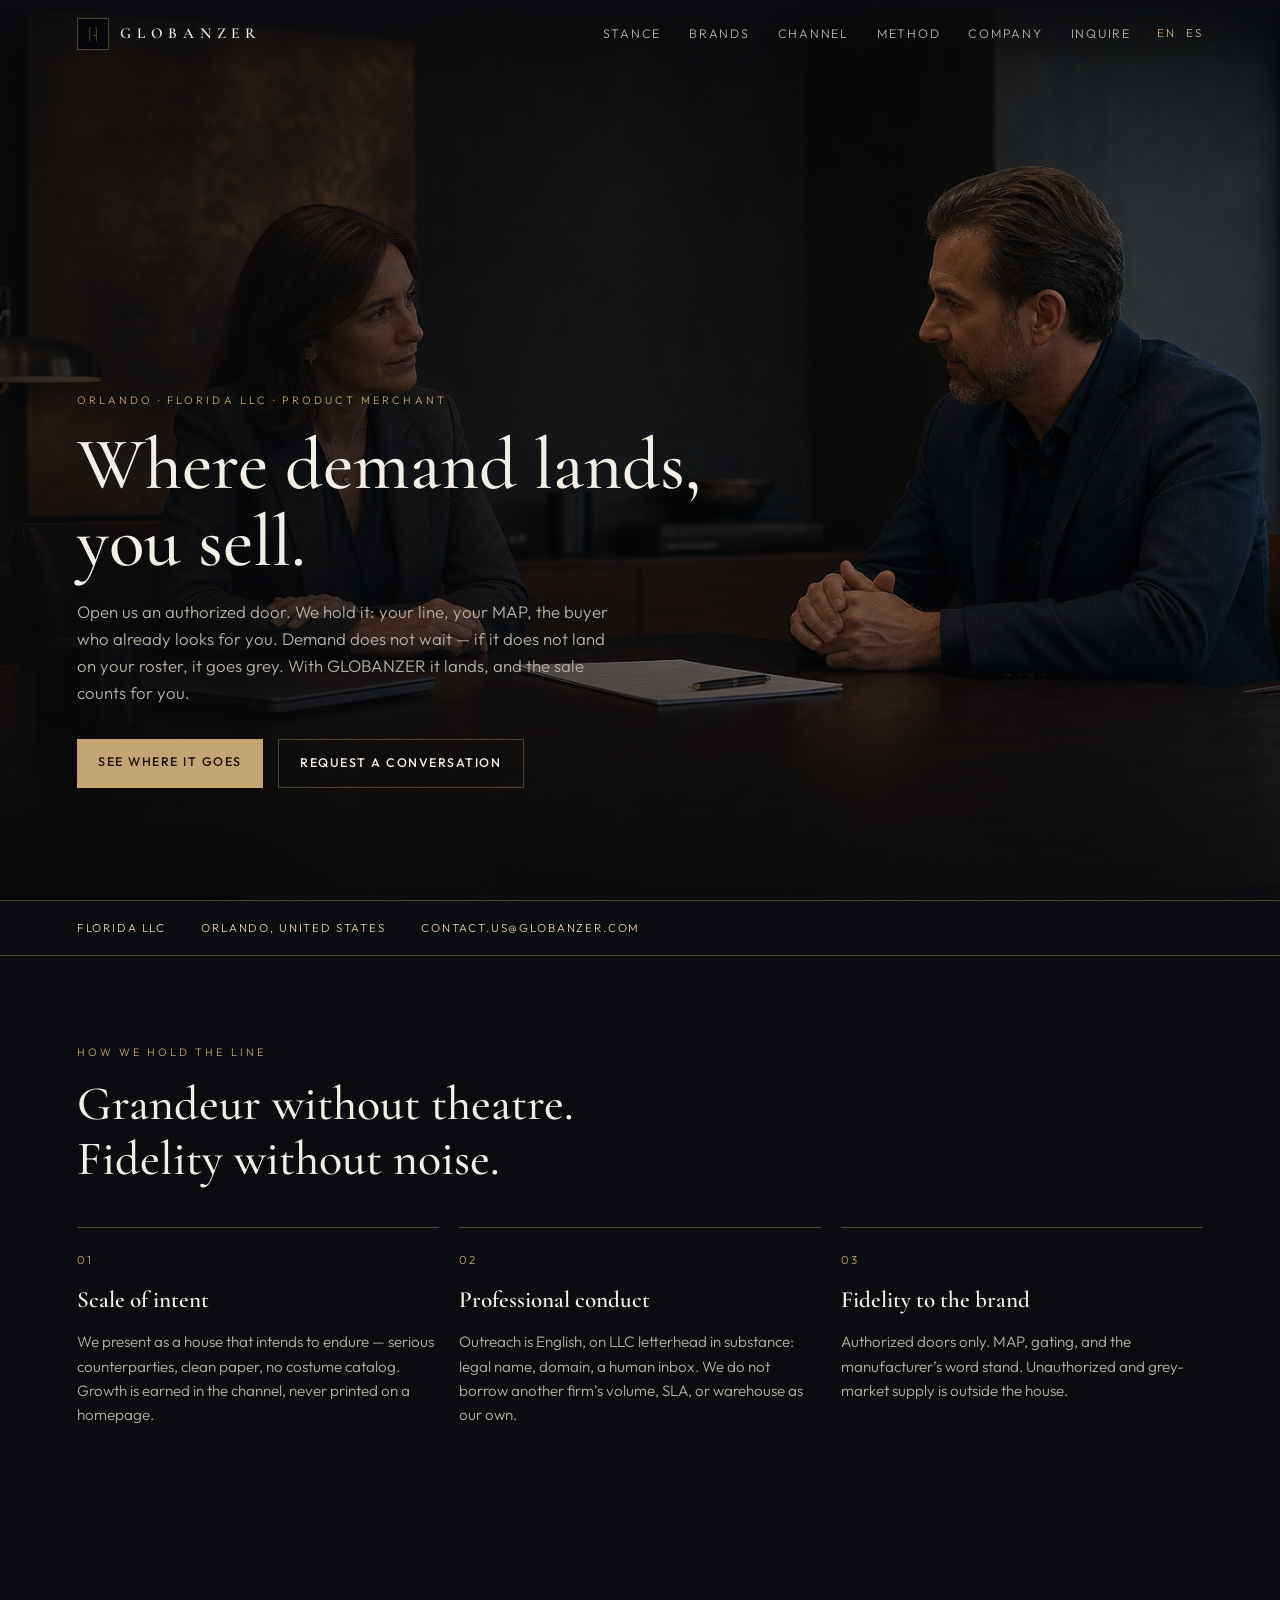
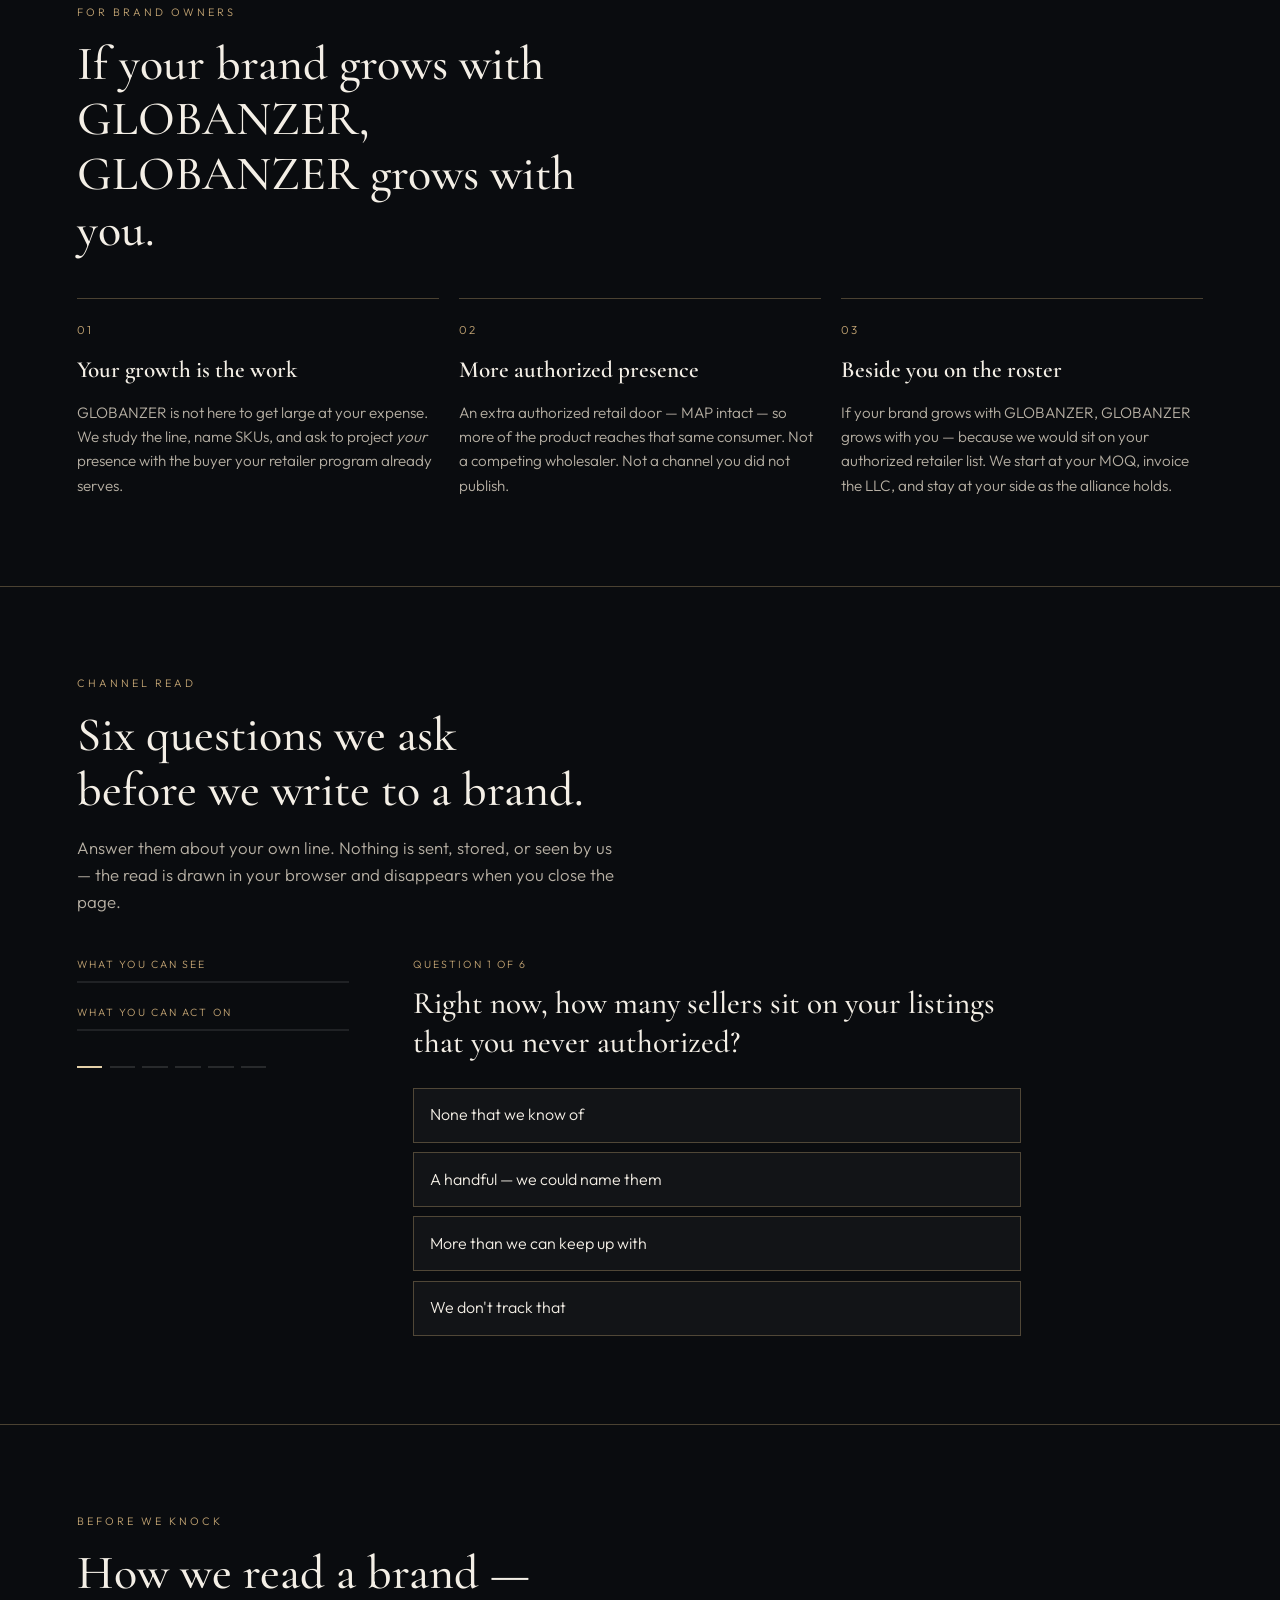
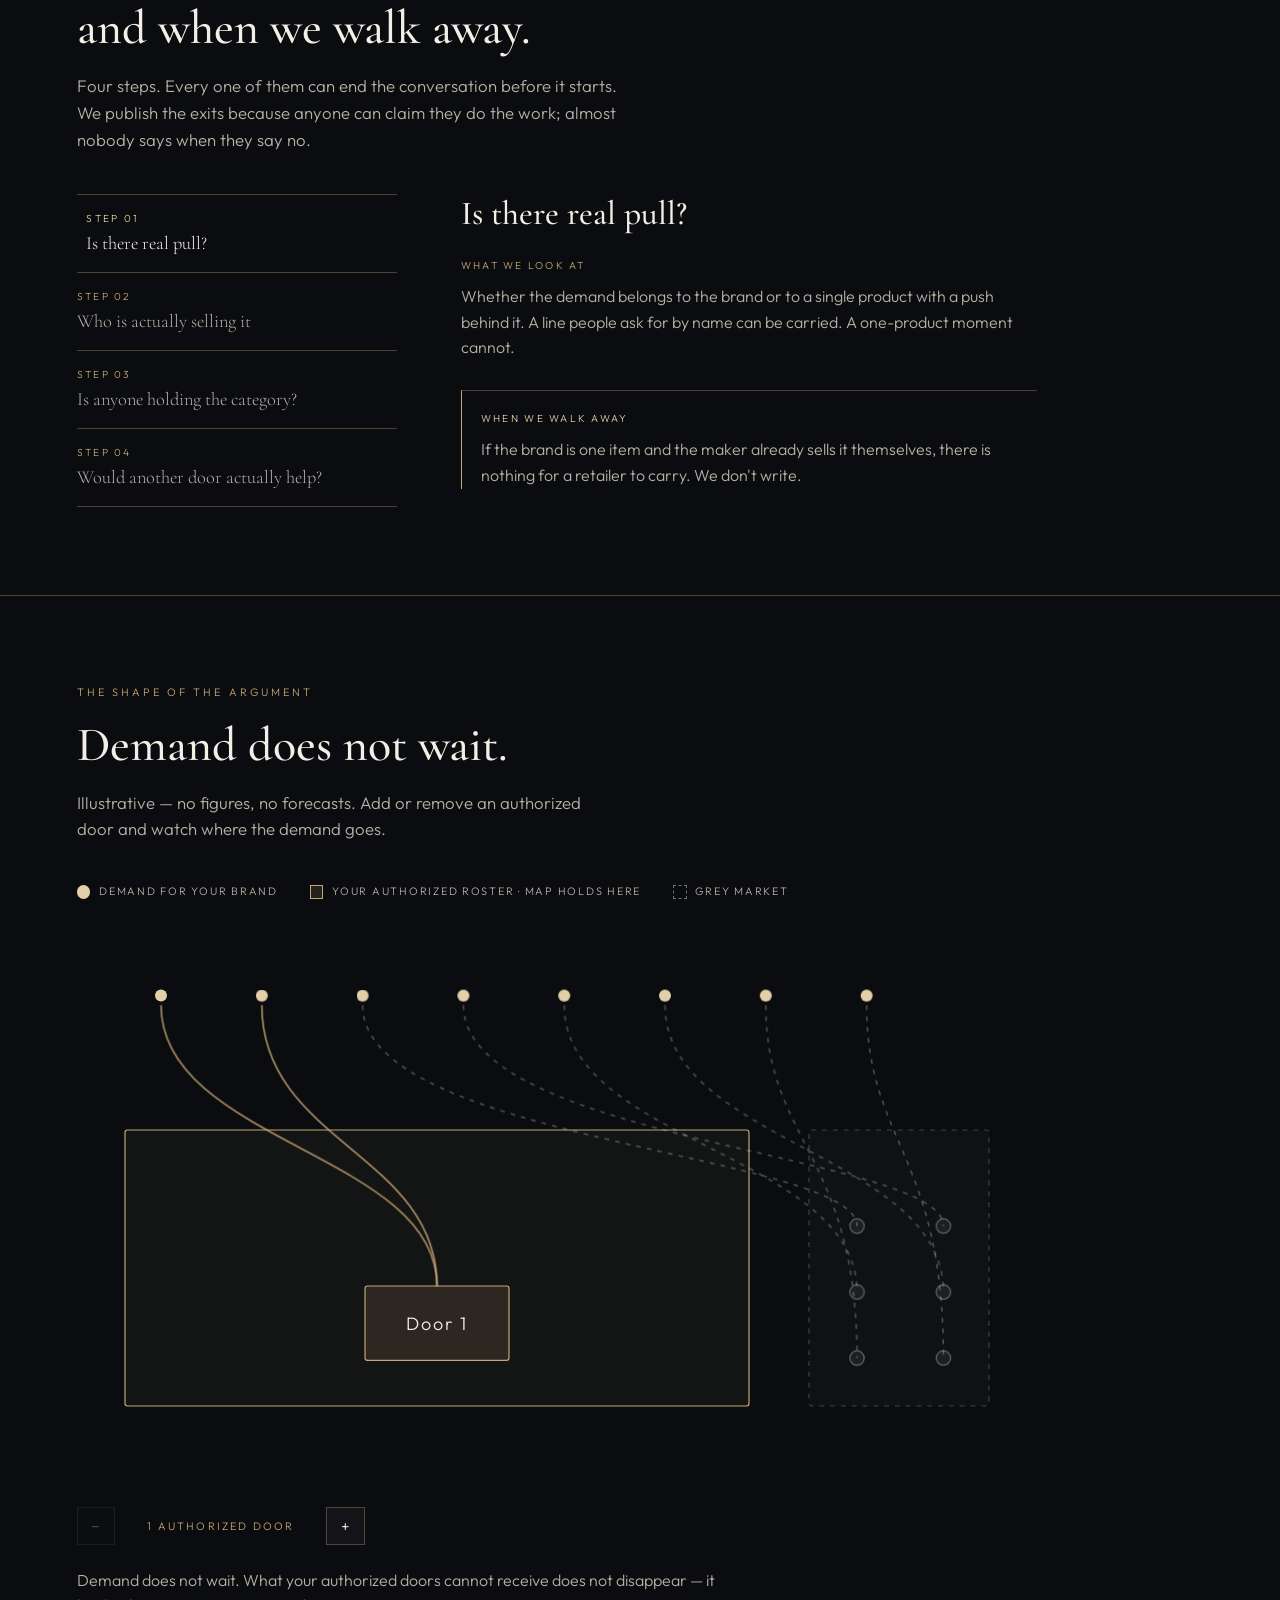
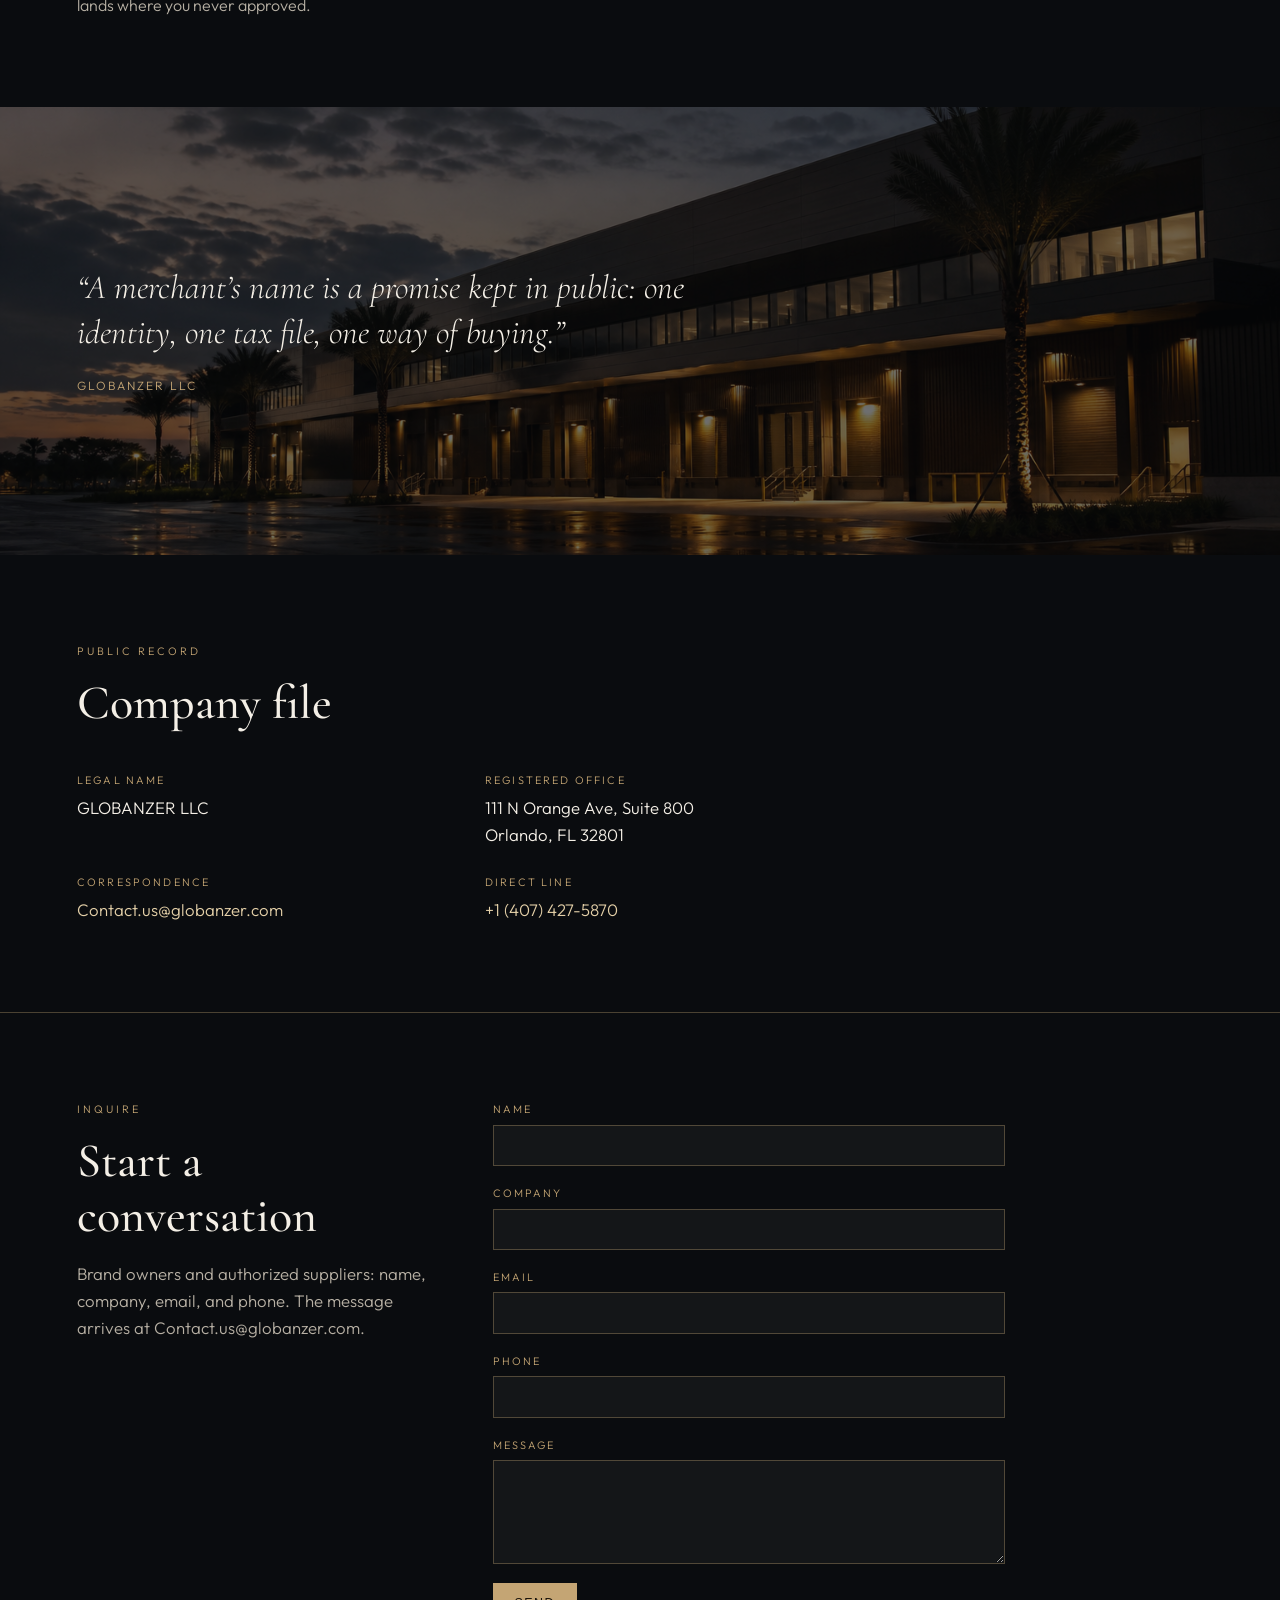
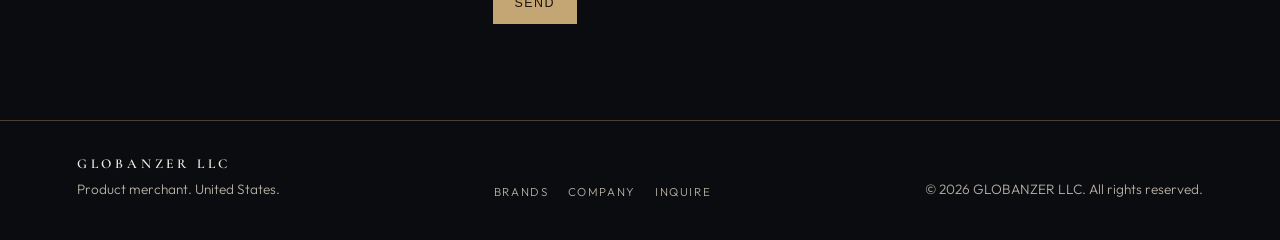
==== index.html @ 40801a16 "Replace warehouse hero with a meeting still. The first screen should read as an ally closing a deal," ====
<!DOCTYPE html>
<html lang="en">
<head>
  <meta charset="utf-8" />
  <meta name="viewport" content="width=device-width, initial-scale=1" />
  <title>GLOBANZER LLC — Where demand lands, you sell</title>
  <meta name="description" content="Where demand lands, you sell. GLOBANZER is an authorized door — MAP intact — so that demand counts for you. Orlando." />
  <link rel="canonical" href="https://globanzer.com/" />
  <meta property="og:title" content="GLOBANZER LLC — Where demand lands, you sell" />
  <meta property="og:description" content="Demand that cannot land authorized goes grey. GLOBANZER is that door. MAP intact. Orlando." />
  <meta property="og:url" content="https://globanzer.com/" />
  <meta property="og:image" content="https://globanzer.com/assets/globanzer-hero-alianza-16x9.png" />
  <meta property="og:type" content="website" />
  <meta name="theme-color" content="#0a0c0f" />
  <link rel="preconnect" href="https://fonts.googleapis.com" />
  <link rel="preconnect" href="https://fonts.gstatic.com" crossorigin />
  <link href="https://fonts.googleapis.com/css2?family=Cormorant+Garamond:ital,wght@0,500;0,600;1,500&family=Outfit:wght@300;400;500;600&display=swap" rel="stylesheet" />
  <link rel="alternate" hreflang="en" href="/" />
  <link rel="alternate" hreflang="es" href="/es/" />
  <link rel="icon" href="assets/logo-mark.png" type="image/png" />
  <link rel="stylesheet" href="styles.css" />
  <script type="application/ld+json">
  {"@context":"https://schema.org","@type":"Organization","name":"GLOBANZER LLC","url":"https://globanzer.com","email":"Contact.us@globanzer.com","telephone":"+1-407-427-5870","address":{"@type":"PostalAddress","streetAddress":"111 N Orange Ave, Suite 800","addressLocality":"Orlando","addressRegion":"FL","postalCode":"32801","addressCountry":"US"}}
  </script>
</head>
<body>
  <a class="skip" href="#partners">Skip to brands</a>
  <header class="nav">
    <a class="brand" href="#top">
      <img src="assets/logo-mark.png" alt="GLOBANZER portal mark" width="36" height="36" />
      <span>GLOBANZER</span>
    </a>
    <div class="nav-right">
      <nav class="nav-links">
        <a href="#stance">Stance</a>
        <a href="#partners">Brands</a>
        <a href="#channel">Channel</a>
        <a href="#method">Method</a>
        <a href="#file">Company</a>
        <a href="#inquire">Inquire</a>
      </nav>
      <nav class="langs" aria-label="Language">
        <a href="/" aria-current="page">EN</a>
        <a href="/es/">ES</a>
      </nav>
    </div>
  </header>

  <section class="hero" id="top">
    <div class="hero-veil"></div>
    <div class="hero-inner">
      <p class="eyebrow">Orlando · Florida LLC · Product merchant</p>
      <h1>Where demand lands,<br />you sell.</h1>
      <p class="lede">
        Open us an authorized door. We hold it: your line, your MAP, the buyer who already looks for you.
        Demand does not wait — if it does not land on your roster, it goes grey. With GLOBANZER it lands, and the sale counts for you.
      </p>
      <div class="hero-actions">
        <a class="btn" href="#doors">See where it goes</a>
        <a class="btn-ghost" href="#inquire">Request a conversation</a>
      </div>
    </div>
  </section>

  <section class="ribbon">
    <span>Florida LLC</span>
    <span>Orlando, United States</span>
    <span>Contact.us@globanzer.com</span>
  </section>

  <section class="stance" id="stance">
    <header class="section-head">
      <p class="eyebrow">How we hold the line</p>
      <h2>Grandeur without theatre.<br />Fidelity without noise.</h2>
    </header>
    <div class="pillars">
      <article>
        <p class="num">01</p>
        <h3>Scale of intent</h3>
        <p>We present as a house that intends to endure — serious counterparties, clean paper, no costume catalog. Growth is earned in the channel, never printed on a homepage.</p>
      </article>
      <article>
        <p class="num">02</p>
        <h3>Professional conduct</h3>
        <p>Outreach is English, on LLC letterhead in substance: legal name, domain, a human inbox. We do not borrow another firm’s volume, SLA, or warehouse as our own.</p>
      </article>
      <article>
        <p class="num">03</p>
        <h3>Fidelity to the brand</h3>
        <p>Authorized doors only. MAP, gating, and the manufacturer’s word stand. Unauthorized and grey-market supply is outside the house.</p>
      </article>
    </div>
  </section>

  <section class="stance" id="partners">
    <header class="section-head">
      <p class="eyebrow">For brand owners</p>
      <h2>If your brand grows with GLOBANZER,<br />GLOBANZER grows with you.</h2>
    </header>
    <div class="pillars">
      <article>
        <p class="num">01</p>
        <h3>Your growth is the work</h3>
        <p>GLOBANZER is not here to get large at your expense. We study the line, name SKUs, and ask to project <em>your</em> presence with the buyer your retailer program already serves.</p>
      </article>
      <article>
        <p class="num">02</p>
        <h3>More authorized presence</h3>
        <p>An extra authorized retail door — MAP intact — so more of the product reaches that same consumer. Not a competing wholesaler. Not a channel you did not publish.</p>
      </article>
      <article>
        <p class="num">03</p>
        <h3>Beside you on the roster</h3>
        <p>If your brand grows with GLOBANZER, GLOBANZER grows with you — because we would sit on your authorized retailer list. We start at your MOQ, invoice the LLC, and stay at your side as the alliance holds.</p>
      </article>
    </div>
  </section>

  <section class="diag" id="channel">
    <header class="section-head">
      <p class="eyebrow">Channel read</p>
      <h2>Six questions we ask<br />before we write to a brand.</h2>
      <p class="lede">Answer them about your own line. Nothing is sent, stored, or seen by us — the read is drawn in your browser and disappears when you close the page.</p>
    </header>
    <div class="diag-shell" data-diag aria-live="polite"></div>
  </section>

  <section class="steps" id="method">
    <header class="section-head">
      <p class="eyebrow">Before we knock</p>
      <h2>How we read a brand —<br />and when we walk away.</h2>
      <p class="lede">Four steps. Every one of them can end the conversation before it starts. We publish the exits because anyone can claim they do the work; almost nobody says when they say no.</p>
    </header>
    <div class="steps-shell" data-steps></div>
  </section>

  <section class="doors" id="doors">
    <header class="section-head">
      <p class="eyebrow">The shape of the argument</p>
      <h2>Demand does not wait.</h2>
      <p class="lede">Illustrative — no figures, no forecasts. Add or remove an authorized door and watch where the demand goes.</p>
    </header>
    <div class="doors-shell" data-doors></div>
  </section>

  <section class="campus">
    <div class="campus-veil"></div>
    <blockquote>
      <p>“A merchant’s name is a promise kept in public: one identity, one tax file, one way of buying.”</p>
      <cite>GLOBANZER LLC</cite>
    </blockquote>
  </section>

  <section class="file" id="file">
    <header class="section-head">
      <p class="eyebrow">Public record</p>
      <h2>Company file</h2>
    </header>
    <dl>
      <div><dt>Legal name</dt><dd>GLOBANZER LLC</dd></div>
      <div><dt>Registered office</dt><dd>111 N Orange Ave, Suite 800<br />Orlando, FL 32801</dd></div>
      <div><dt>Correspondence</dt><dd><a href="mailto:Contact.us@globanzer.com">Contact.us@globanzer.com</a></dd></div>
      <div><dt>Direct line</dt><dd><a href="tel:+14074275870">+1 (407) 427-5870</a></dd></div>
    </dl>
  </section>

  <section class="inquire" id="inquire">
    <div class="inquire-grid">
      <header class="section-head">
        <p class="eyebrow">Inquire</p>
        <h2>Start a conversation</h2>
        <p class="lede">Brand owners and authorized suppliers: name, company, email, and phone. The message arrives at Contact.us@globanzer.com.</p>
      </header>
      <form id="inquire-form" data-sending="Sending…" data-ok="Received. We will reply from Contact.us@globanzer.com." data-err="Could not send. Email Contact.us@globanzer.com directly.">
        <label>Name <input type="text" name="name" required autocomplete="name" /></label>
        <label>Company <input type="text" name="company" autocomplete="organization" /></label>
        <label>Email <input type="email" name="email" required autocomplete="email" /></label>
        <label>Phone <input type="tel" name="phone" autocomplete="tel" /></label>
        <label>Message <textarea name="message" rows="4"></textarea></label>
        <input class="hp" type="text" name="_gotcha" tabindex="-1" autocomplete="off" />
        <button class="btn" type="submit">Send</button>
        <p id="inquire-status" hidden></p>
      </form>
    </div>
  </section>

  <footer>
    <div>
      <strong>GLOBANZER LLC</strong>
      <p>Product merchant. United States.</p>
    </div>
    <nav class="foot-links" aria-label="Footer">
      <a href="#partners">Brands</a>
      <a href="#file">Company</a>
      <a href="#inquire">Inquire</a>
    </nav>
    <p class="copy">© 2026 GLOBANZER LLC. All rights reserved.</p>
  </footer>
  <script src="assets/inquire.js"></script>
  <script src="assets/channel.js"></script>
  <script src="assets/method.js"></script>
</body>
</html>
---- styles.css ----
:root {
  --ink: #0a0c0f;
  --panel: rgba(12, 14, 18, 0.72);
  --text: #f4efe6;
  --muted: #b7b0a4;
  --gold: #c4a574;
  --gold-2: #e4d0a8;
  --hair: rgba(196, 165, 116, 0.35);
}
* { box-sizing: border-box; }
html { scroll-behavior: smooth; }
html, body { margin: 0; padding: 0; }
body {
  font-family: Outfit, system-ui, sans-serif;
  font-weight: 300;
  background: var(--ink);
  color: var(--text);
  line-height: 1.6;
}
a { color: var(--gold-2); text-decoration: none; }
.nav {
  position: fixed;
  inset: 0 0 auto;
  z-index: 20;
  display: flex;
  justify-content: space-between;
  align-items: center;
  padding: 1.1rem 6vw;
  background: linear-gradient(to bottom, rgba(10, 12, 15, 0.88), transparent);
}
.brand {
  display: flex;
  align-items: center;
  gap: 0.7rem;
  font-family: "Cormorant Garamond", serif;
  letter-spacing: 0.38em;
  font-size: 0.95rem;
  font-weight: 600;
  color: var(--text);
}
.brand img {
  width: 2rem;
  height: 2rem;
  object-fit: cover;
  border: 1px solid var(--hair);
}
.nav-links { display: flex; gap: 1.75rem; font-size: 0.78rem; letter-spacing: 0.14em; text-transform: uppercase; }
.nav-right { display: flex; align-items: center; gap: 1.6rem; }
.langs { display: flex; gap: 0.65rem; font-size: 0.72rem; letter-spacing: 0.18em; }
.langs a { color: var(--muted); }
.langs a[aria-current="page"] { color: var(--gold); }
.nav-links a { color: var(--muted); }
.nav-links a:hover { color: var(--text); }

.skip {
  position: absolute;
  left: -999px;
  top: 0.8rem;
  z-index: 40;
  padding: 0.5rem 0.8rem;
  background: var(--gold);
  color: #1a140c;
  font-size: 0.75rem;
  letter-spacing: 0.08em;
  text-transform: uppercase;
}
.skip:focus { left: 1rem; }
.btn:focus-visible, .btn-ghost:focus-visible, .nav-links a:focus-visible, .langs a:focus-visible {
  outline: 2px solid var(--gold);
  outline-offset: 3px;
}

.hero {
  min-height: 100vh;
  display: flex;
  align-items: flex-end;
  padding: 0 6vw 7rem;
  background:
    url("assets/globanzer-hero-alianza-16x9.png") center 28% / cover no-repeat;
  position: relative;
  overflow: hidden;
}
.hero-video {
  position: absolute;
  inset: 0;
  width: 100%;
  height: 100%;
  object-fit: cover;
  object-position: center 42%;
  z-index: 0;
}
.hero-veil {
  position: absolute;
  inset: 0;
  z-index: 1;
  background:
    linear-gradient(90deg, rgba(8, 9, 11, 0.88) 0%, rgba(8, 9, 11, 0.45) 48%, rgba(8, 9, 11, 0.2) 100%),
    linear-gradient(to top, rgba(8, 9, 11, 0.75) 0%, transparent 42%);
}
.hero-inner { position: relative; z-index: 1; max-width: 40rem; }
.eyebrow {
  font-size: 0.68rem;
  letter-spacing: 0.28em;
  text-transform: uppercase;
  color: var(--gold);
  margin: 0 0 1rem;
}
h1 {
  font-family: "Cormorant Garamond", serif;
  font-weight: 500;
  font-size: clamp(2.6rem, 6vw, 4.6rem);
  line-height: 1.05;
  margin: 0 0 1.2rem;
}
.lede { color: var(--muted); font-size: 1.05rem; max-width: 34rem; }
.hero-actions { display: flex; flex-wrap: wrap; gap: 0.9rem; margin-top: 2rem; }
.btn, .btn-ghost {
  display: inline-block;
  padding: 0.85rem 1.35rem;
  font-size: 0.78rem;
  letter-spacing: 0.12em;
  text-transform: uppercase;
  font-weight: 500;
}
.btn { background: var(--gold); color: #1a140c; }
.btn-ghost { border: 1px solid var(--hair); color: var(--text); }

.ribbon {
  display: flex;
  flex-wrap: wrap;
  gap: 0.6rem 2.2rem;
  padding: 1.1rem 6vw;
  border-top: 1px solid var(--hair);
  border-bottom: 1px solid var(--hair);
  font-size: 0.72rem;
  letter-spacing: 0.16em;
  text-transform: uppercase;
  color: var(--gold-2);
}

.stance, .file { padding: 5.5rem 6vw; }
.section-head { max-width: 36rem; margin-bottom: 2.5rem; }
.section-head h2 {
  font-family: "Cormorant Garamond", serif;
  font-weight: 500;
  font-size: clamp(2rem, 4vw, 3rem);
  line-height: 1.15;
  margin: 0.3rem 0 0;
}
.pillars {
  display: grid;
  grid-template-columns: repeat(3, 1fr);
  gap: 1.2rem;
}
.pillars article {
  border-top: 1px solid var(--hair);
  padding: 1.4rem 0 0;
}
.num { color: var(--gold); letter-spacing: 0.2em; font-size: 0.72rem; margin: 0 0 0.8rem; }
h3 {
  font-family: "Cormorant Garamond", serif;
  font-weight: 600;
  font-size: 1.45rem;
  margin: 0 0 0.7rem;
}
.pillars p:last-child { color: var(--muted); margin: 0; font-size: 0.95rem; }

.diag {
  padding: 5.5rem 6vw;
  border-top: 1px solid var(--hair);
}
.diag-shell {
  display: grid;
  grid-template-columns: minmax(13rem, 17rem) minmax(20rem, 38rem);
  gap: 2.5rem 4rem;
  align-items: start;
  max-width: 64rem;
}
.diag-meter + .diag-meter { margin-top: 1.3rem; }
.diag-meter-label {
  margin: 0 0 0.5rem;
  font-size: 0.66rem;
  letter-spacing: 0.2em;
  text-transform: uppercase;
  color: var(--gold);
}
.diag-meter-rail {
  height: 2px;
  background: rgba(255, 255, 255, 0.09);
  overflow: hidden;
}
.diag-meter-fill {
  display: block;
  height: 100%;
  width: 0;
  background: linear-gradient(90deg, var(--gold), var(--gold-2));
  transition: width 420ms ease;
}
.diag-rail { display: flex; gap: 0.45rem; margin-top: 2.2rem; }
.diag-tick {
  width: 1.6rem;
  height: 2px;
  background: rgba(255, 255, 255, 0.12);
  transition: background 260ms ease;
}
.diag-tick.is-done { background: var(--gold); }
.diag-tick.is-here { background: var(--gold-2); }
.diag-step {
  margin: 0 0 0.7rem;
  font-size: 0.66rem;
  letter-spacing: 0.2em;
  text-transform: uppercase;
  color: var(--gold);
}
.diag-step-2 { margin-top: 1.8rem; }
.diag-q {
  font-family: "Cormorant Garamond", serif;
  font-weight: 500;
  font-size: clamp(1.4rem, 2.6vw, 1.95rem);
  line-height: 1.25;
  margin: 0 0 1.6rem;
  outline: none;
}
.diag-q:focus-visible { outline: 2px solid var(--gold); outline-offset: 6px; }
.diag-options { display: flex; flex-direction: column; gap: 0.6rem; }
.diag-option {
  font: inherit;
  text-align: left;
  color: var(--text);
  background: rgba(255, 255, 255, 0.03);
  border: 1px solid var(--hair);
  padding: 0.85rem 1rem;
  cursor: pointer;
  transition: background 180ms ease, border-color 180ms ease, transform 180ms ease;
}
.diag-option:hover {
  background: rgba(196, 165, 116, 0.1);
  border-color: var(--gold);
  transform: translateX(3px);
}
.diag-option:focus-visible { outline: 2px solid var(--gold); outline-offset: 3px; }
.diag-option.is-picked { border-color: var(--gold); background: rgba(196, 165, 116, 0.14); }
.diag-back {
  font: inherit;
  margin-top: 1.5rem;
  padding: 0;
  background: none;
  border: 0;
  cursor: pointer;
  color: var(--muted);
  font-size: 0.72rem;
  letter-spacing: 0.16em;
  text-transform: uppercase;
}
.diag-back:hover { color: var(--gold-2); }
.diag-back:focus-visible { outline: 2px solid var(--gold); outline-offset: 4px; }
.diag-body { color: var(--muted); margin: 0; font-size: 1rem; }
.diag-closing {
  margin: 2rem 0 0;
  padding-top: 1.3rem;
  border-top: 1px solid var(--hair);
  color: var(--muted);
  font-size: 0.9rem;
}
.diag-mail { margin: 0.5rem 0 0; font-size: 0.9rem; }
.diag-read { animation: diag-in 420ms ease both; }
@keyframes diag-in {
  from { opacity: 0; transform: translateY(10px); }
  to { opacity: 1; transform: none; }
}

.steps, .doors {
  padding: 5.5rem 6vw;
  border-top: 1px solid var(--hair);
}
.steps-shell {
  display: grid;
  grid-template-columns: minmax(14rem, 20rem) minmax(20rem, 36rem);
  gap: 2.5rem 4rem;
  align-items: start;
  max-width: 64rem;
}
.steps-rail { display: flex; flex-direction: column; }
.step-pick {
  font: inherit;
  display: block;
  width: 100%;
  text-align: left;
  cursor: pointer;
  background: none;
  border: 0;
  border-top: 1px solid var(--hair);
  padding: 1rem 0.6rem 1rem 0;
  color: var(--muted);
  transition: color 180ms ease, padding-left 180ms ease;
}
.step-pick:last-child { border-bottom: 1px solid var(--hair); }
.step-pick:hover { color: var(--text); padding-left: 0.4rem; }
.step-pick:focus-visible { outline: 2px solid var(--gold); outline-offset: 2px; }
.step-pick.is-open { color: var(--text); padding-left: 0.6rem; }
.step-pick.is-open .step-n { color: var(--gold-2); }
.step-n {
  display: block;
  font-size: 0.64rem;
  letter-spacing: 0.22em;
  text-transform: uppercase;
  color: var(--gold);
  margin-bottom: 0.3rem;
}
.step-name {
  display: block;
  font-family: "Cormorant Garamond", serif;
  font-size: 1.15rem;
  line-height: 1.3;
}
.step-title {
  font-family: "Cormorant Garamond", serif;
  font-weight: 500;
  font-size: clamp(1.5rem, 2.8vw, 2.1rem);
  line-height: 1.2;
  margin: 0 0 1.5rem;
  outline: none;
}
.step-title:focus-visible { outline: 2px solid var(--gold); outline-offset: 6px; }
.step-label {
  margin: 0 0 0.6rem;
  font-size: 0.64rem;
  letter-spacing: 0.22em;
  text-transform: uppercase;
  color: var(--gold);
}
.step-body { margin: 0; color: var(--muted); font-size: 1rem; }
.step-exit {
  margin-top: 1.8rem;
  padding: 1.3rem 0 0 1.2rem;
  border-top: 1px solid var(--hair);
  border-left: 1px solid var(--gold);
}
.step-label-exit { color: var(--gold-2); }
.steps-panel { animation: diag-in 340ms ease both; }

.doors-shell { max-width: 60rem; }
.doors-stage { width: 100%; }
.doors-svg { width: 100%; height: auto; display: block; }
.doors-wall { fill: rgba(196, 165, 116, 0.05); stroke: var(--gold); stroke-width: 1; }
.doors-grey {
  fill: rgba(255, 255, 255, 0.02);
  stroke: rgba(255, 255, 255, 0.22);
  stroke-width: 1;
  stroke-dasharray: 4 5;
}
.doors-legend {
  display: flex;
  flex-wrap: wrap;
  gap: 0.5rem 2rem;
  margin-bottom: 1.6rem;
}
.doors-key {
  display: flex;
  align-items: center;
  gap: 0.55rem;
  margin: 0;
  font-size: 0.68rem;
  letter-spacing: 0.16em;
  text-transform: uppercase;
  color: var(--muted);
}
.doors-swatch { width: 0.85rem; height: 0.85rem; flex: none; }
.key-demand { border-radius: 50%; background: var(--gold-2); }
.key-wall { background: rgba(196, 165, 116, 0.14); border: 1px solid var(--gold); }
.key-grey { background: none; border: 1px dashed rgba(255, 255, 255, 0.4); }
.doors-door { fill: rgba(196, 165, 116, 0.14); stroke: var(--gold); stroke-width: 1; }
.doors-dt {
  fill: var(--text);
  font-family: Outfit, system-ui, sans-serif;
  font-size: 15px;
  letter-spacing: 1.6px;
}
.doors-mark { fill: var(--gold-2); }
.doors-landed {
  fill: rgba(255, 255, 255, 0.06);
  stroke: rgba(255, 255, 255, 0.34);
  stroke-width: 1;
}
.doors-flow {
  fill: none;
  stroke: var(--gold);
  stroke-width: 1.4;
  opacity: 0.85;
  animation: doors-in 420ms ease both;
}
.doors-flow-grey {
  stroke: rgba(255, 255, 255, 0.3);
  stroke-dasharray: 4 5;
  opacity: 1;
}
@keyframes doors-in {
  from { opacity: 0; }
  to { opacity: 0.85; }
}
.doors-controls { display: flex; align-items: center; gap: 1.1rem; margin-top: 1.8rem; }
.doors-btn {
  font: inherit;
  width: 2.4rem;
  height: 2.4rem;
  cursor: pointer;
  color: var(--text);
  background: rgba(255, 255, 255, 0.03);
  border: 1px solid var(--hair);
  line-height: 1;
}
.doors-btn:hover:not(:disabled) { background: rgba(196, 165, 116, 0.14); border-color: var(--gold); }
.doors-btn:focus-visible { outline: 2px solid var(--gold); outline-offset: 3px; }
.doors-btn:disabled { opacity: 0.3; cursor: default; }
.doors-readout {
  font-size: 0.68rem;
  letter-spacing: 0.2em;
  text-transform: uppercase;
  color: var(--gold);
  min-width: 11rem;
  text-align: center;
}
.doors-caption {
  margin: 1.4rem 0 0;
  max-width: 42rem;
  color: var(--muted);
  font-size: 1rem;
}

.campus {
  min-height: 28rem;
  display: flex;
  align-items: center;
  padding: 5rem 6vw;
  background: url("assets/campus-dusk.png") center / cover no-repeat;
  position: relative;
}
.campus-veil {
  position: absolute;
  inset: 0;
  background: rgba(8, 9, 11, 0.58);
}
.campus blockquote {
  position: relative;
  max-width: 38rem;
  margin: 0;
}
.campus p {
  font-family: "Cormorant Garamond", serif;
  font-style: italic;
  font-size: clamp(1.5rem, 3vw, 2.1rem);
  line-height: 1.35;
  margin: 0 0 1rem;
}
cite { color: var(--gold); font-style: normal; font-size: 0.75rem; letter-spacing: 0.16em; text-transform: uppercase; }

.file dl {
  display: grid;
  grid-template-columns: 1fr 1fr;
  gap: 1.6rem 3rem;
  margin: 0;
  max-width: 48rem;
}
.file dt {
  color: var(--gold);
  font-size: 0.68rem;
  letter-spacing: 0.2em;
  text-transform: uppercase;
  margin-bottom: 0.35rem;
}
.file dd { margin: 0; font-size: 1.05rem; }

.inquire {
  padding: 5.5rem 6vw 6rem;
  border-top: 1px solid var(--hair);
}
.inquire-grid {
  display: grid;
  grid-template-columns: minmax(16rem, 22rem) minmax(22rem, 32rem);
  gap: 2.5rem 4rem;
  align-items: start;
  max-width: 64rem;
}
.inquire form {
  display: flex;
  flex-direction: column;
  gap: 1.15rem;
  width: 100%;
  max-width: 32rem;
}
.inquire label {
  display: flex;
  flex-direction: column;
  align-items: stretch;
  gap: 0.4rem;
  width: 100%;
  font-size: 0.68rem;
  letter-spacing: 0.18em;
  text-transform: uppercase;
  color: var(--gold);
}
.inquire input, .inquire textarea {
  display: block;
  width: 100%;
  max-width: 100%;
  font: inherit;
  color: var(--text);
  background: rgba(255, 255, 255, 0.04);
  border: 1px solid var(--hair);
  padding: 0.7rem 0.8rem;
  letter-spacing: 0.02em;
  text-transform: none;
}
.inquire textarea { min-height: 6.5rem; resize: vertical; }
.inquire button { align-self: flex-start; cursor: pointer; border: 0; }
.inquire .hp { position: absolute; left: -9999px; width: 1px; height: 1px; overflow: hidden; }
#inquire-status { color: var(--gold-2); font-size: 0.9rem; margin: 0.4rem 0 0; }

footer {
  display: flex;
  justify-content: space-between;
  align-items: end;
  gap: 1rem;
  flex-wrap: wrap;
  padding: 2rem 6vw 2.4rem;
  border-top: 1px solid var(--hair);
  color: var(--muted);
  font-size: 0.85rem;
}
.foot-links { display: flex; gap: 1.2rem; font-size: 0.72rem; letter-spacing: 0.14em; text-transform: uppercase; }
.foot-links a { color: var(--muted); }
.foot-links a:hover { color: var(--text); }
footer strong {
  display: block;
  font-family: "Cormorant Garamond", serif;
  letter-spacing: 0.28em;
  color: var(--text);
  font-weight: 600;
  margin-bottom: 0.3rem;
}
footer p { margin: 0; }

@media (max-width: 860px) {
  .pillars, .file dl, .inquire-grid, .diag-shell, .steps-shell { grid-template-columns: 1fr; }
  .diag-tick { flex: 1; }
  .doors-readout { min-width: 0; flex: 1; }
  .doors-legend { flex-direction: column; gap: 0.55rem; }
  .doors-dt { font-size: 40px; letter-spacing: 0; }
  .nav { flex-wrap: wrap; gap: 0.55rem 1rem; }
  .nav-links {
    display: flex;
    flex-wrap: wrap;
    gap: 0.75rem 1.1rem;
    width: 100%;
    order: 3;
    font-size: 0.68rem;
  }
  .hero { min-height: 92vh; padding-bottom: 4.5rem; }
}
@media (prefers-reduced-motion: reduce) {
  html { scroll-behavior: auto; }
  .hero-video { display: none; }
  .diag-meter-fill, .diag-option, .diag-tick, .step-pick { transition: none; }
  .diag-read, .steps-panel, .doors-flow { animation: none; }
}
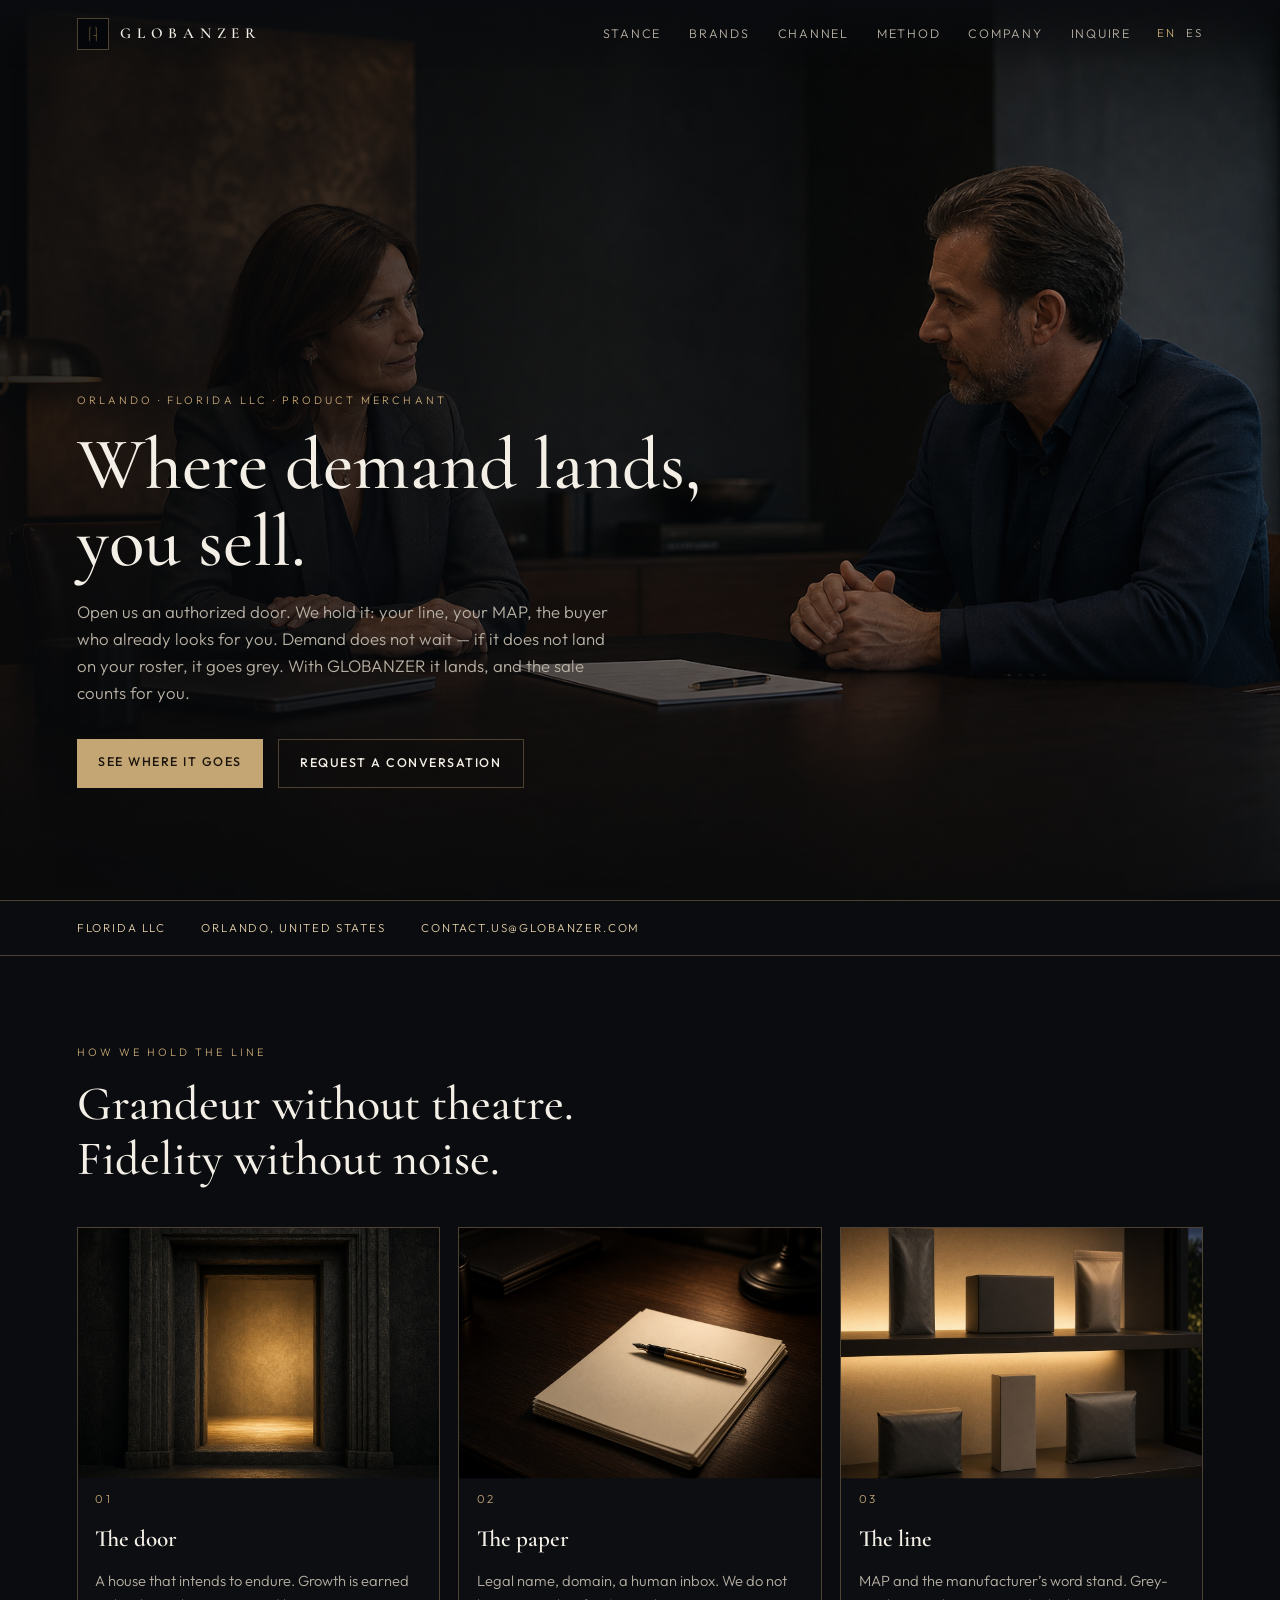
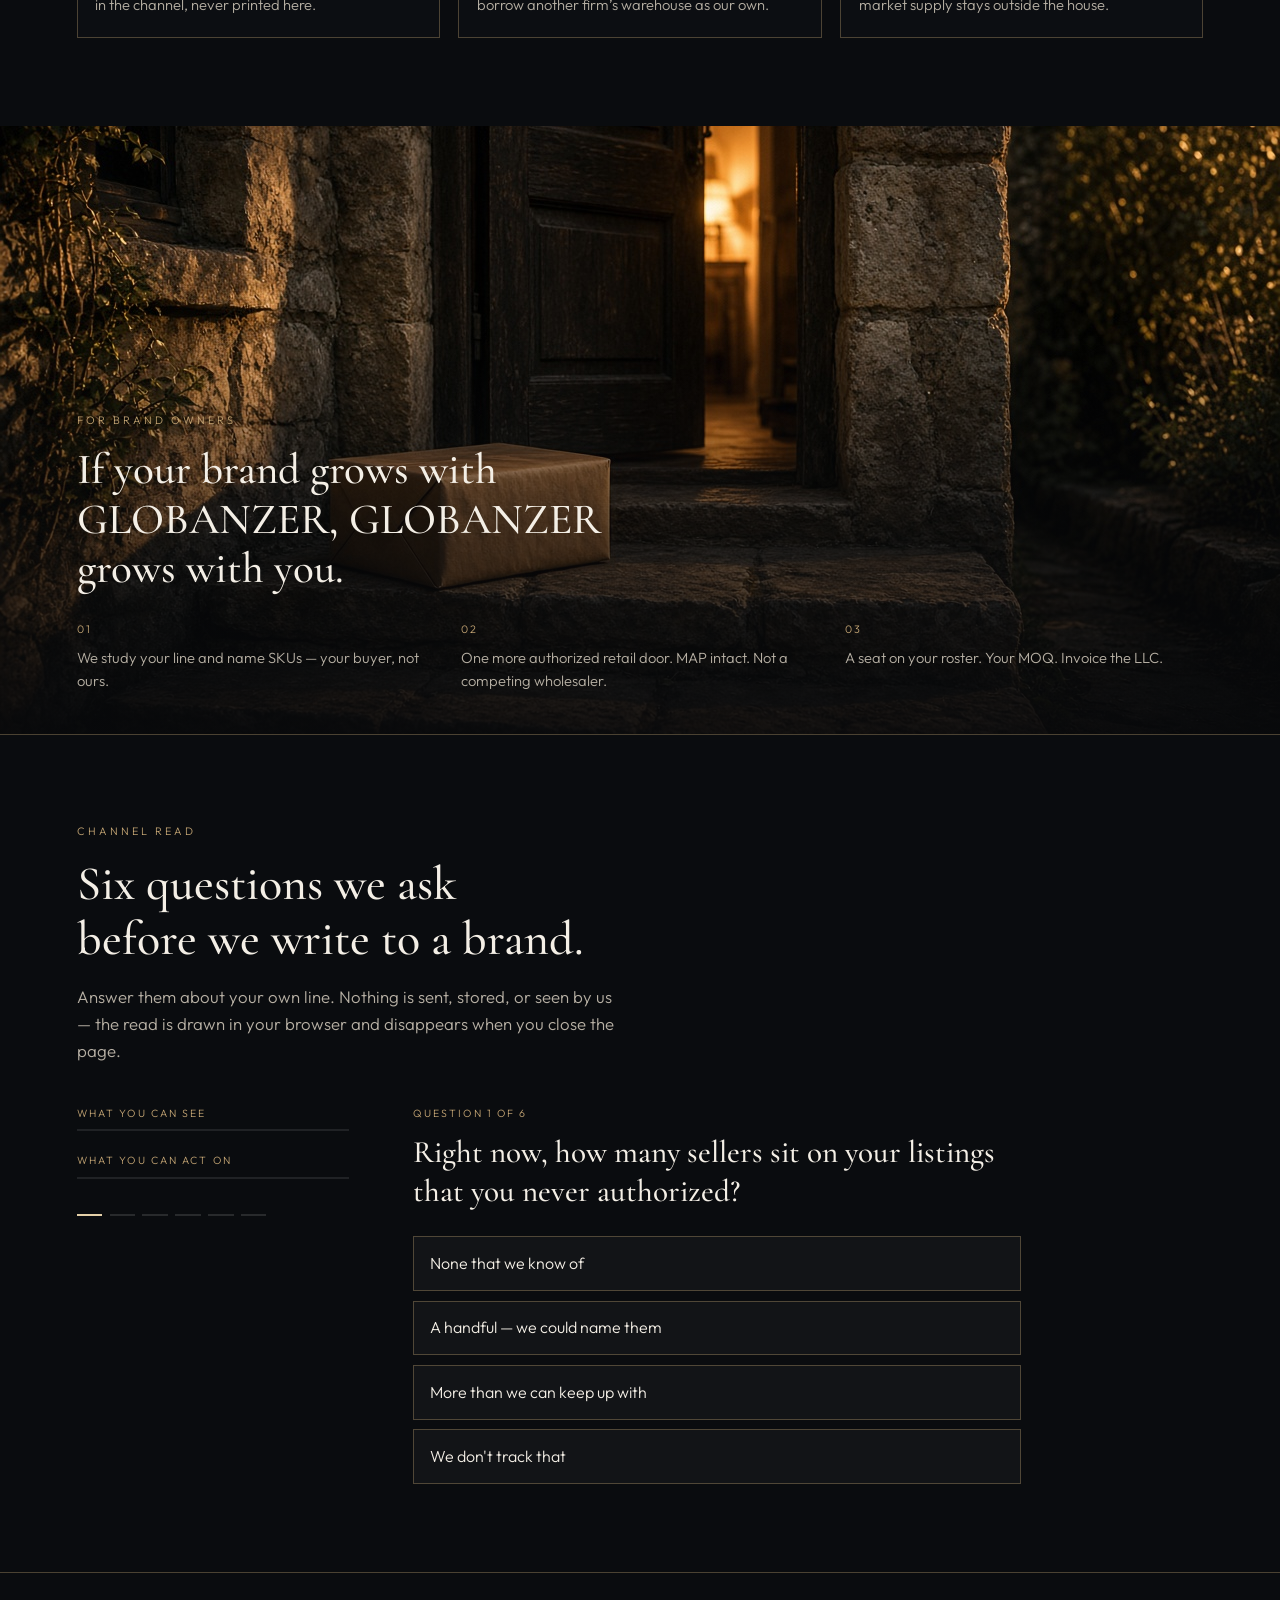
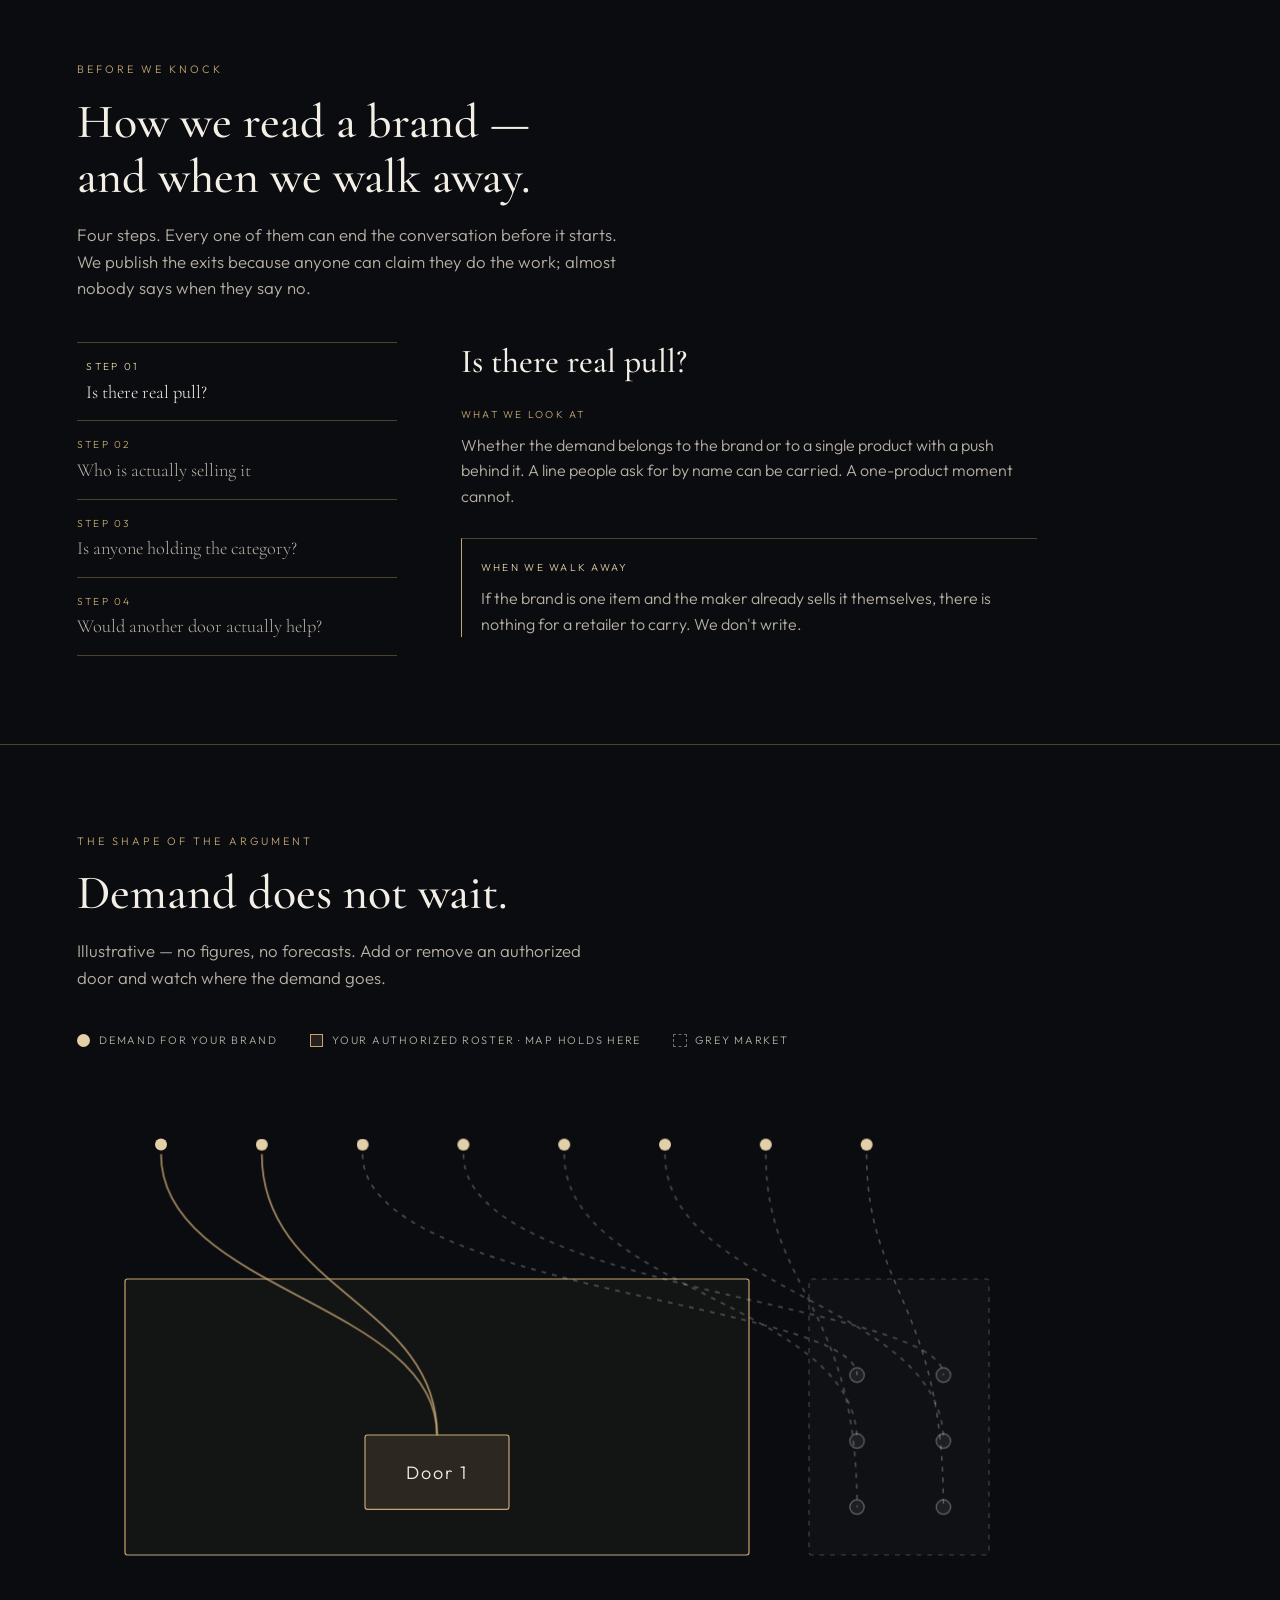
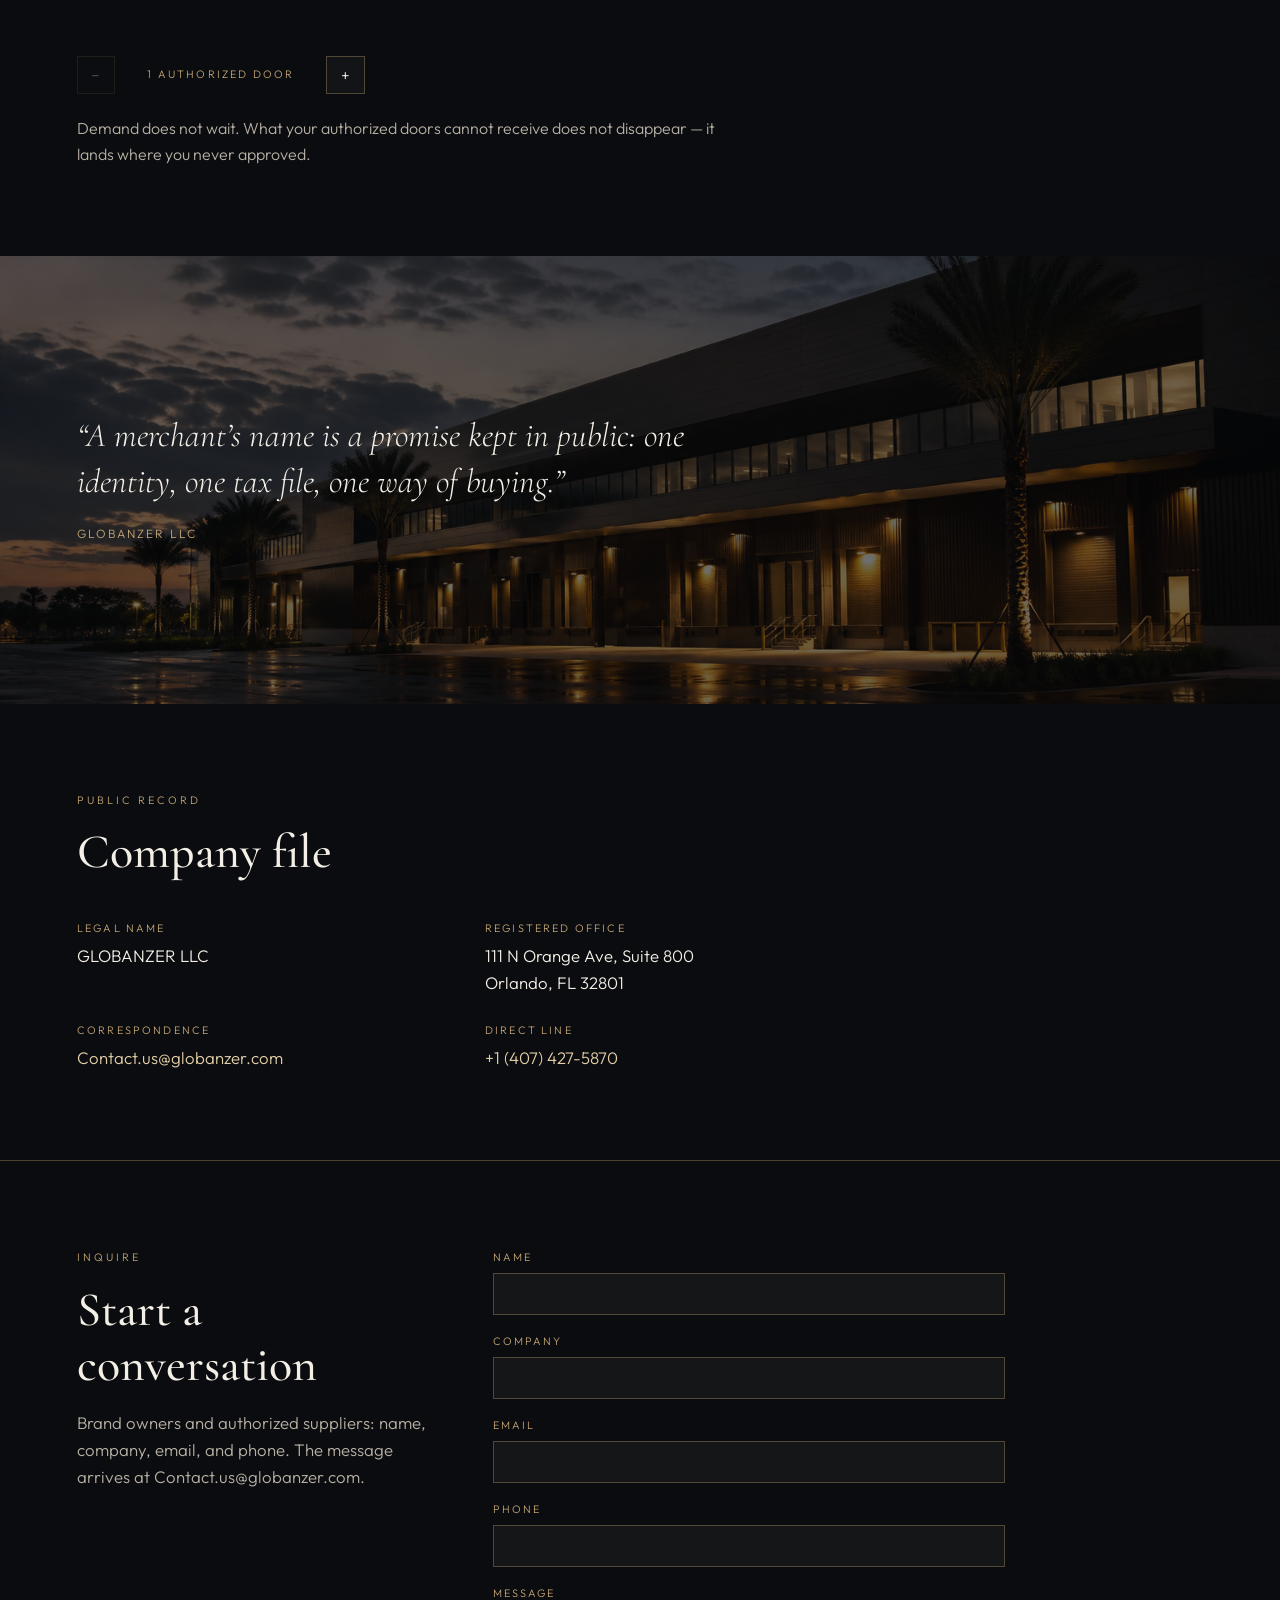
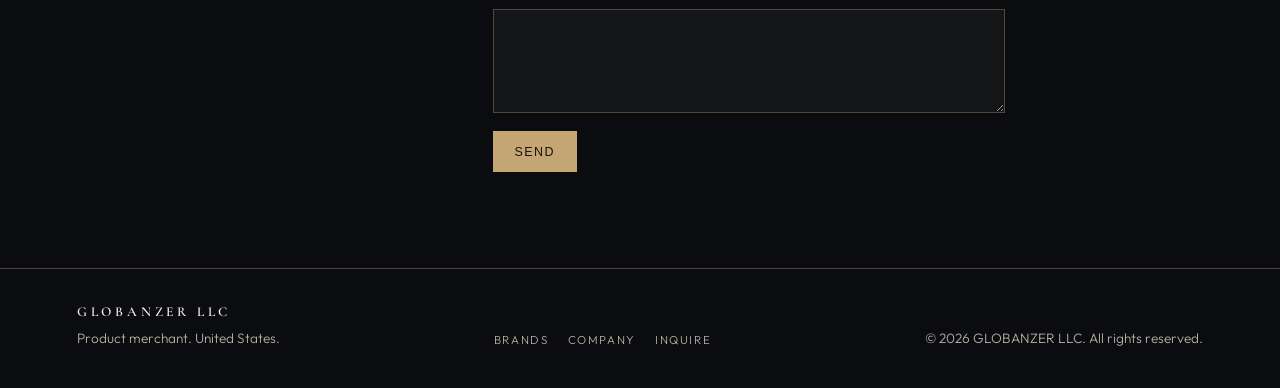
==== commit e8900bbe: "Replace manifesto columns with image frames and a demand bleed. Co-authored-by: Cursor <cursoragent@" ====
--- a/index.html
+++ b/index.html
@@ -73,47 +73,47 @@
       <p class="eyebrow">How we hold the line</p>
       <h2>Grandeur without theatre.<br />Fidelity without noise.</h2>
     </header>
-    <div class="pillars">
-      <article>
-        <p class="num">01</p>
-        <h3>Scale of intent</h3>
-        <p>We present as a house that intends to endure — serious counterparties, clean paper, no costume catalog. Growth is earned in the channel, never printed on a homepage.</p>
+    <div class="frames">
+      <article class="frame">
+        <img class="frame-shot" src="assets/globanzer-frame-door.png" alt="An authorized threshold — light through a dark portal" width="1200" height="900" />
+        <div class="frame-cap">
+          <p class="num">01</p>
+          <h3>The door</h3>
+          <p>A house that intends to endure. Growth is earned in the channel, never printed here.</p>
+        </div>
       </article>
-      <article>
-        <p class="num">02</p>
-        <h3>Professional conduct</h3>
-        <p>Outreach is English, on LLC letterhead in substance: legal name, domain, a human inbox. We do not borrow another firm’s volume, SLA, or warehouse as our own.</p>
+      <article class="frame">
+        <img class="frame-shot" src="assets/globanzer-frame-paper.png" alt="Clean paper on a quiet desk" width="1200" height="900" />
+        <div class="frame-cap">
+          <p class="num">02</p>
+          <h3>The paper</h3>
+          <p>Legal name, domain, a human inbox. We do not borrow another firm’s warehouse as our own.</p>
+        </div>
       </article>
-      <article>
-        <p class="num">03</p>
-        <h3>Fidelity to the brand</h3>
-        <p>Authorized doors only. MAP, gating, and the manufacturer’s word stand. Unauthorized and grey-market supply is outside the house.</p>
+      <article class="frame">
+        <img class="frame-shot" src="assets/globanzer-frame-line.png" alt="A priced line held in order" width="1200" height="900" />
+        <div class="frame-cap">
+          <p class="num">03</p>
+          <h3>The line</h3>
+          <p>MAP and the manufacturer’s word stand. Grey-market supply stays outside the house.</p>
+        </div>
       </article>
     </div>
   </section>
 
-  <section class="stance" id="partners">
-    <header class="section-head">
-      <p class="eyebrow">For brand owners</p>
-      <h2>If your brand grows with GLOBANZER,<br />GLOBANZER grows with you.</h2>
-    </header>
-    <div class="pillars">
-      <article>
-        <p class="num">01</p>
-        <h3>Your growth is the work</h3>
-        <p>GLOBANZER is not here to get large at your expense. We study the line, name SKUs, and ask to project <em>your</em> presence with the buyer your retailer program already serves.</p>
-      </article>
-      <article>
-        <p class="num">02</p>
-        <h3>More authorized presence</h3>
-        <p>An extra authorized retail door — MAP intact — so more of the product reaches that same consumer. Not a competing wholesaler. Not a channel you did not publish.</p>
-      </article>
-      <article>
-        <p class="num">03</p>
-        <h3>Beside you on the roster</h3>
-        <p>If your brand grows with GLOBANZER, GLOBANZER grows with you — because we would sit on your authorized retailer list. We start at your MOQ, invoice the LLC, and stay at your side as the alliance holds.</p>
-      </article>
-    </div>
+  <section class="chapter" id="partners">
+    <figure class="chapter-bleed">
+      <img src="assets/globanzer-chapter-demand.png" alt="Demand arriving at the buyer’s door" width="1920" height="1080" />
+      <figcaption>
+        <p class="eyebrow">For brand owners</p>
+        <h2>If your brand grows with GLOBANZER, GLOBANZER grows with you.</h2>
+        <ul class="chapter-lines">
+          <li><span>01</span> We study your line and name SKUs — your buyer, not ours.</li>
+          <li><span>02</span> One more authorized retail door. MAP intact. Not a competing wholesaler.</li>
+          <li><span>03</span> A seat on your roster. Your MOQ. Invoice the LLC.</li>
+        </ul>
+      </figcaption>
+    </figure>
   </section>
 
   <section class="diag" id="channel">
--- a/styles.css
+++ b/styles.css
@@ -164,6 +164,83 @@
   margin: 0 0 0.7rem;
 }
 .pillars p:last-child { color: var(--muted); margin: 0; font-size: 0.95rem; }
+
+.frames {
+  display: grid;
+  grid-template-columns: repeat(3, 1fr);
+  gap: 1.15rem;
+  align-items: stretch;
+}
+.frame {
+  border: 1px solid var(--hair);
+  background: #0c0e12;
+  overflow: hidden;
+  transition: transform 380ms cubic-bezier(0.22, 1, 0.36, 1), border-color 280ms ease;
+}
+.frame:hover {
+  transform: translateY(-10px) scale(1.035);
+  border-color: var(--gold);
+}
+.frame-shot {
+  display: block;
+  width: 100%;
+  height: 15.2rem;
+  object-fit: cover;
+  transform: scale(1.06);
+  transform-origin: center;
+  transition: transform 560ms cubic-bezier(0.22, 1, 0.36, 1);
+}
+.frame:hover .frame-shot { transform: scale(1.14); }
+.frame-cap { padding: 1.15rem 1.1rem 1.3rem; }
+.frame-cap p:last-child { color: var(--muted); margin: 0; font-size: 0.92rem; }
+
+.chapter { padding: 0; }
+.chapter-bleed {
+  position: relative;
+  margin: 0;
+}
+.chapter-bleed img {
+  display: block;
+  width: 100%;
+  height: min(78vh, 38rem);
+  object-fit: cover;
+  object-position: center 62%;
+}
+.chapter-bleed figcaption {
+  position: absolute;
+  inset: auto 0 0;
+  padding: 5.5rem 6vw 2.6rem;
+  background: linear-gradient(to top, rgba(8, 9, 11, 0.94) 0%, rgba(8, 9, 11, 0.55) 55%, transparent 100%);
+}
+.chapter-bleed h2 {
+  font-family: "Cormorant Garamond", serif;
+  font-weight: 500;
+  font-size: clamp(1.85rem, 3.6vw, 2.7rem);
+  line-height: 1.15;
+  margin: 0.35rem 0 0;
+  max-width: 36rem;
+}
+.chapter-lines {
+  display: grid;
+  grid-template-columns: repeat(3, 1fr);
+  gap: 1.1rem 1.6rem;
+  list-style: none;
+  margin: 1.7rem 0 0;
+  padding: 0;
+  max-width: 72rem;
+}
+.chapter-lines li {
+  color: var(--muted);
+  font-size: 0.92rem;
+  margin: 0;
+}
+.chapter-lines span {
+  display: block;
+  color: var(--gold);
+  letter-spacing: 0.2em;
+  font-size: 0.68rem;
+  margin-bottom: 0.45rem;
+}
 
 .diag {
   padding: 5.5rem 6vw;
@@ -541,7 +618,10 @@
 footer p { margin: 0; }
 
 @media (max-width: 860px) {
-  .pillars, .file dl, .inquire-grid, .diag-shell, .steps-shell { grid-template-columns: 1fr; }
+  .pillars, .frames, .chapter-lines, .file dl, .inquire-grid, .diag-shell, .steps-shell { grid-template-columns: 1fr; }
+  .frame-shot { height: 12.5rem; }
+  .chapter-bleed img { height: 22rem; }
+  .chapter-bleed figcaption { position: relative; inset: auto; padding: 1.6rem 6vw 2.2rem; background: var(--ink); }
   .diag-tick { flex: 1; }
   .doors-readout { min-width: 0; flex: 1; }
   .doors-legend { flex-direction: column; gap: 0.55rem; }
@@ -560,6 +640,8 @@
 @media (prefers-reduced-motion: reduce) {
   html { scroll-behavior: auto; }
   .hero-video { display: none; }
-  .diag-meter-fill, .diag-option, .diag-tick, .step-pick { transition: none; }
+  .diag-meter-fill, .diag-option, .diag-tick, .step-pick, .frame, .frame-shot { transition: none; }
+  .frame:hover { transform: none; }
+  .frame-shot, .frame:hover .frame-shot { transform: none; }
   .diag-read, .steps-panel, .doors-flow { animation: none; }
 }
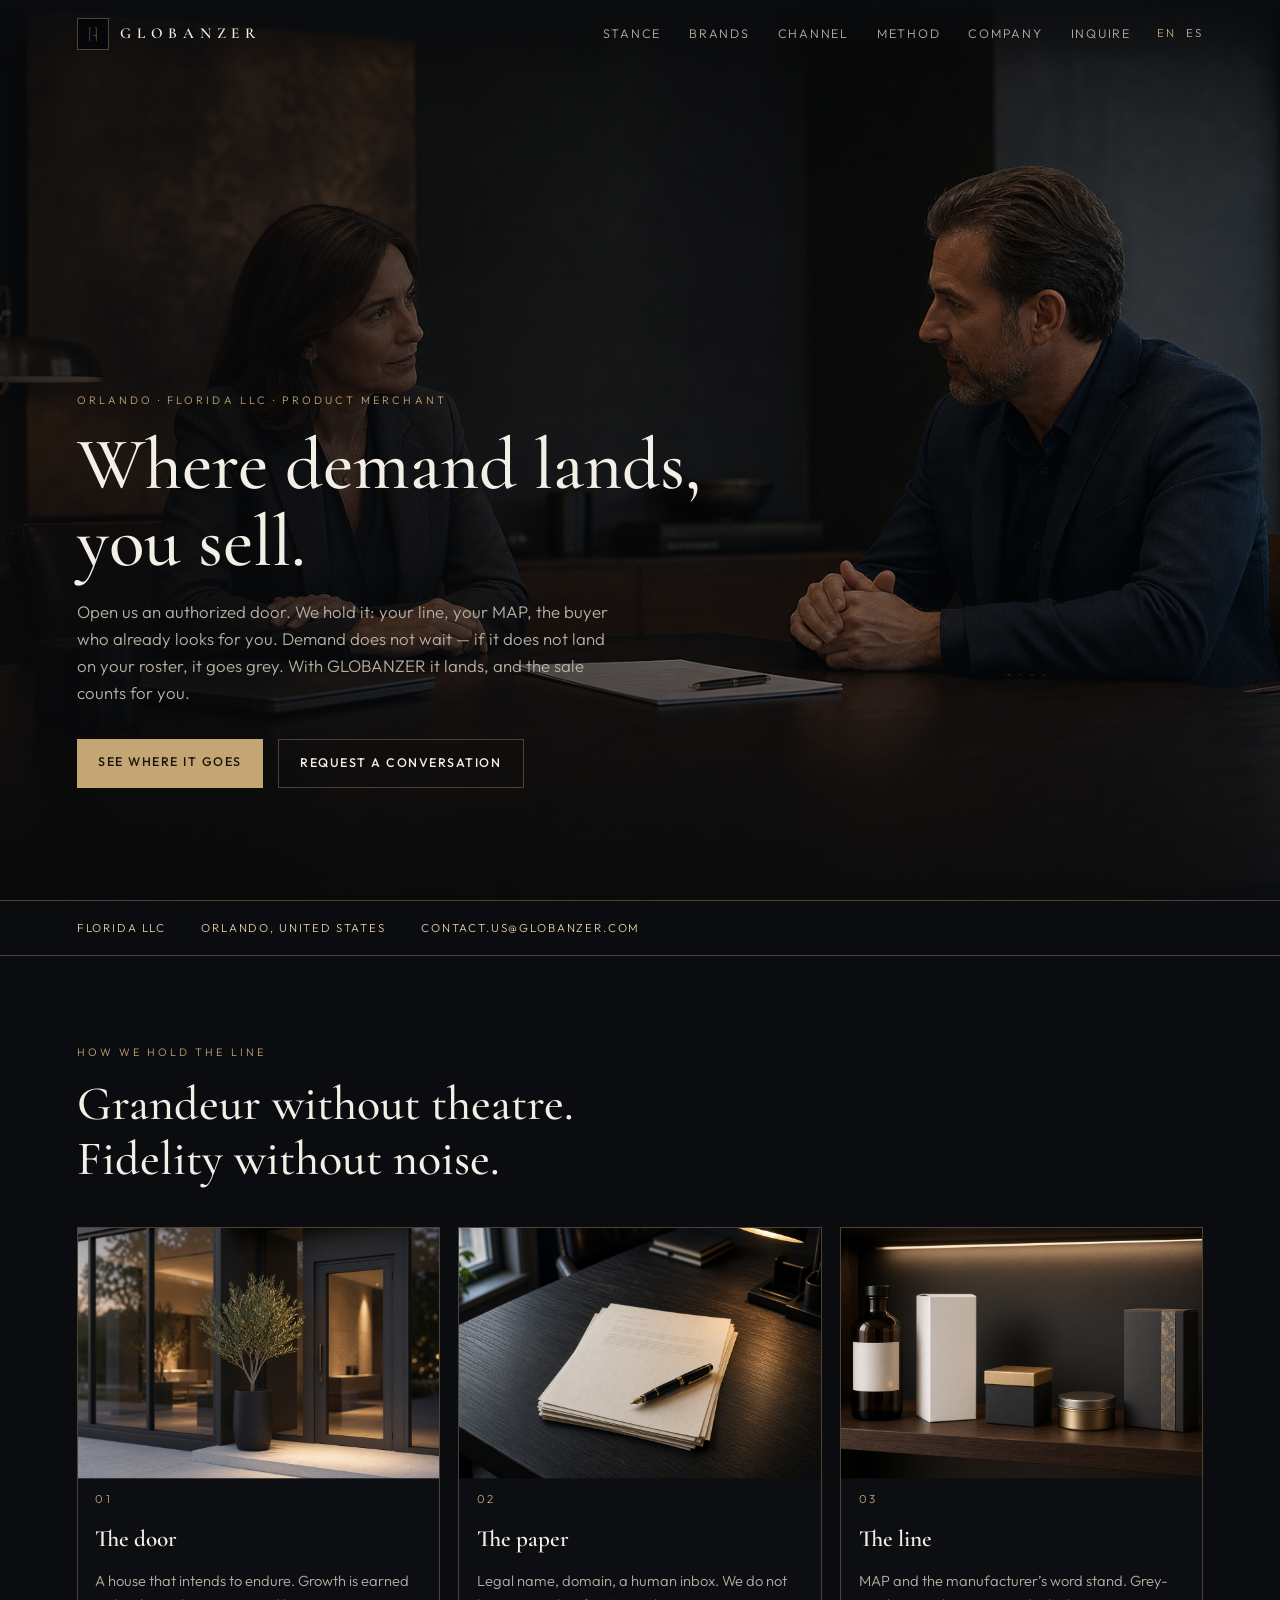
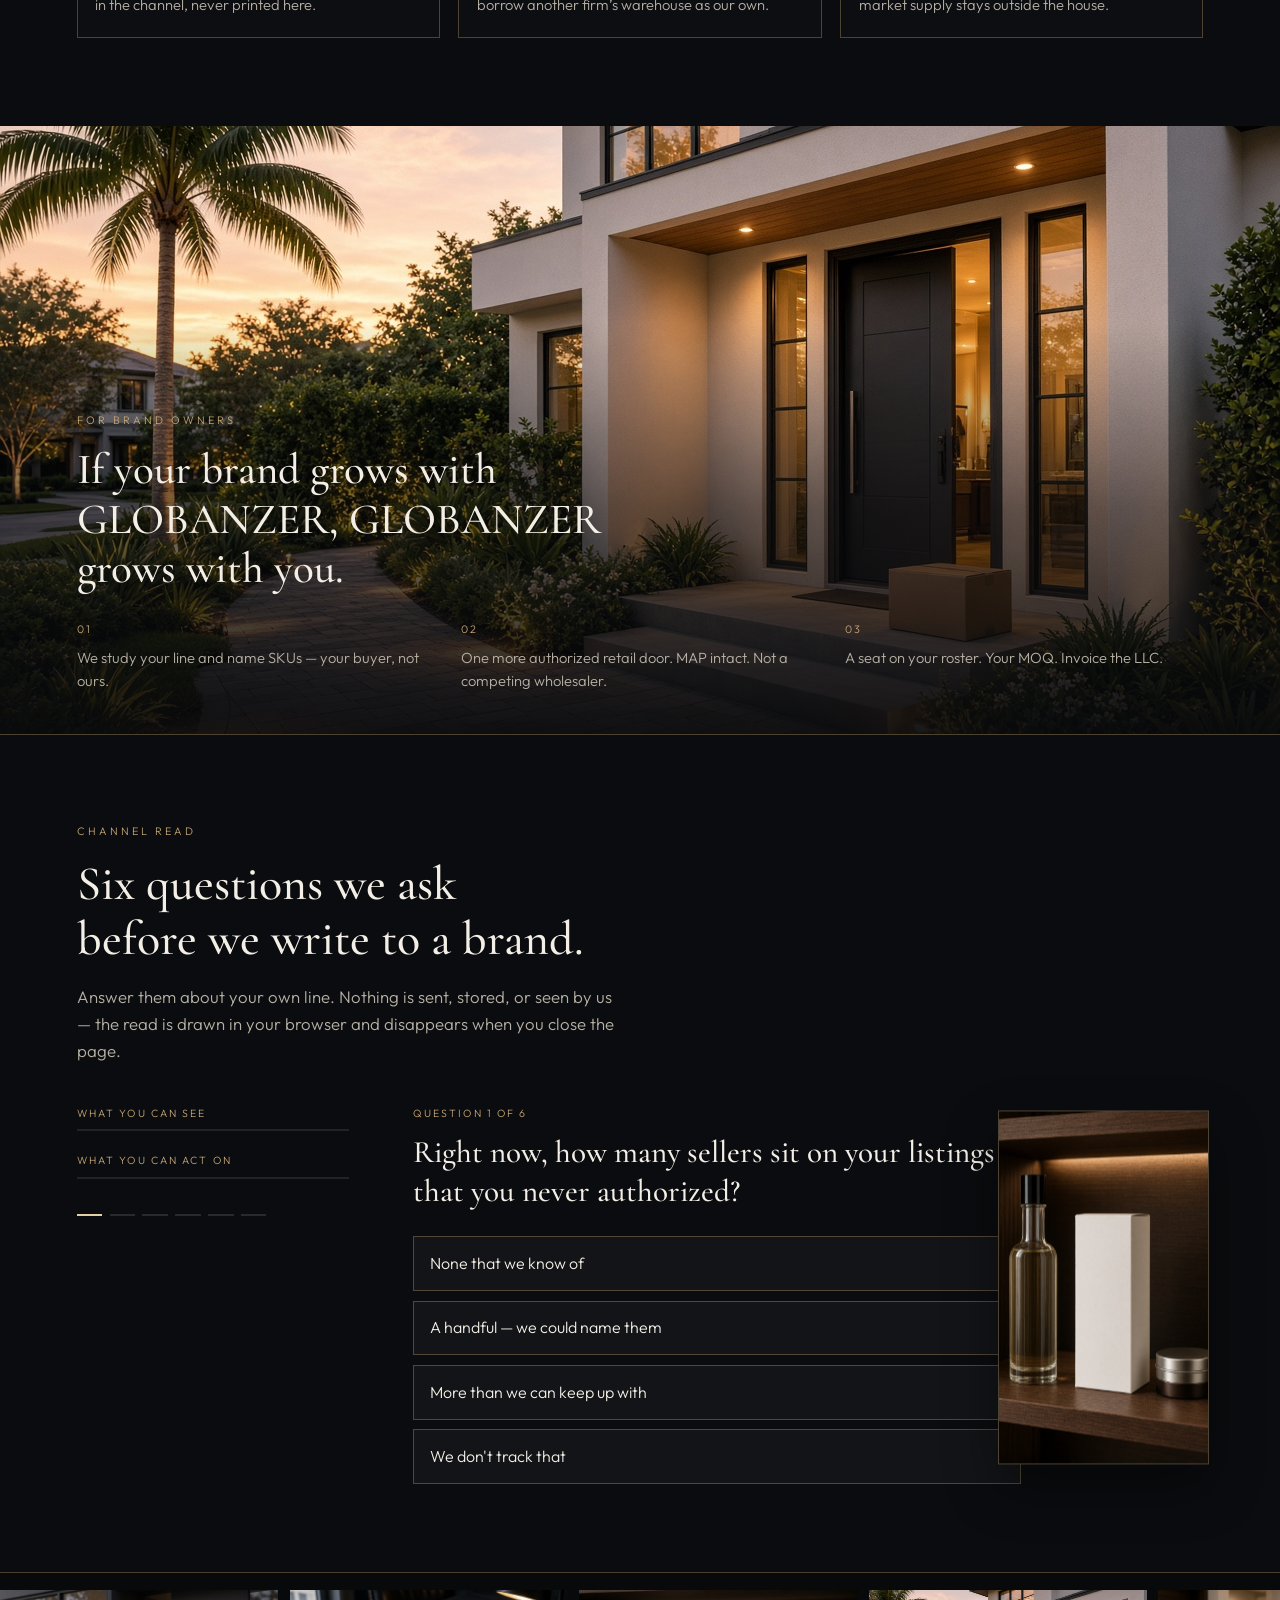
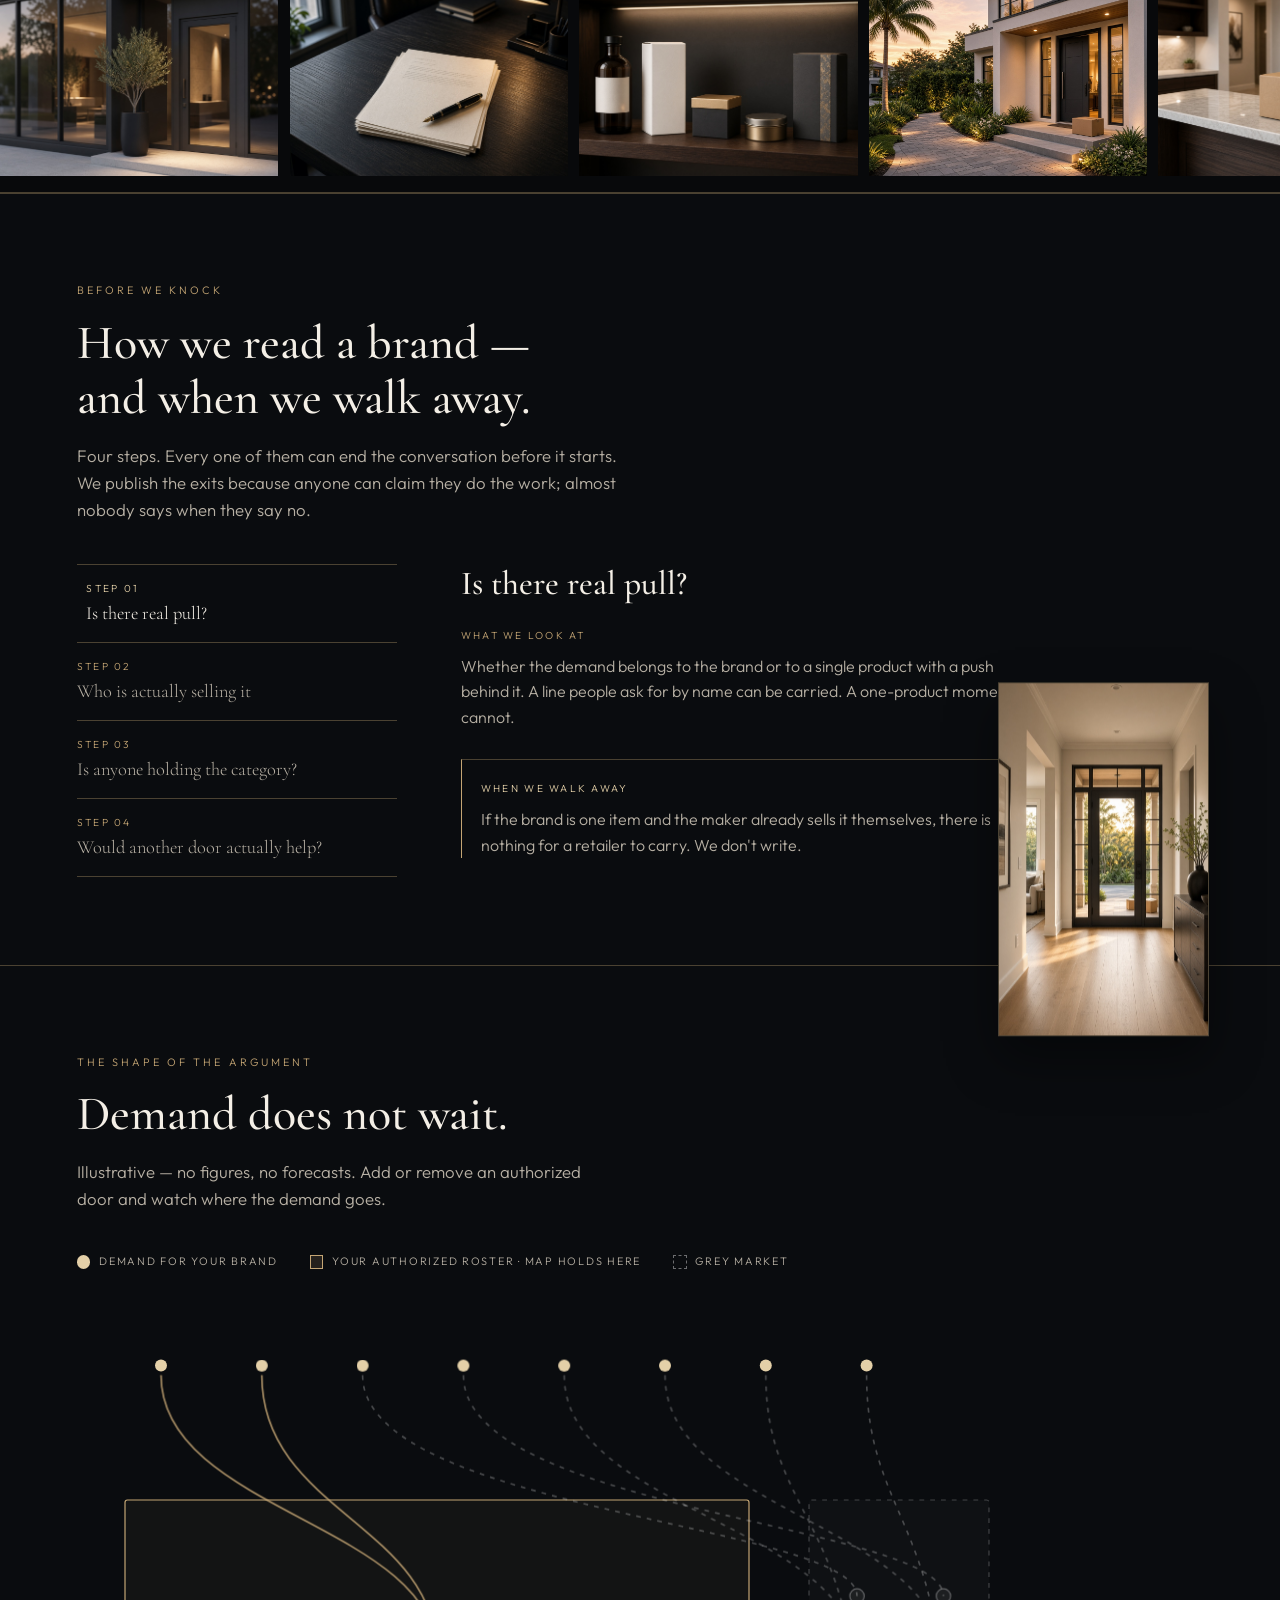
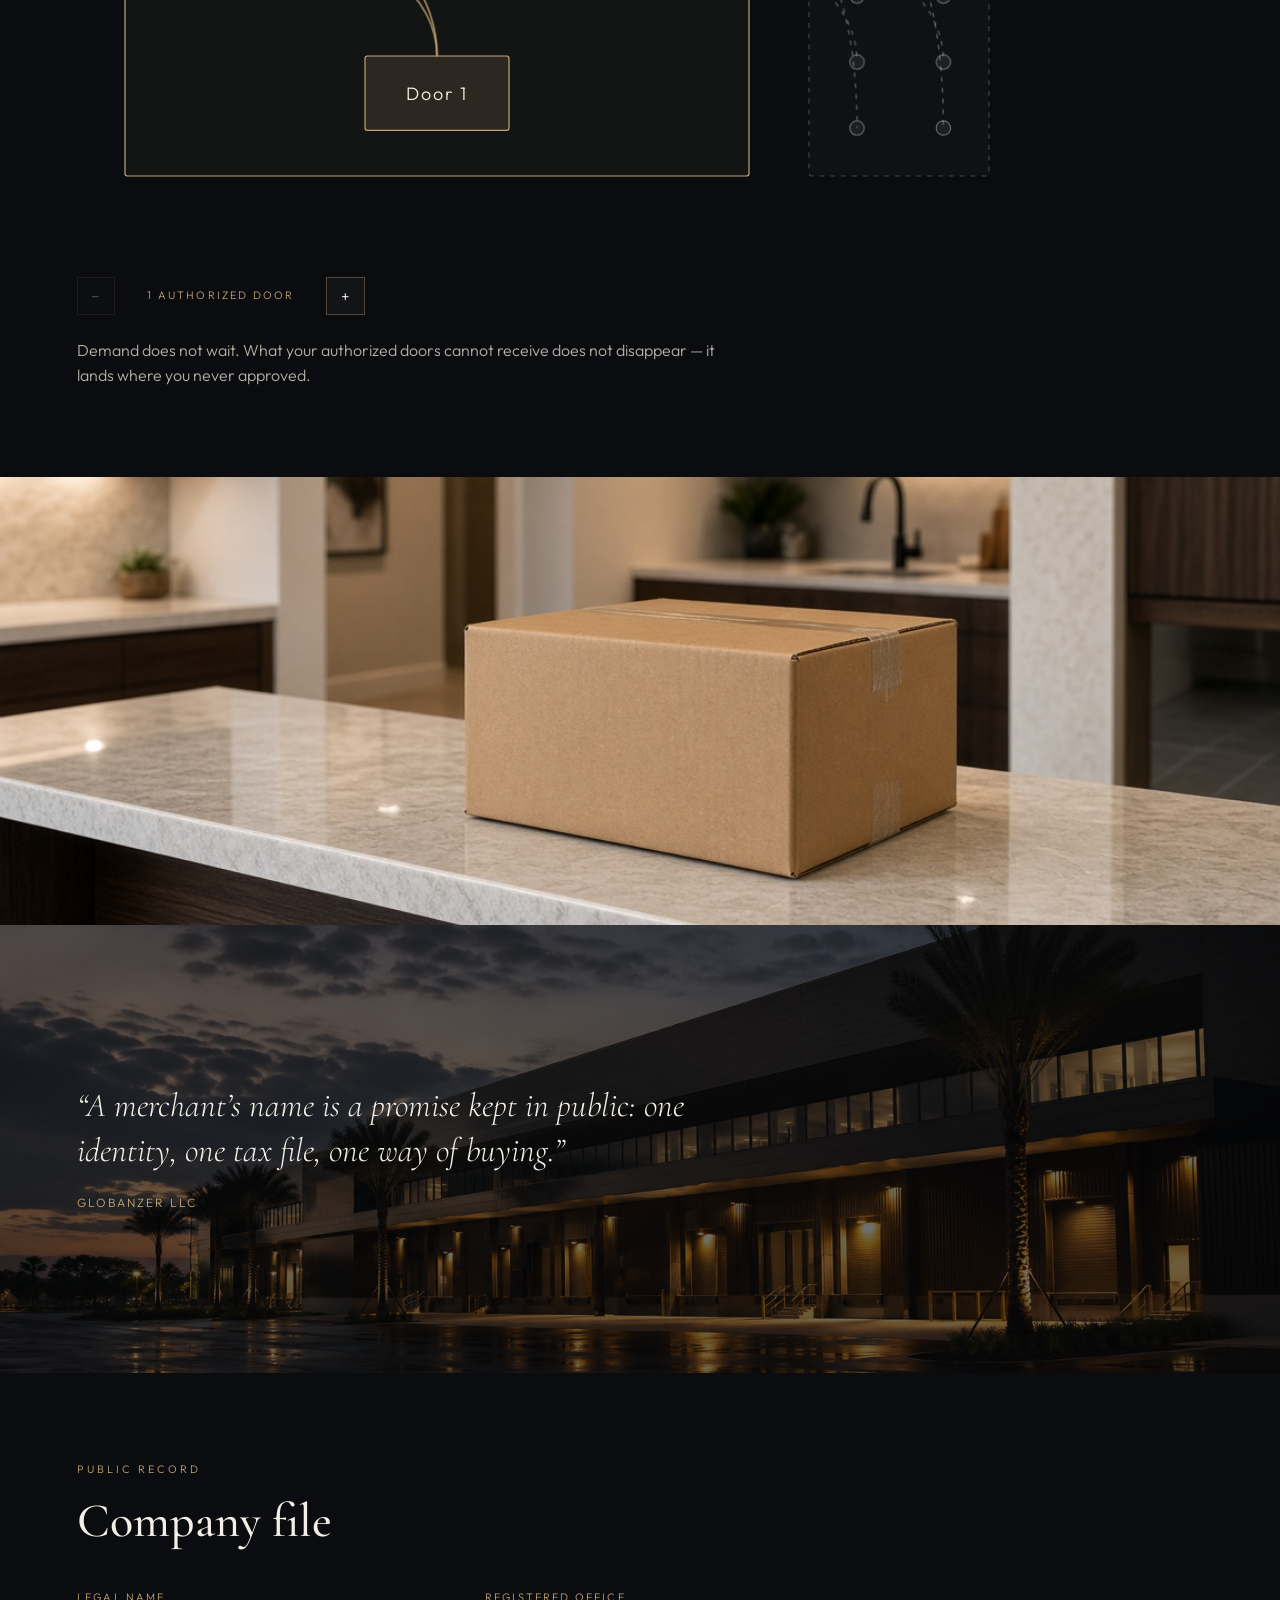
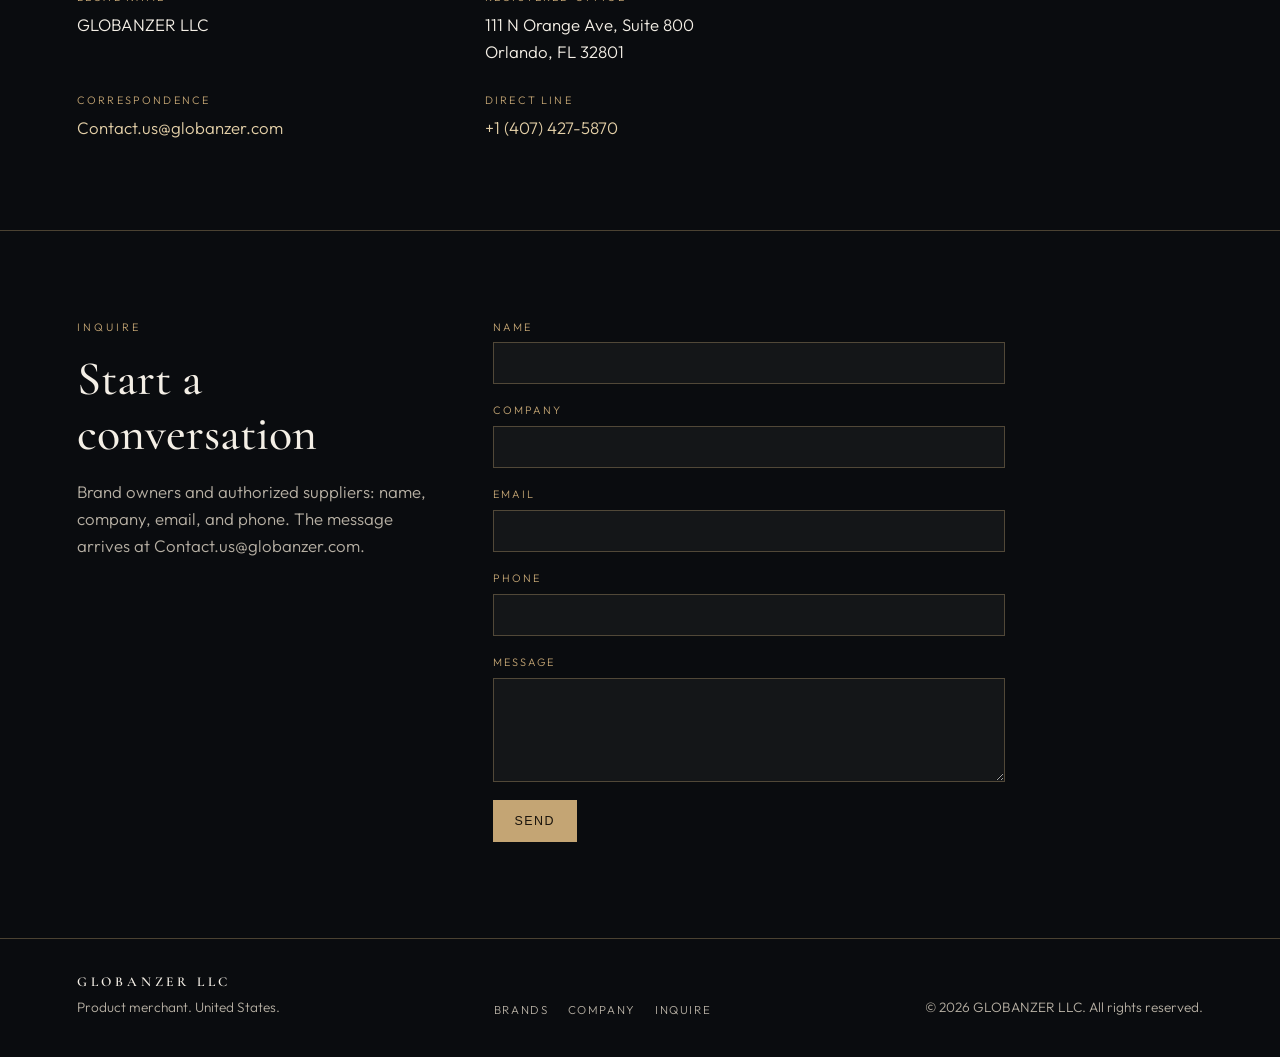
==== commit 0eed1309: "Replace gloomy stills with modern photos and a filmstrip through the black stretch. Co-authored-by: " ====
--- a/index.html
+++ b/index.html
@@ -75,7 +75,7 @@
     </header>
     <div class="frames">
       <article class="frame">
-        <img class="frame-shot" src="assets/globanzer-frame-door.png" alt="An authorized threshold — light through a dark portal" width="1200" height="900" />
+        <img class="frame-shot" src="assets/globanzer-frame-door.png" alt="A contemporary glass door, warm light at the threshold" width="1200" height="900" />
         <div class="frame-cap">
           <p class="num">01</p>
           <h3>The door</h3>
@@ -83,7 +83,7 @@
         </div>
       </article>
       <article class="frame">
-        <img class="frame-shot" src="assets/globanzer-frame-paper.png" alt="Clean paper on a quiet desk" width="1200" height="900" />
+        <img class="frame-shot" src="assets/globanzer-frame-paper.png" alt="A real desk, paper and a pen in lamp light" width="1200" height="900" />
         <div class="frame-cap">
           <p class="num">02</p>
           <h3>The paper</h3>
@@ -91,7 +91,7 @@
         </div>
       </article>
       <article class="frame">
-        <img class="frame-shot" src="assets/globanzer-frame-line.png" alt="A priced line held in order" width="1200" height="900" />
+        <img class="frame-shot" src="assets/globanzer-frame-line.png" alt="A mixed retail line on a quiet shelf" width="1200" height="900" />
         <div class="frame-cap">
           <p class="num">03</p>
           <h3>The line</h3>
@@ -103,7 +103,7 @@
 
   <section class="chapter" id="partners">
     <figure class="chapter-bleed">
-      <img src="assets/globanzer-chapter-demand.png" alt="Demand arriving at the buyer’s door" width="1920" height="1080" />
+      <img src="assets/globanzer-chapter-demand.png" alt="A parcel at a modern American front door" width="1920" height="1080" />
       <figcaption>
         <p class="eyebrow">For brand owners</p>
         <h2>If your brand grows with GLOBANZER, GLOBANZER grows with you.</h2>
@@ -117,6 +117,9 @@
   </section>
 
   <section class="diag" id="channel">
+    <figure class="float-card float-a" data-parallax>
+      <img src="assets/globanzer-float-line.png" alt="" width="900" height="1200" />
+    </figure>
     <header class="section-head">
       <p class="eyebrow">Channel read</p>
       <h2>Six questions we ask<br />before we write to a brand.</h2>
@@ -125,7 +128,31 @@
     <div class="diag-shell" data-diag aria-live="polite"></div>
   </section>
 
+  <section class="film" aria-label="The work">
+    <div class="marquee">
+      <div class="marquee-track">
+        <img src="assets/globanzer-frame-door.png" alt="" width="1200" height="900" />
+        <img src="assets/globanzer-frame-paper.png" alt="" width="1200" height="900" />
+        <img src="assets/globanzer-frame-line.png" alt="" width="1200" height="900" />
+        <img src="assets/globanzer-chapter-demand.png" alt="" width="1920" height="1080" />
+        <img src="assets/globanzer-marquee-land.png" alt="" width="1200" height="900" />
+        <img src="assets/globanzer-float-door.png" alt="" width="900" height="1200" />
+        <img src="assets/globanzer-float-line.png" alt="" width="900" height="1200" />
+        <img src="assets/globanzer-frame-door.png" alt="" width="1200" height="900" />
+        <img src="assets/globanzer-frame-paper.png" alt="" width="1200" height="900" />
+        <img src="assets/globanzer-frame-line.png" alt="" width="1200" height="900" />
+        <img src="assets/globanzer-chapter-demand.png" alt="" width="1920" height="1080" />
+        <img src="assets/globanzer-marquee-land.png" alt="" width="1200" height="900" />
+        <img src="assets/globanzer-float-door.png" alt="" width="900" height="1200" />
+        <img src="assets/globanzer-float-line.png" alt="" width="900" height="1200" />
+      </div>
+    </div>
+  </section>
+
   <section class="steps" id="method">
+    <figure class="float-card float-b" data-parallax>
+      <img src="assets/globanzer-float-door.png" alt="" width="900" height="1200" />
+    </figure>
     <header class="section-head">
       <p class="eyebrow">Before we knock</p>
       <h2>How we read a brand —<br />and when we walk away.</h2>
@@ -142,6 +169,10 @@
     </header>
     <div class="doors-shell" data-doors></div>
   </section>
+
+  <figure class="band">
+    <img src="assets/globanzer-marquee-land.png" alt="Demand landing on the counter" width="1200" height="900" />
+  </figure>
 
   <section class="campus">
     <div class="campus-veil"></div>
@@ -199,5 +230,6 @@
   <script src="assets/inquire.js"></script>
   <script src="assets/channel.js"></script>
   <script src="assets/method.js"></script>
+  <script src="assets/motion.js"></script>
 </body>
 </html>
--- a/styles.css
+++ b/styles.css
@@ -204,7 +204,68 @@
   width: 100%;
   height: min(78vh, 38rem);
   object-fit: cover;
-  object-position: center 62%;
+  object-position: 62% 48%;
+}
+.frame:nth-child(1) .frame-shot { object-position: 62% 50%; }
+
+.diag, .steps, .doors { position: relative; overflow: visible; }
+.float-card {
+  display: none;
+  margin: 0;
+  border: 1px solid var(--hair);
+  background: #0c0e12;
+  overflow: hidden;
+  box-shadow: 0 22px 48px rgba(0, 0, 0, 0.42);
+  will-change: transform;
+}
+.float-card img {
+  display: block;
+  width: 100%;
+  height: 22rem;
+  object-fit: cover;
+}
+@media (min-width: 1120px) {
+  .float-card { display: block; position: absolute; z-index: 2; pointer-events: none; width: 13.2rem; }
+  .float-a { right: 5.5vw; top: 7.2rem; }
+  .float-b { right: 5.5vw; top: 6.2rem; }
+  .steps .section-head, .steps-shell { position: relative; z-index: 1; }
+}
+
+.film {
+  padding: 0;
+  border-top: 1px solid var(--hair);
+  border-bottom: 1px solid var(--hair);
+  background: #08090b;
+}
+.marquee { overflow: hidden; }
+.marquee-track {
+  display: flex;
+  gap: 0.7rem;
+  width: max-content;
+  padding: 1.05rem 0;
+  animation: film-run 52s linear infinite;
+}
+.marquee:hover .marquee-track { animation-play-state: paused; }
+.marquee-track img {
+  display: block;
+  flex: none;
+  width: 17.4rem;
+  height: 11.6rem;
+  object-fit: cover;
+  filter: saturate(0.92);
+}
+@keyframes film-run {
+  from { transform: translateX(0); }
+  to { transform: translateX(-50%); }
+}
+
+.band { margin: 0; }
+.band img {
+  display: block;
+  width: 100%;
+  height: min(54vh, 28rem);
+  object-fit: cover;
+  object-position: center 58%;
 }
 .chapter-bleed figcaption {
   position: absolute;
@@ -620,6 +681,8 @@
 @media (max-width: 860px) {
   .pillars, .frames, .chapter-lines, .file dl, .inquire-grid, .diag-shell, .steps-shell { grid-template-columns: 1fr; }
   .frame-shot { height: 12.5rem; }
+  .marquee-track img { width: 13.2rem; height: 9.2rem; }
+  .band img { height: 16rem; }
   .chapter-bleed img { height: 22rem; }
   .chapter-bleed figcaption { position: relative; inset: auto; padding: 1.6rem 6vw 2.2rem; background: var(--ink); }
   .diag-tick { flex: 1; }
@@ -644,4 +707,6 @@
   .frame:hover { transform: none; }
   .frame-shot, .frame:hover .frame-shot { transform: none; }
   .diag-read, .steps-panel, .doors-flow { animation: none; }
-}
+  .marquee-track { animation: none; }
+  .float-card { transform: none !important; }
+}
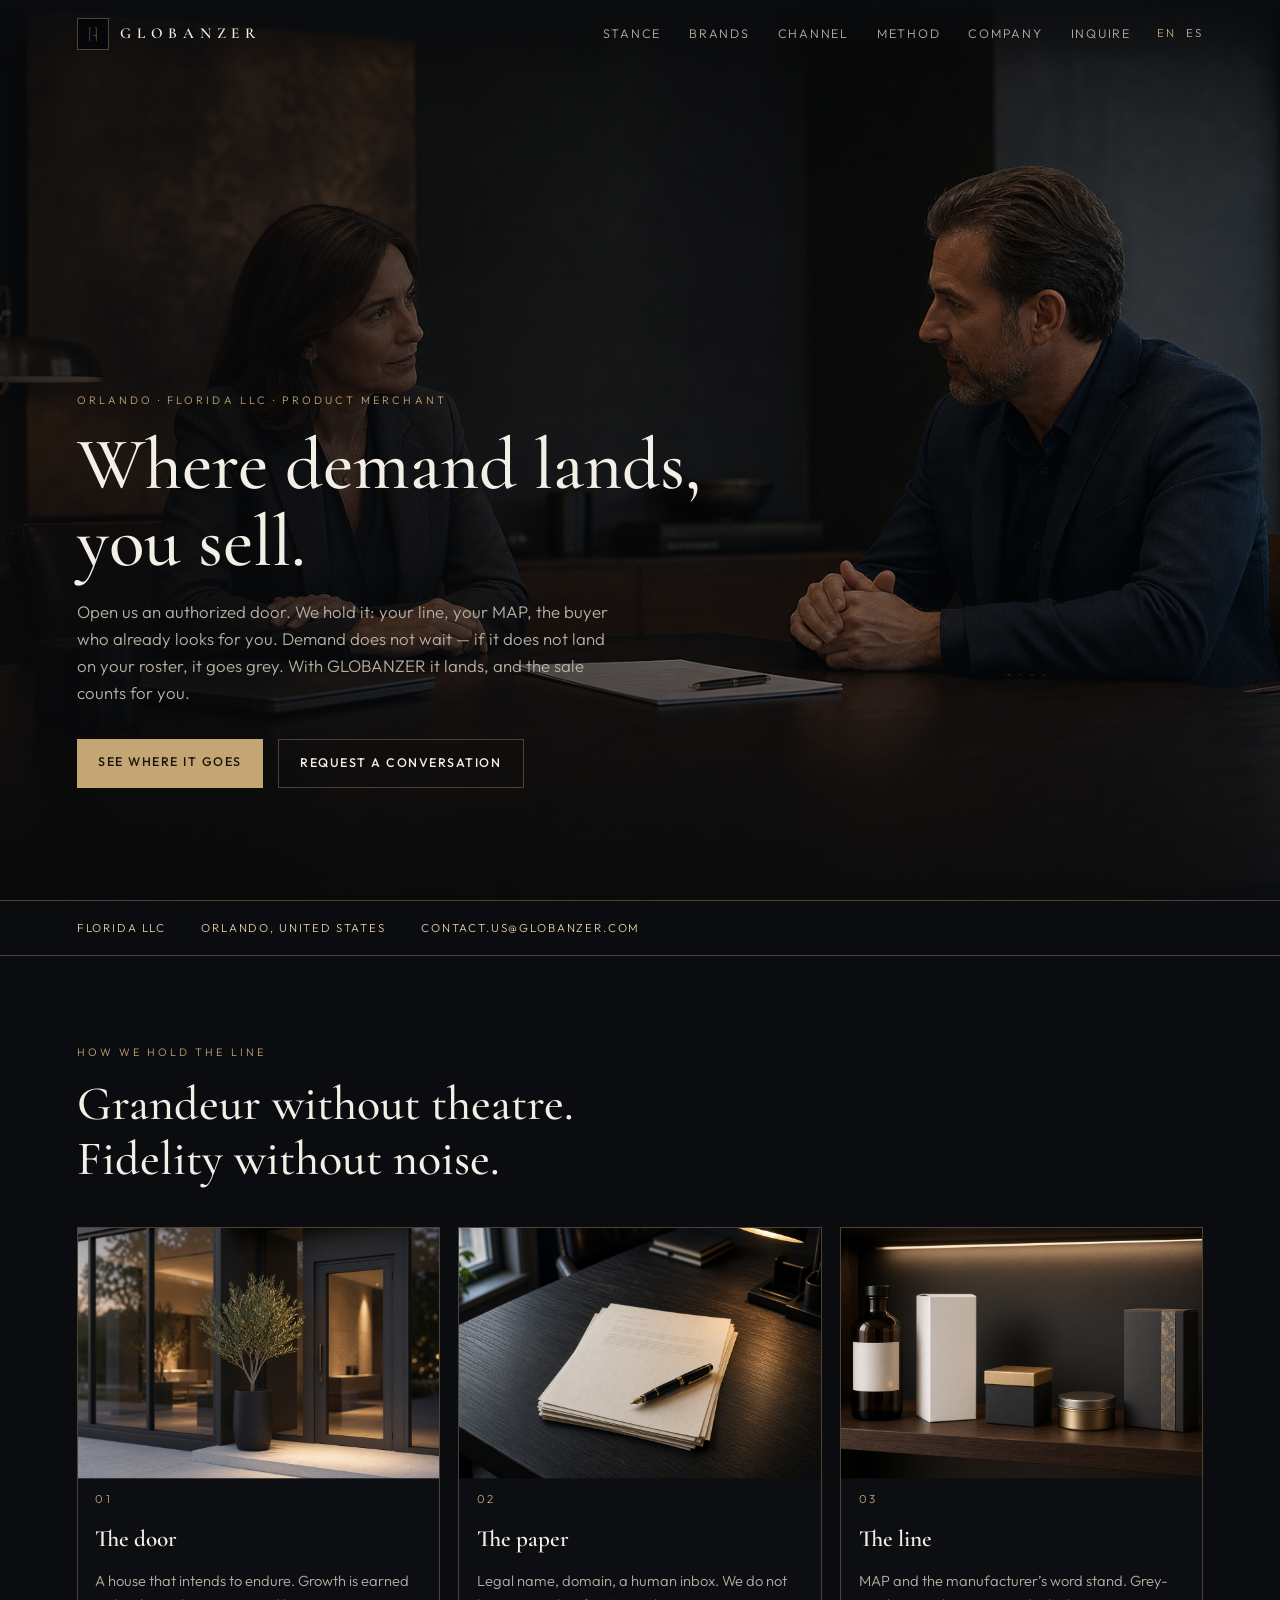
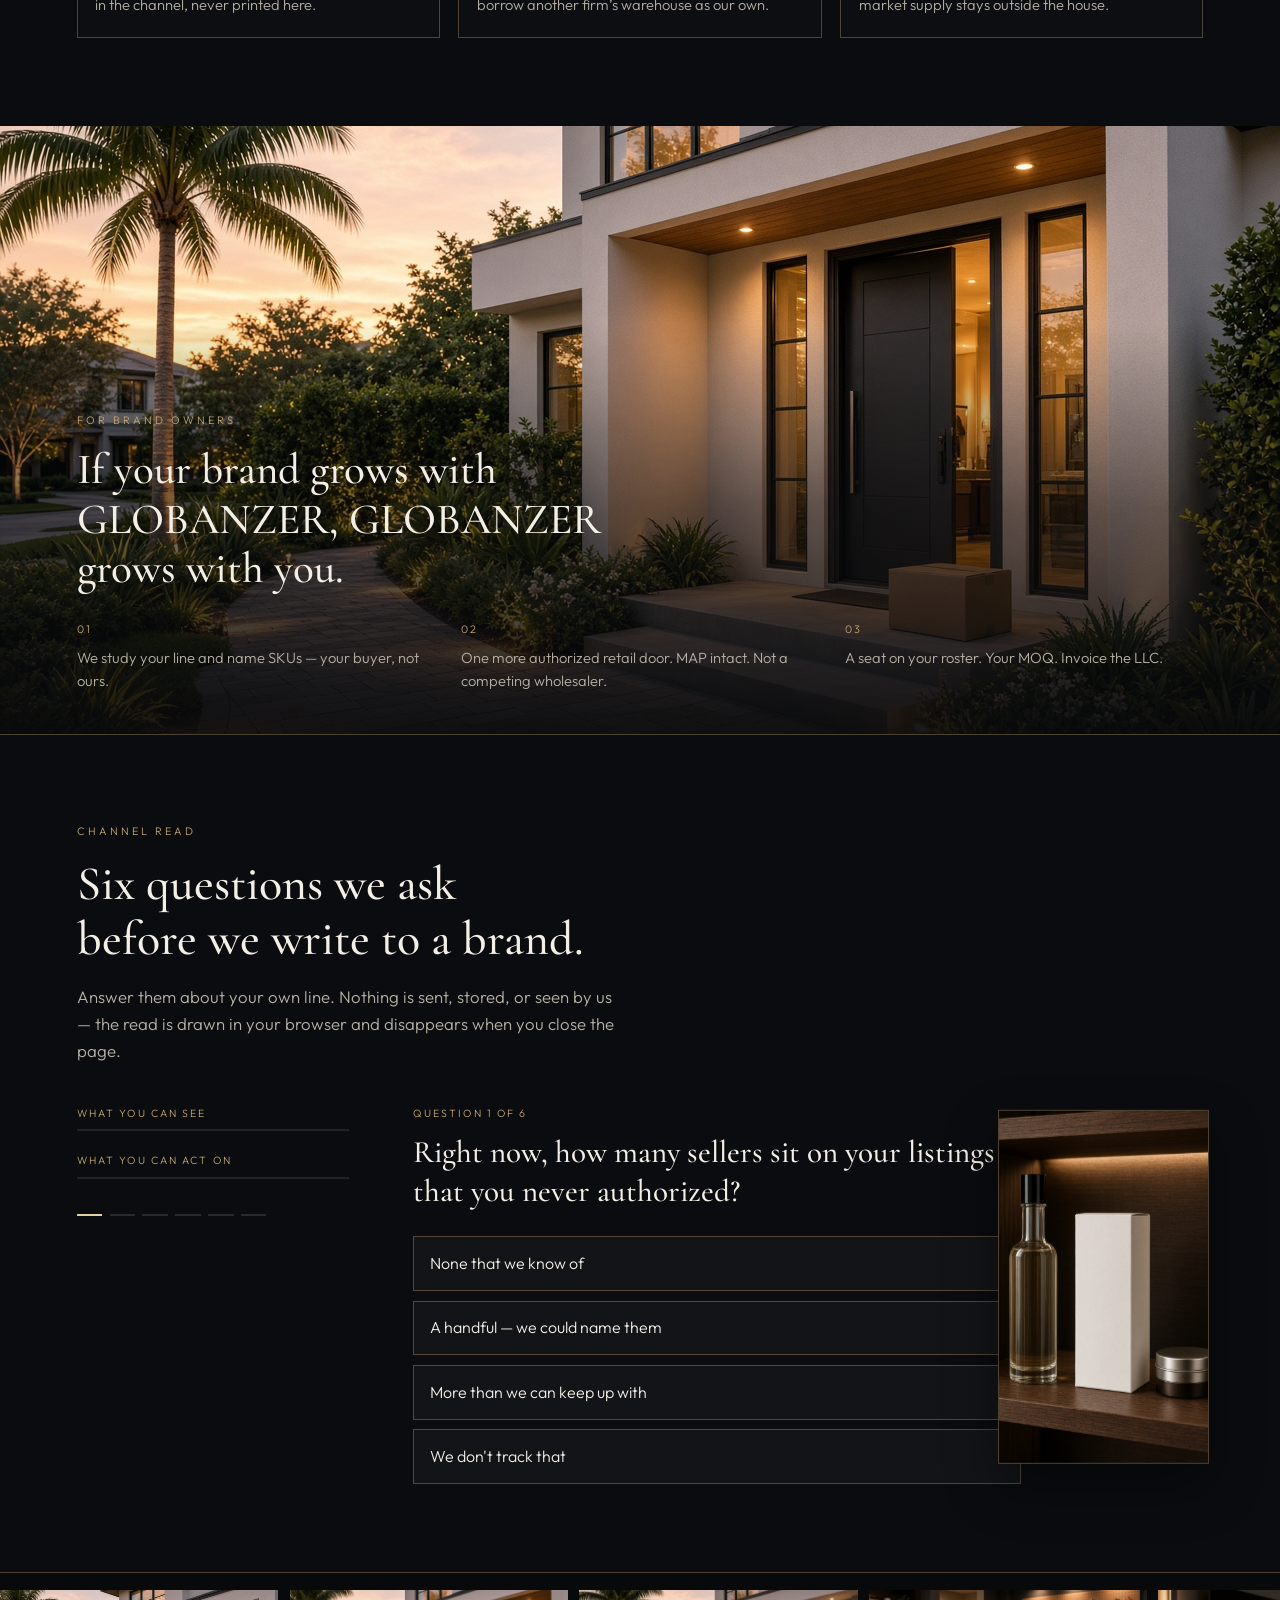
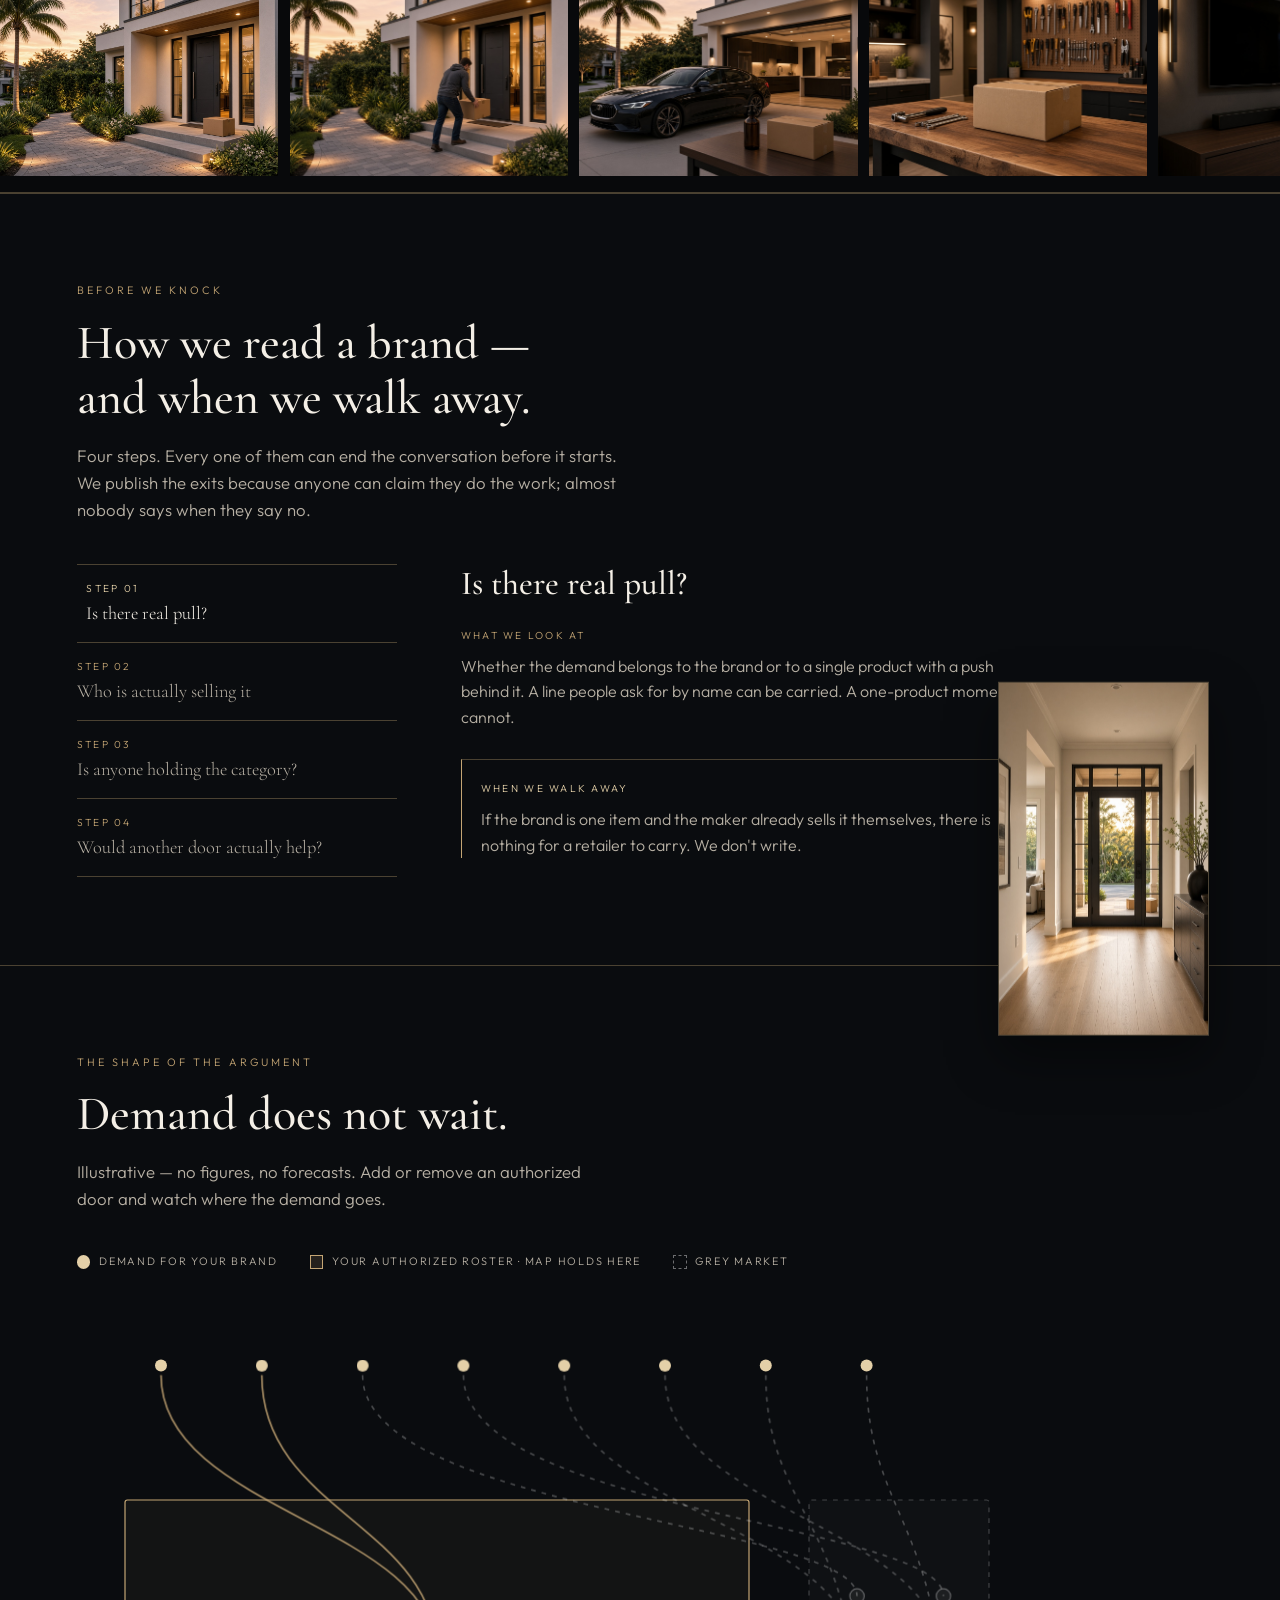
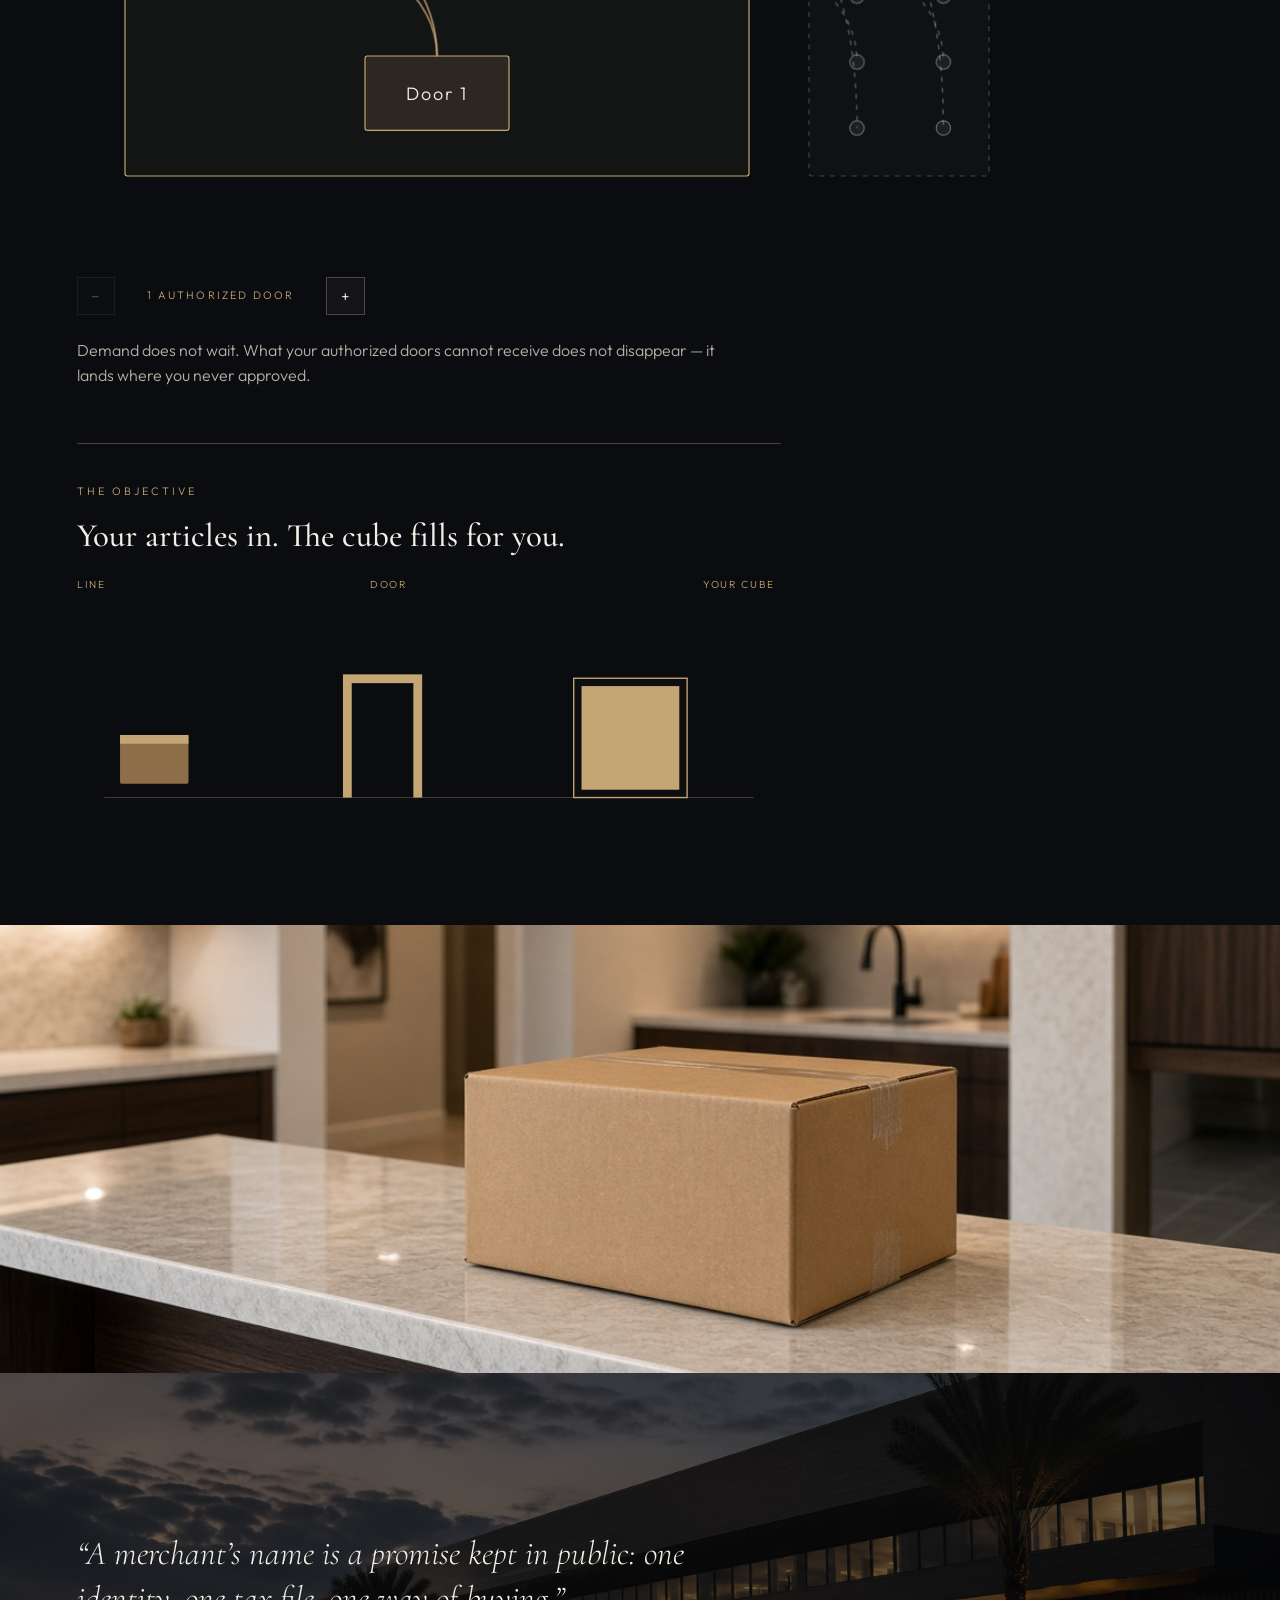
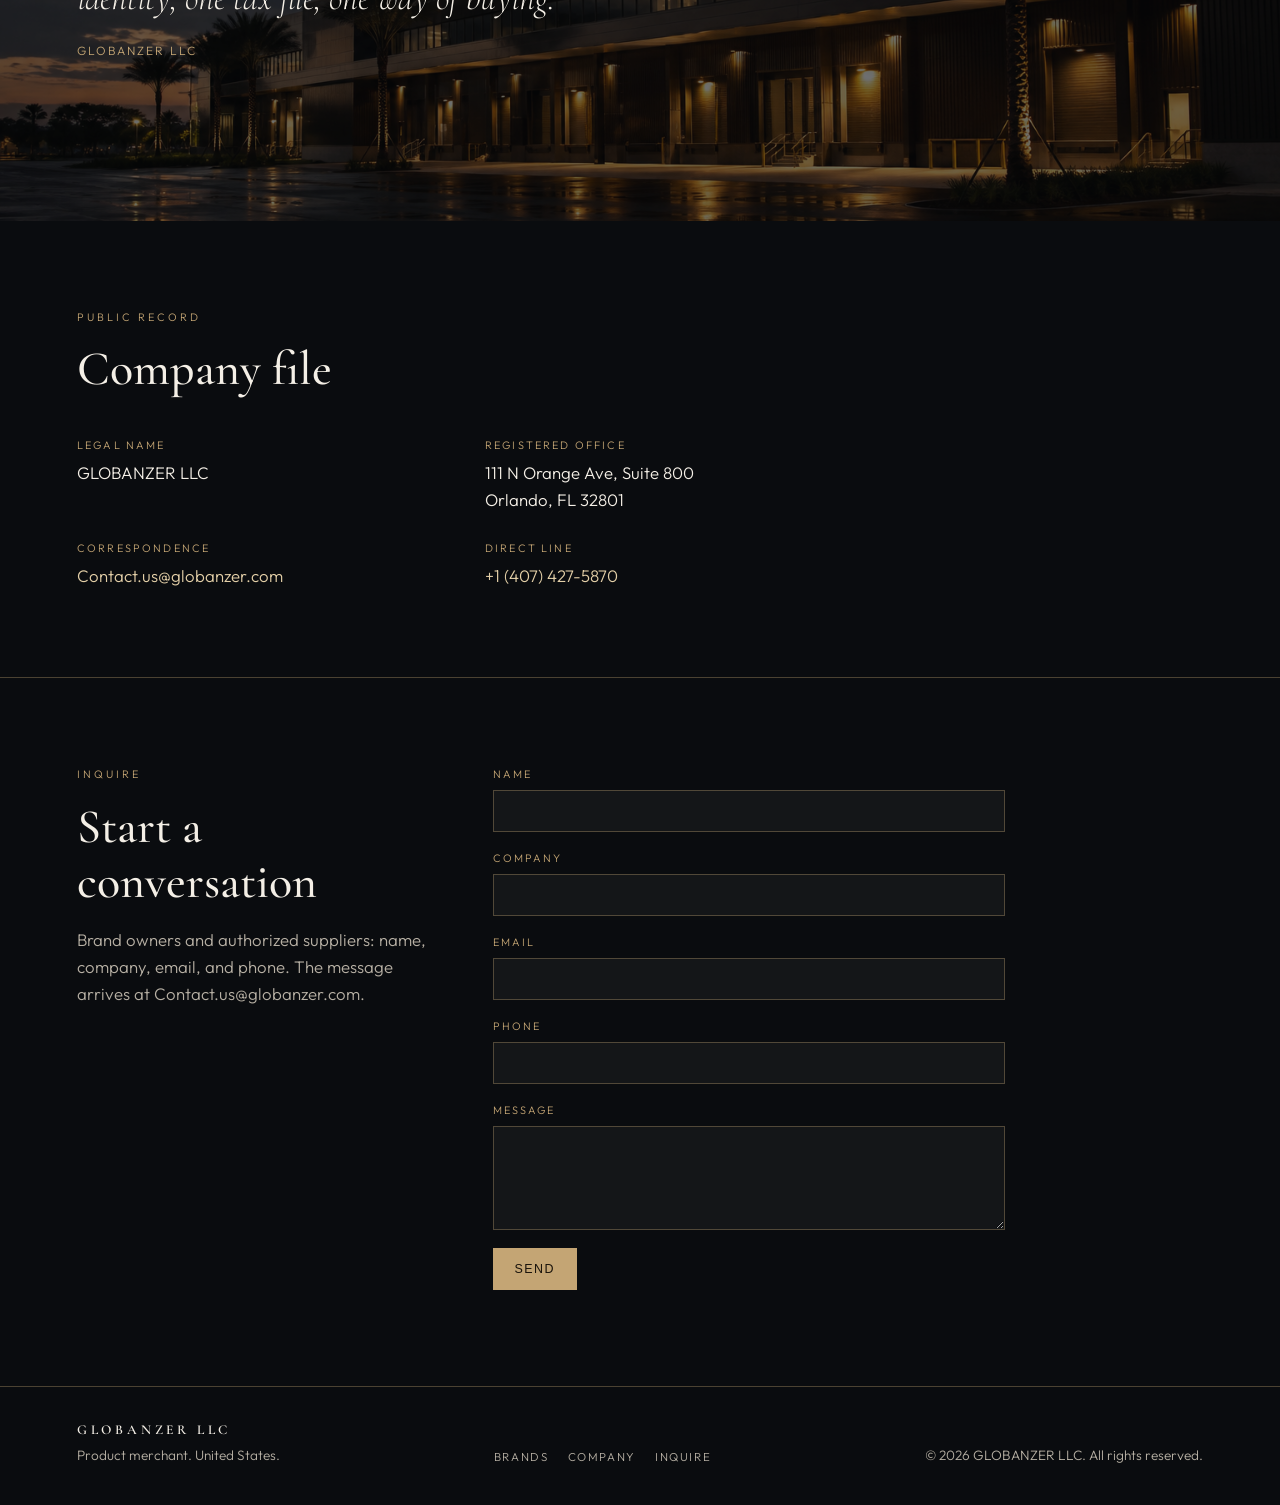
==== commit 1eb12d79: "Show every buyer world in the filmstrip, and a cube that fills for the brand. Co-authored-by: Cursor" ====
--- a/index.html
+++ b/index.html
@@ -128,23 +128,25 @@
     <div class="diag-shell" data-diag aria-live="polite"></div>
   </section>
 
-  <section class="film" aria-label="The work">
+  <section class="film" aria-label="Where demand lands">
     <div class="marquee">
       <div class="marquee-track">
-        <img src="assets/globanzer-frame-door.png" alt="" width="1200" height="900" />
-        <img src="assets/globanzer-frame-paper.png" alt="" width="1200" height="900" />
-        <img src="assets/globanzer-frame-line.png" alt="" width="1200" height="900" />
         <img src="assets/globanzer-chapter-demand.png" alt="" width="1920" height="1080" />
+        <img src="assets/globanzer-world-hands.png" alt="" width="1200" height="900" />
+        <img src="assets/globanzer-world-auto.png" alt="" width="1200" height="900" />
+        <img src="assets/globanzer-world-tools.png" alt="" width="1200" height="900" />
+        <img src="assets/globanzer-world-tech.png" alt="" width="1200" height="900" />
+        <img src="assets/globanzer-world-pets.png" alt="" width="1200" height="900" />
+        <img src="assets/globanzer-world-baby.png" alt="" width="1200" height="900" />
         <img src="assets/globanzer-marquee-land.png" alt="" width="1200" height="900" />
-        <img src="assets/globanzer-float-door.png" alt="" width="900" height="1200" />
-        <img src="assets/globanzer-float-line.png" alt="" width="900" height="1200" />
-        <img src="assets/globanzer-frame-door.png" alt="" width="1200" height="900" />
-        <img src="assets/globanzer-frame-paper.png" alt="" width="1200" height="900" />
-        <img src="assets/globanzer-frame-line.png" alt="" width="1200" height="900" />
         <img src="assets/globanzer-chapter-demand.png" alt="" width="1920" height="1080" />
+        <img src="assets/globanzer-world-hands.png" alt="" width="1200" height="900" />
+        <img src="assets/globanzer-world-auto.png" alt="" width="1200" height="900" />
+        <img src="assets/globanzer-world-tools.png" alt="" width="1200" height="900" />
+        <img src="assets/globanzer-world-tech.png" alt="" width="1200" height="900" />
+        <img src="assets/globanzer-world-pets.png" alt="" width="1200" height="900" />
+        <img src="assets/globanzer-world-baby.png" alt="" width="1200" height="900" />
         <img src="assets/globanzer-marquee-land.png" alt="" width="1200" height="900" />
-        <img src="assets/globanzer-float-door.png" alt="" width="900" height="1200" />
-        <img src="assets/globanzer-float-line.png" alt="" width="900" height="1200" />
       </div>
     </div>
   </section>
@@ -168,6 +170,29 @@
       <p class="lede">Illustrative — no figures, no forecasts. Add or remove an authorized door and watch where the demand goes.</p>
     </header>
     <div class="doors-shell" data-doors></div>
+    <aside class="convert">
+      <p class="eyebrow">The objective</p>
+      <h3>Your articles in. The cube fills for you.</h3>
+      <div class="convert-labs" aria-hidden="true"><span>Line</span><span>Door</span><span>Your cube</span></div>
+      <div class="convert-stage" aria-hidden="true">
+        <svg viewBox="0 0 720 240" xmlns="http://www.w3.org/2000/svg">
+          <line x1="28" y1="200" x2="692" y2="200" stroke="rgba(196,165,116,0.35)" />
+          <g class="convert-box">
+            <rect x="44" y="136" width="70" height="50" rx="2" fill="#8d6e48" />
+            <rect x="44" y="136" width="70" height="9" fill="#c4a574" />
+          </g>
+          <g class="convert-portal">
+            <rect x="272" y="82" width="9" height="118" fill="#c4a574" />
+            <rect x="344" y="82" width="9" height="118" fill="#c4a574" />
+            <rect x="272" y="74" width="81" height="9" fill="#c4a574" />
+          </g>
+          <g class="convert-cube">
+            <rect x="508" y="78" width="116" height="122" fill="#0c0e12" stroke="#c4a574" stroke-width="1.4" />
+            <rect class="convert-fill" x="516" y="86" width="100" height="106" fill="#c4a574" />
+          </g>
+        </svg>
+      </div>
+    </aside>
   </section>
 
   <figure class="band">
--- a/styles.css
+++ b/styles.css
@@ -243,7 +243,7 @@
   gap: 0.7rem;
   width: max-content;
   padding: 1.05rem 0;
-  animation: film-run 52s linear infinite;
+  animation: film-run 68s linear infinite;
 }
 .marquee:hover .marquee-track { animation-play-state: paused; }
 .marquee-track img {
@@ -266,6 +266,53 @@
   height: min(54vh, 28rem);
   object-fit: cover;
   object-position: center 58%;
+}
+
+.convert {
+  margin-top: 3.4rem;
+  padding-top: 2.4rem;
+  border-top: 1px solid var(--hair);
+  max-width: 44rem;
+}
+.convert h3 {
+  font-family: "Cormorant Garamond", serif;
+  font-weight: 500;
+  font-size: clamp(1.45rem, 2.8vw, 2.05rem);
+  line-height: 1.2;
+  margin: 0 0 1.35rem;
+}
+.convert-labs {
+  display: grid;
+  grid-template-columns: 0.95fr 1.1fr 1.35fr;
+  gap: 0.6rem;
+  margin: 0 0 0.55rem;
+  font-size: 0.64rem;
+  letter-spacing: 0.18em;
+  text-transform: uppercase;
+  color: var(--gold);
+}
+.convert-labs span:nth-child(2) { text-align: center; }
+.convert-labs span:last-child { text-align: right; padding-right: 0.4rem; }
+.convert-stage svg { width: 100%; height: auto; display: block; }
+.convert-box {
+  animation: gz-box 8s cubic-bezier(0.4, 0, 0.2, 1) infinite;
+}
+.convert-fill {
+  transform-box: fill-box;
+  transform-origin: center bottom;
+  animation: gz-fill 8s cubic-bezier(0.4, 0, 0.2, 1) infinite;
+}
+@keyframes gz-box {
+  0% { transform: translateX(0); opacity: 1; }
+  38% { transform: translateX(210px); opacity: 1; }
+  48% { transform: translateX(238px); opacity: 0; }
+  49%, 88% { transform: translateX(0); opacity: 0; }
+  100% { transform: translateX(0); opacity: 1; }
+}
+@keyframes gz-fill {
+  0%, 36% { transform: scaleY(0.07); }
+  52%, 82% { transform: scaleY(1); }
+  100% { transform: scaleY(0.07); }
 }
 .chapter-bleed figcaption {
   position: absolute;
@@ -709,4 +756,6 @@
   .diag-read, .steps-panel, .doors-flow { animation: none; }
   .marquee-track { animation: none; }
   .float-card { transform: none !important; }
-}
+  .convert-box { animation: none; opacity: 0; }
+  .convert-fill { animation: none; transform: scaleY(1); }
+}
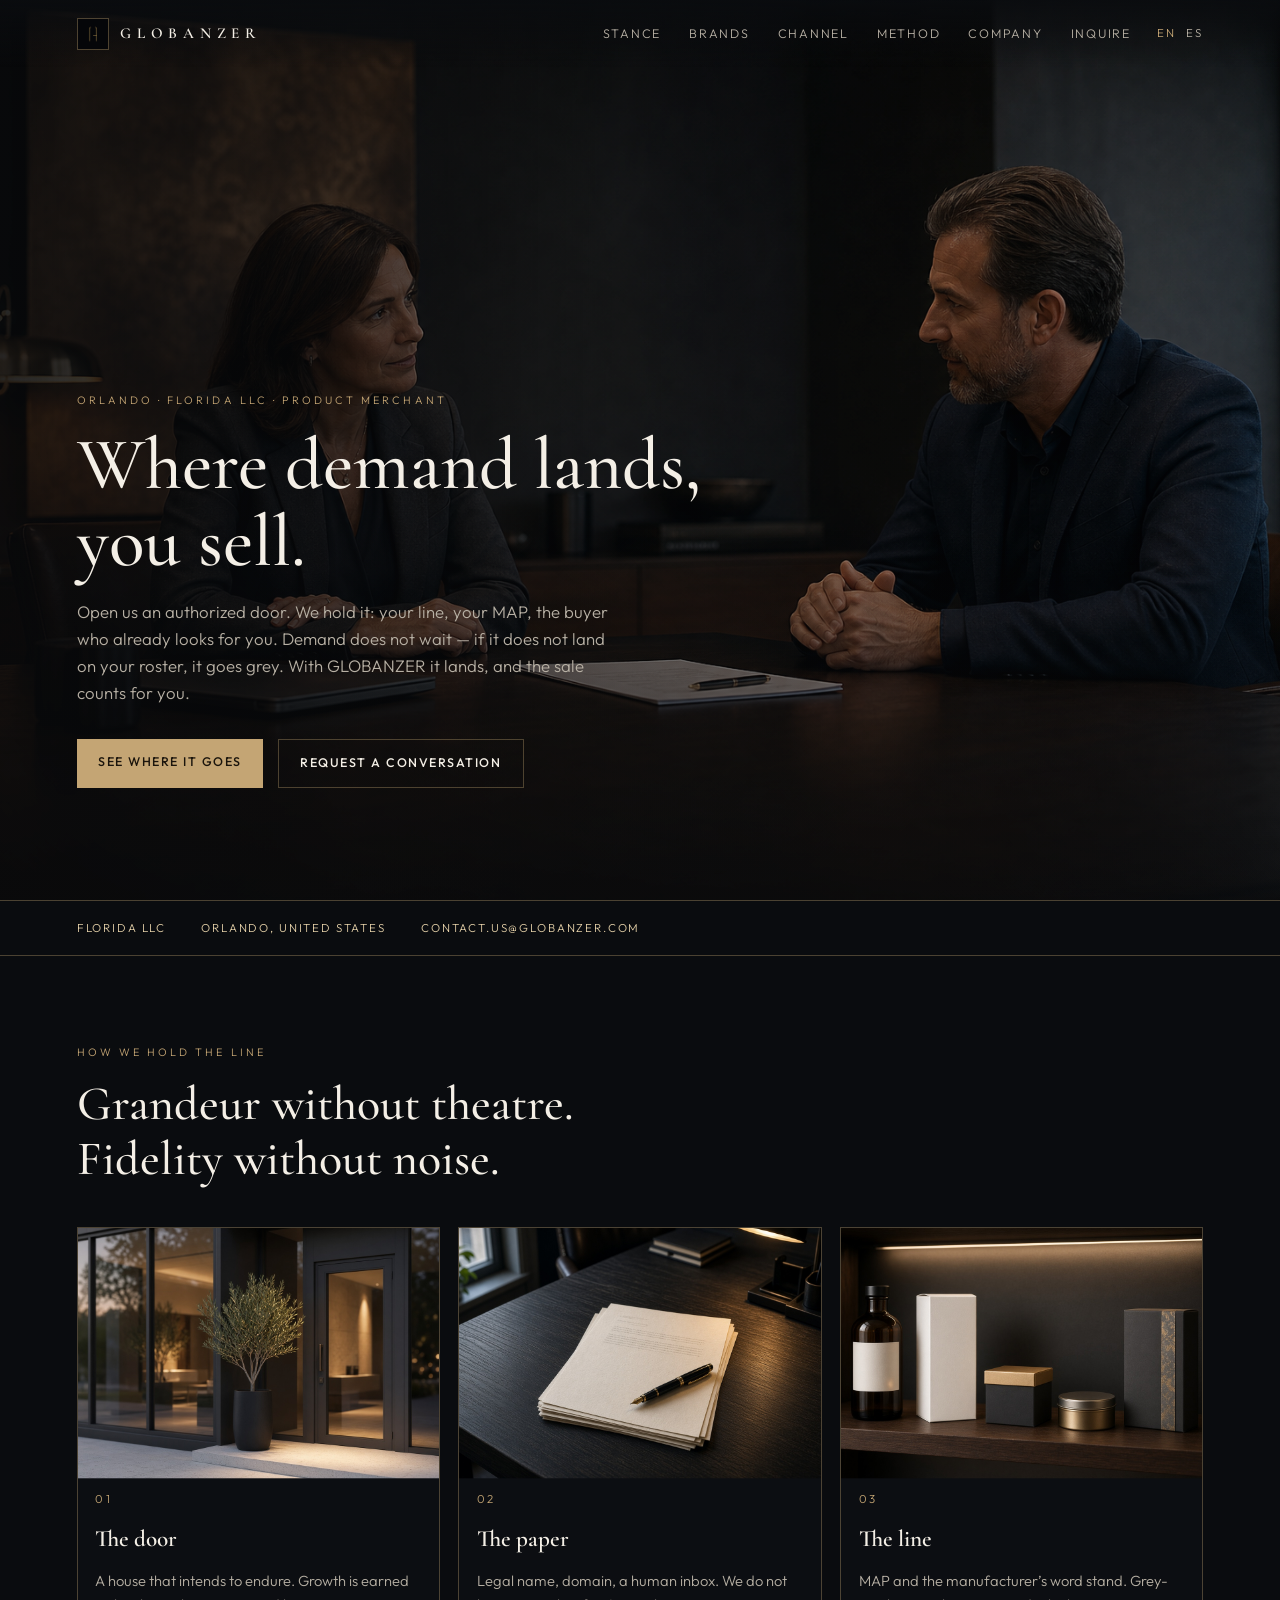
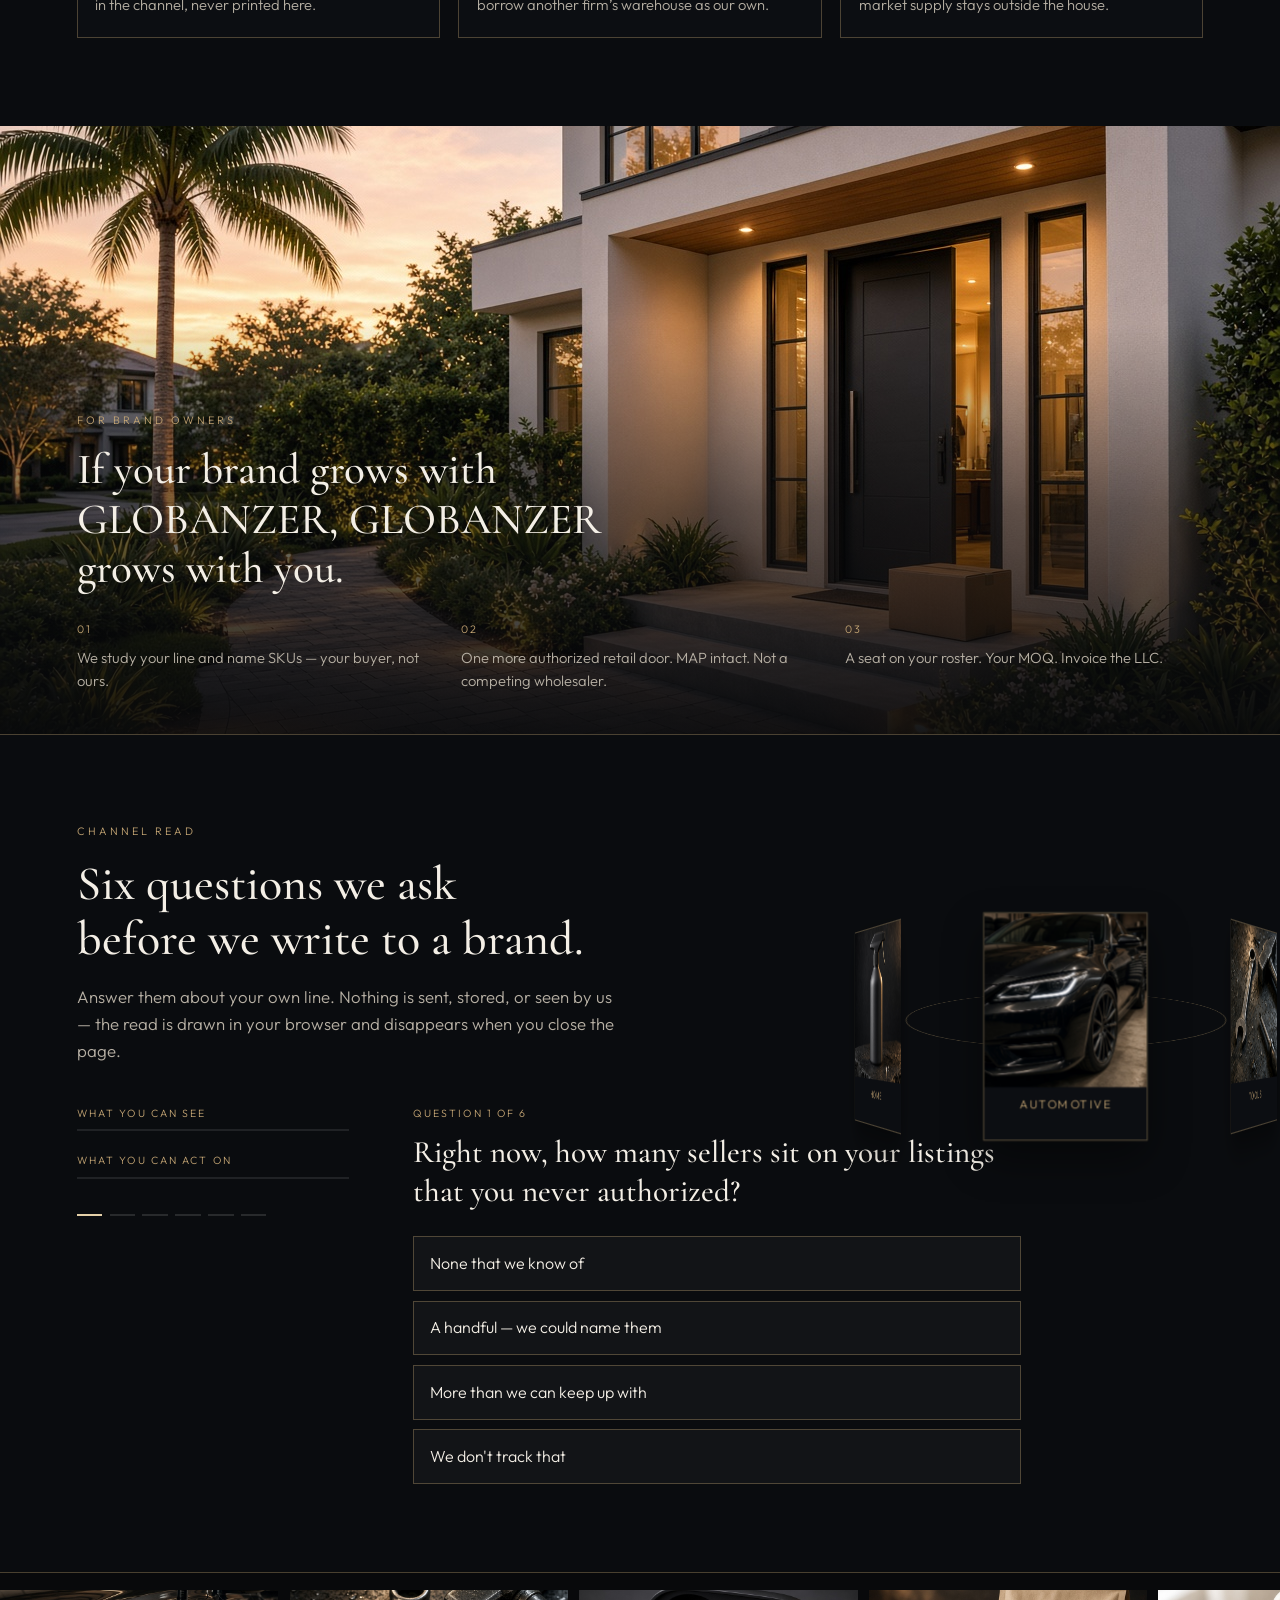
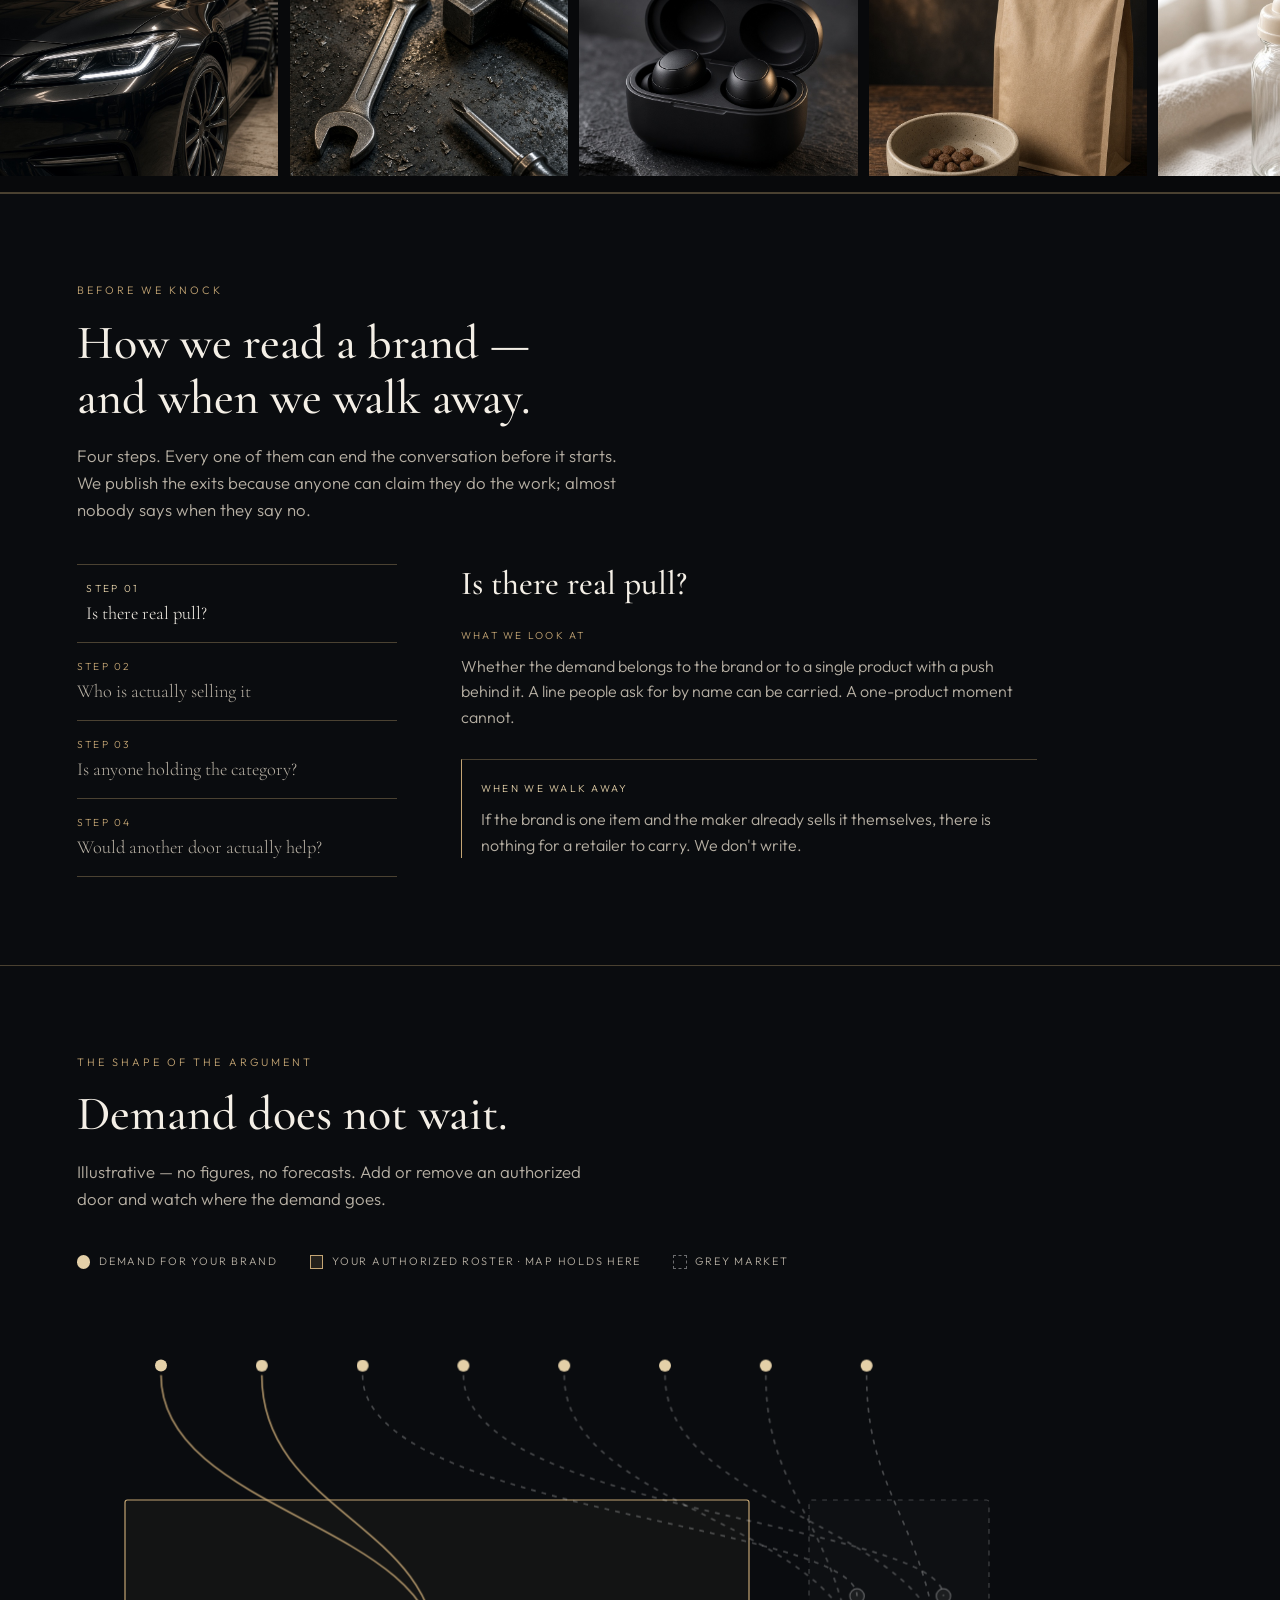
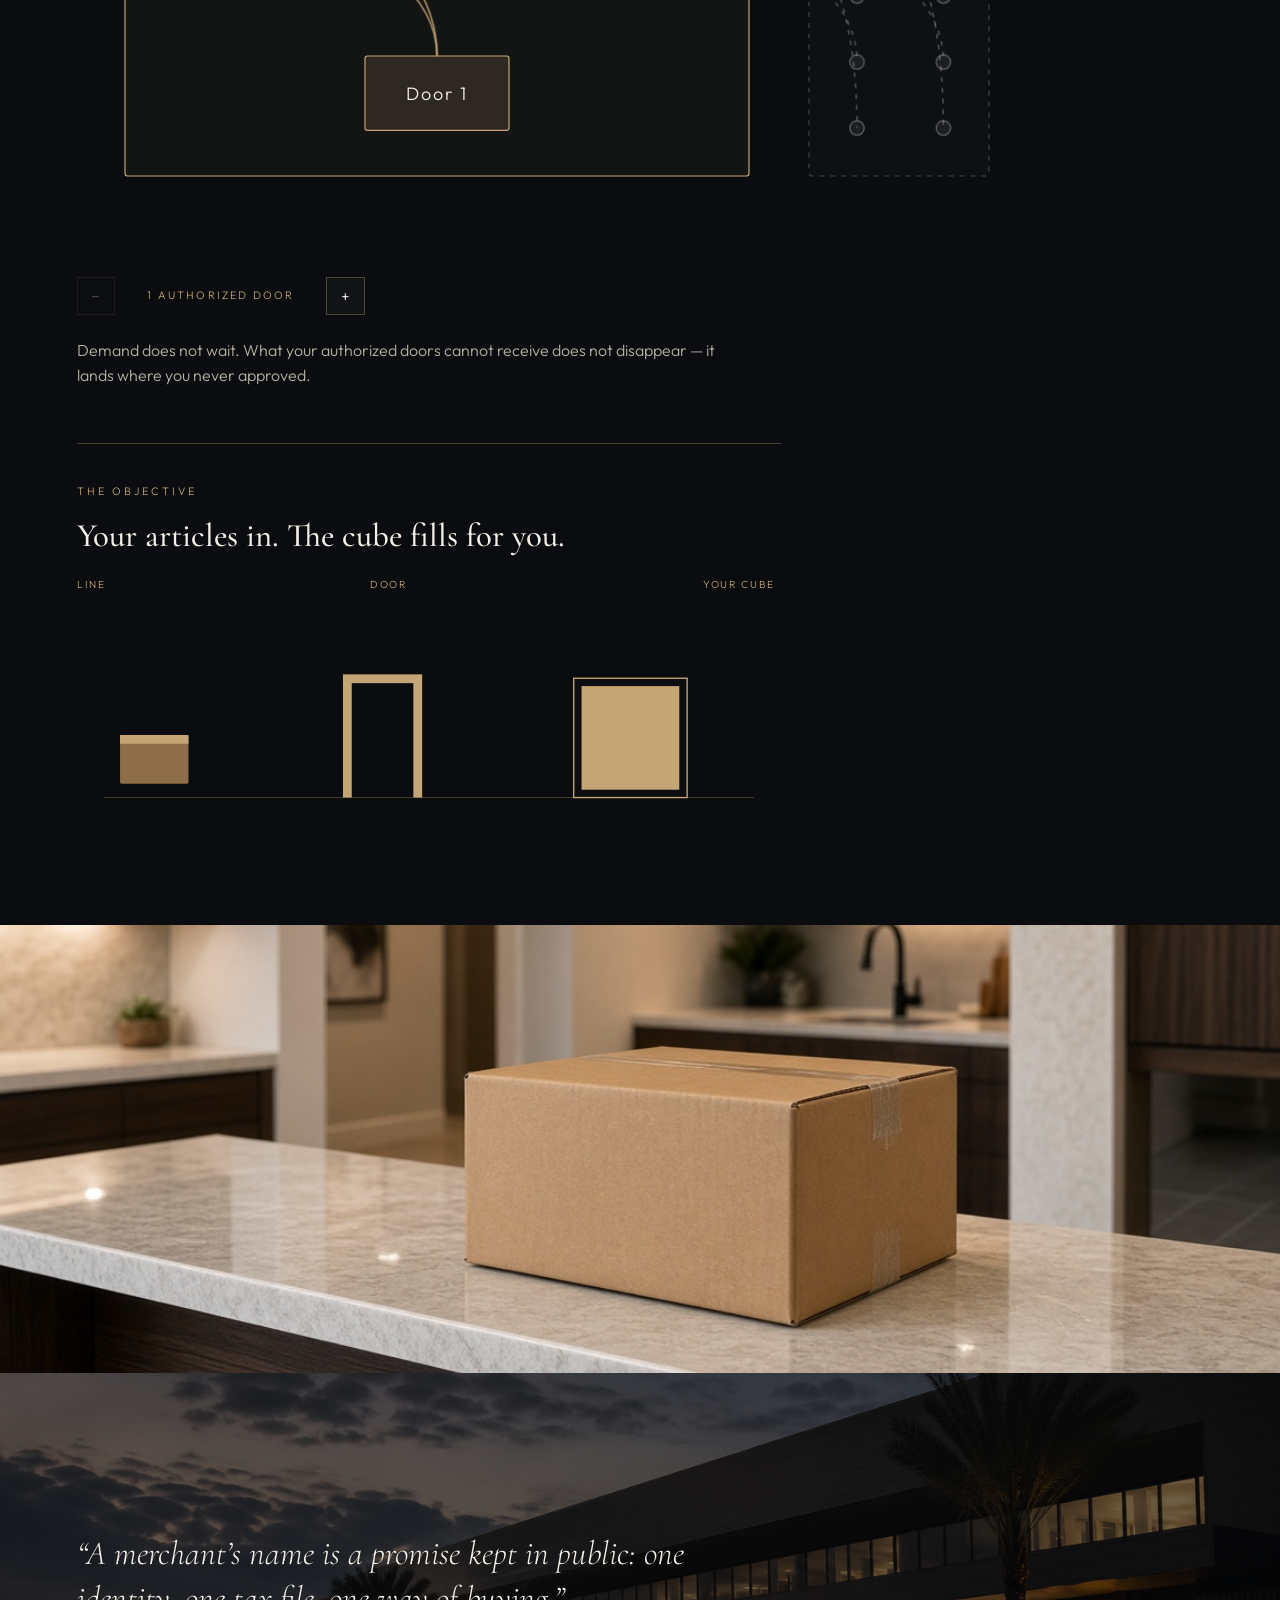
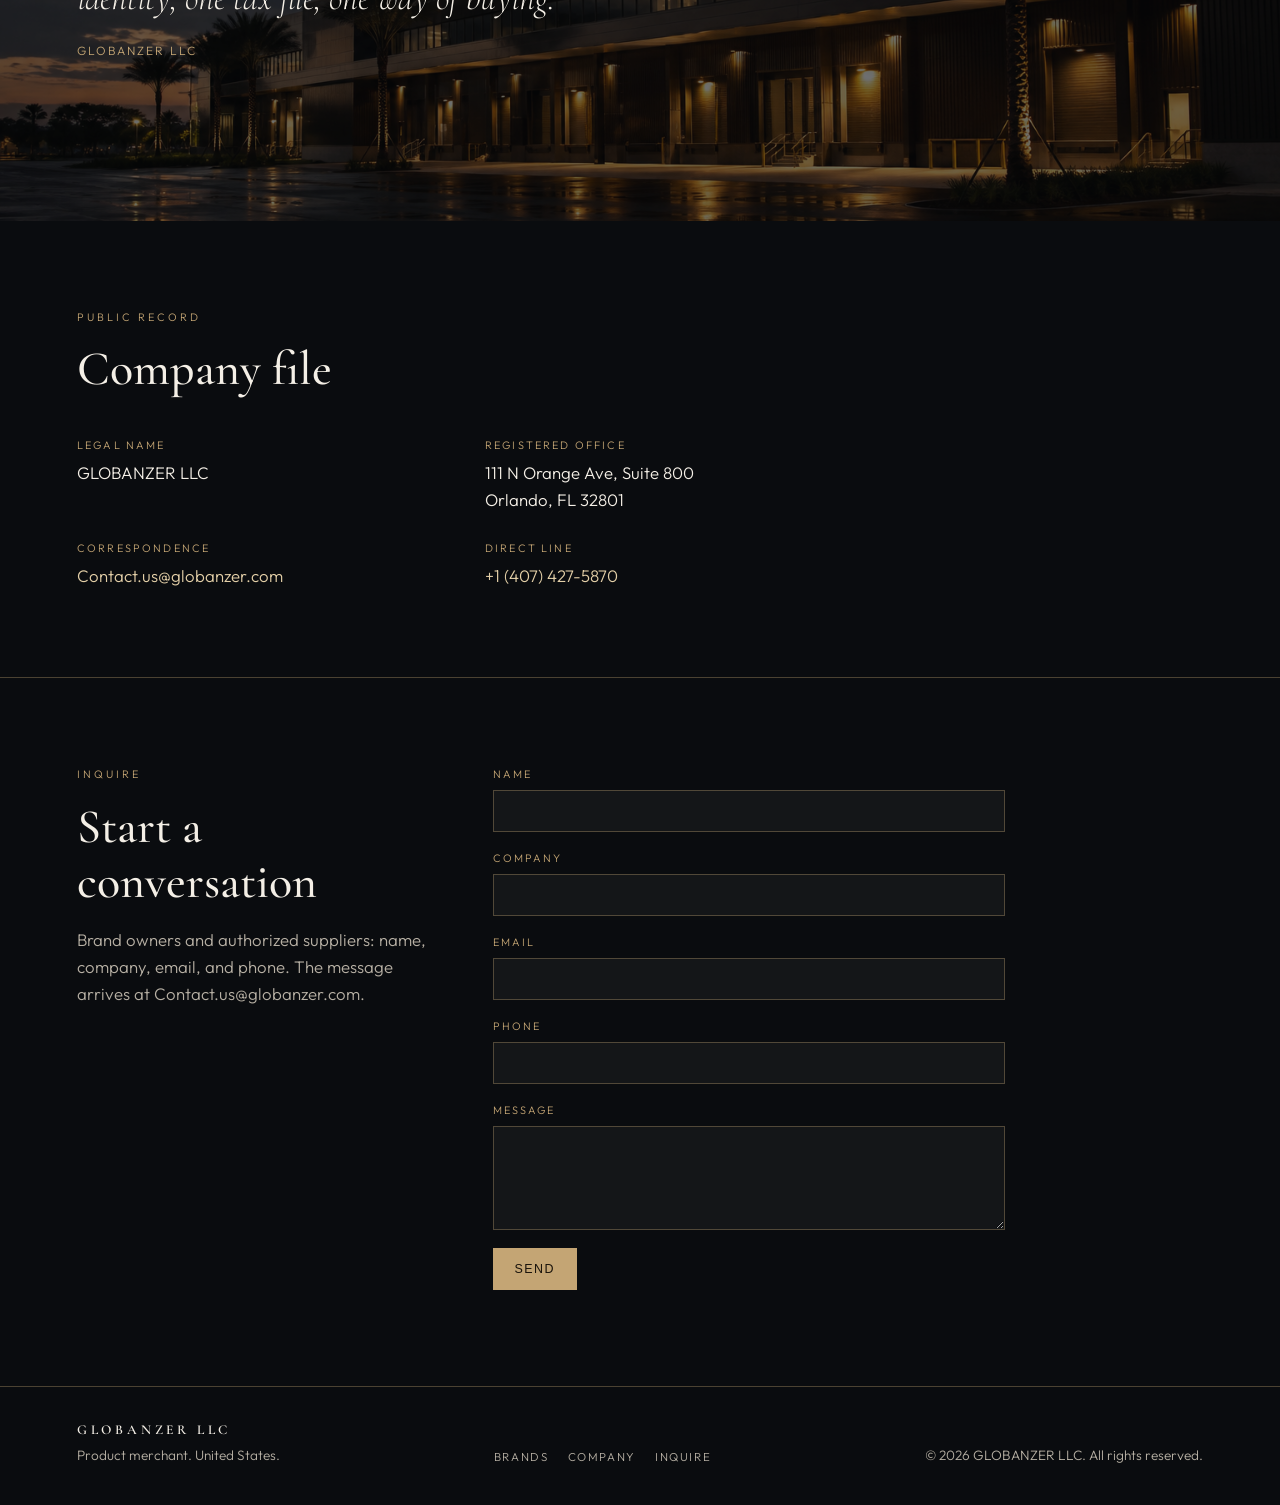
==== commit c601008d: "Spin one product per aisle beside the channel read, and drop the house from the filmstrip. Co-author" ====
--- a/index.html
+++ b/index.html
@@ -117,9 +117,17 @@
   </section>
 
   <section class="diag" id="channel">
-    <figure class="float-card float-a" data-parallax>
-      <img src="assets/globanzer-float-line.png" alt="" width="900" height="1200" />
-    </figure>
+    <div class="orbit" aria-hidden="true">
+      <div class="orbit-rail"></div>
+      <div class="orbit-ring">
+        <figure class="orbit-card" style="--i:0"><img src="assets/globanzer-orbit-auto.png" alt="" width="900" height="1200" /><figcaption>Automotive</figcaption></figure>
+        <figure class="orbit-card" style="--i:1"><img src="assets/globanzer-orbit-tools.png" alt="" width="900" height="1200" /><figcaption>Tools</figcaption></figure>
+        <figure class="orbit-card" style="--i:2"><img src="assets/globanzer-orbit-tech.png" alt="" width="900" height="1200" /><figcaption>Electronics</figcaption></figure>
+        <figure class="orbit-card" style="--i:3"><img src="assets/globanzer-orbit-pets.png" alt="" width="900" height="1200" /><figcaption>Pets</figcaption></figure>
+        <figure class="orbit-card" style="--i:4"><img src="assets/globanzer-orbit-baby.png" alt="" width="900" height="1200" /><figcaption>Baby</figcaption></figure>
+        <figure class="orbit-card" style="--i:5"><img src="assets/globanzer-orbit-care.png" alt="" width="900" height="1200" /><figcaption>Home</figcaption></figure>
+      </div>
+    </div>
     <header class="section-head">
       <p class="eyebrow">Channel read</p>
       <h2>Six questions we ask<br />before we write to a brand.</h2>
@@ -131,30 +139,23 @@
   <section class="film" aria-label="Where demand lands">
     <div class="marquee">
       <div class="marquee-track">
-        <img src="assets/globanzer-chapter-demand.png" alt="" width="1920" height="1080" />
-        <img src="assets/globanzer-world-hands.png" alt="" width="1200" height="900" />
-        <img src="assets/globanzer-world-auto.png" alt="" width="1200" height="900" />
-        <img src="assets/globanzer-world-tools.png" alt="" width="1200" height="900" />
-        <img src="assets/globanzer-world-tech.png" alt="" width="1200" height="900" />
-        <img src="assets/globanzer-world-pets.png" alt="" width="1200" height="900" />
-        <img src="assets/globanzer-world-baby.png" alt="" width="1200" height="900" />
-        <img src="assets/globanzer-marquee-land.png" alt="" width="1200" height="900" />
-        <img src="assets/globanzer-chapter-demand.png" alt="" width="1920" height="1080" />
-        <img src="assets/globanzer-world-hands.png" alt="" width="1200" height="900" />
-        <img src="assets/globanzer-world-auto.png" alt="" width="1200" height="900" />
-        <img src="assets/globanzer-world-tools.png" alt="" width="1200" height="900" />
-        <img src="assets/globanzer-world-tech.png" alt="" width="1200" height="900" />
-        <img src="assets/globanzer-world-pets.png" alt="" width="1200" height="900" />
-        <img src="assets/globanzer-world-baby.png" alt="" width="1200" height="900" />
-        <img src="assets/globanzer-marquee-land.png" alt="" width="1200" height="900" />
+        <img src="assets/globanzer-orbit-auto.png" alt="" width="900" height="1200" />
+        <img src="assets/globanzer-orbit-tools.png" alt="" width="900" height="1200" />
+        <img src="assets/globanzer-orbit-tech.png" alt="" width="900" height="1200" />
+        <img src="assets/globanzer-orbit-pets.png" alt="" width="900" height="1200" />
+        <img src="assets/globanzer-orbit-baby.png" alt="" width="900" height="1200" />
+        <img src="assets/globanzer-orbit-care.png" alt="" width="900" height="1200" />
+        <img src="assets/globanzer-orbit-auto.png" alt="" width="900" height="1200" />
+        <img src="assets/globanzer-orbit-tools.png" alt="" width="900" height="1200" />
+        <img src="assets/globanzer-orbit-tech.png" alt="" width="900" height="1200" />
+        <img src="assets/globanzer-orbit-pets.png" alt="" width="900" height="1200" />
+        <img src="assets/globanzer-orbit-baby.png" alt="" width="900" height="1200" />
+        <img src="assets/globanzer-orbit-care.png" alt="" width="900" height="1200" />
       </div>
     </div>
   </section>
 
   <section class="steps" id="method">
-    <figure class="float-card float-b" data-parallax>
-      <img src="assets/globanzer-float-door.png" alt="" width="900" height="1200" />
-    </figure>
     <header class="section-head">
       <p class="eyebrow">Before we knock</p>
       <h2>How we read a brand —<br />and when we walk away.</h2>
--- a/styles.css
+++ b/styles.css
@@ -209,26 +209,87 @@
 .frame:nth-child(1) .frame-shot { object-position: 62% 50%; }
 
 .diag, .steps, .doors { position: relative; overflow: visible; }
-.float-card {
-  display: none;
+
+.orbit {
+  position: relative;
+  height: 18rem;
+  margin: 0 auto 2.2rem;
+  max-width: 22rem;
+  perspective: 900px;
+}
+.orbit-rail {
+  position: absolute;
+  left: 50%;
+  top: 48%;
+  width: 17.5rem;
+  height: 8.2rem;
+  margin: -4.1rem 0 0 -8.75rem;
+  border: 1px solid var(--hair);
+  border-radius: 50%;
+  transform: rotateX(68deg);
+  pointer-events: none;
+}
+.orbit-ring {
+  position: absolute;
+  inset: 0;
+  transform-style: preserve-3d;
+  animation: orbit-spin 32s linear infinite;
+}
+.orbit:hover .orbit-ring { animation-play-state: paused; }
+.orbit-card {
+  position: absolute;
+  left: 50%;
+  top: 50%;
+  width: 7.4rem;
+  height: 10.2rem;
+  margin: -5.1rem 0 0 -3.7rem;
+  transform: rotateY(calc(var(--i) * 60deg)) translateZ(10.4rem);
+  backface-visibility: hidden;
+  -webkit-backface-visibility: hidden;
+  background: #0c0e12;
+  border: 1px solid var(--hair);
+  overflow: hidden;
+  box-shadow: 0 14px 32px rgba(0, 0, 0, 0.45);
+}
+.orbit-card img {
+  display: block;
+  width: 100%;
+  height: 7.6rem;
+  object-fit: cover;
+}
+.orbit-card figcaption {
   margin: 0;
-  border: 1px solid var(--hair);
-  background: #0c0e12;
-  overflow: hidden;
-  box-shadow: 0 22px 48px rgba(0, 0, 0, 0.42);
-  will-change: transform;
-}
-.float-card img {
-  display: block;
-  width: 100%;
-  height: 22rem;
-  object-fit: cover;
+  padding: 0.45rem 0.4rem 0.5rem;
+  font-size: 0.58rem;
+  letter-spacing: 0.16em;
+  text-transform: uppercase;
+  color: var(--gold);
+  text-align: center;
+}
+@keyframes orbit-spin {
+  from { transform: rotateY(0deg); }
+  to { transform: rotateY(-360deg); }
 }
 @media (min-width: 1120px) {
-  .float-card { display: block; position: absolute; z-index: 2; pointer-events: none; width: 13.2rem; }
-  .float-a { right: 5.5vw; top: 7.2rem; }
-  .float-b { right: 5.5vw; top: 6.2rem; }
-  .steps .section-head, .steps-shell { position: relative; z-index: 1; }
+  .diag { padding-right: 26vw; min-height: 34rem; }
+  .orbit {
+    position: absolute;
+    right: 3vw;
+    top: 5.2rem;
+    width: 22rem;
+    height: 26rem;
+    max-width: none;
+    margin: 0;
+    z-index: 2;
+  }
+  .orbit-rail { width: 20rem; height: 9.4rem; margin: -4.7rem 0 0 -10rem; }
+  .orbit-card {
+    width: 8.1rem;
+    height: 11.2rem;
+    margin: -5.6rem 0 0 -4.05rem;
+    transform: rotateY(calc(var(--i) * 60deg)) translateZ(12.2rem);
+  }
+  .orbit-card img { height: 8.5rem; }
 }
 
 .film {
@@ -755,7 +816,7 @@
   .frame-shot, .frame:hover .frame-shot { transform: none; }
   .diag-read, .steps-panel, .doors-flow { animation: none; }
   .marquee-track { animation: none; }
-  .float-card { transform: none !important; }
+  .orbit-ring { animation: none; }
   .convert-box { animation: none; opacity: 0; }
   .convert-fill { animation: none; transform: scaleY(1); }
 }
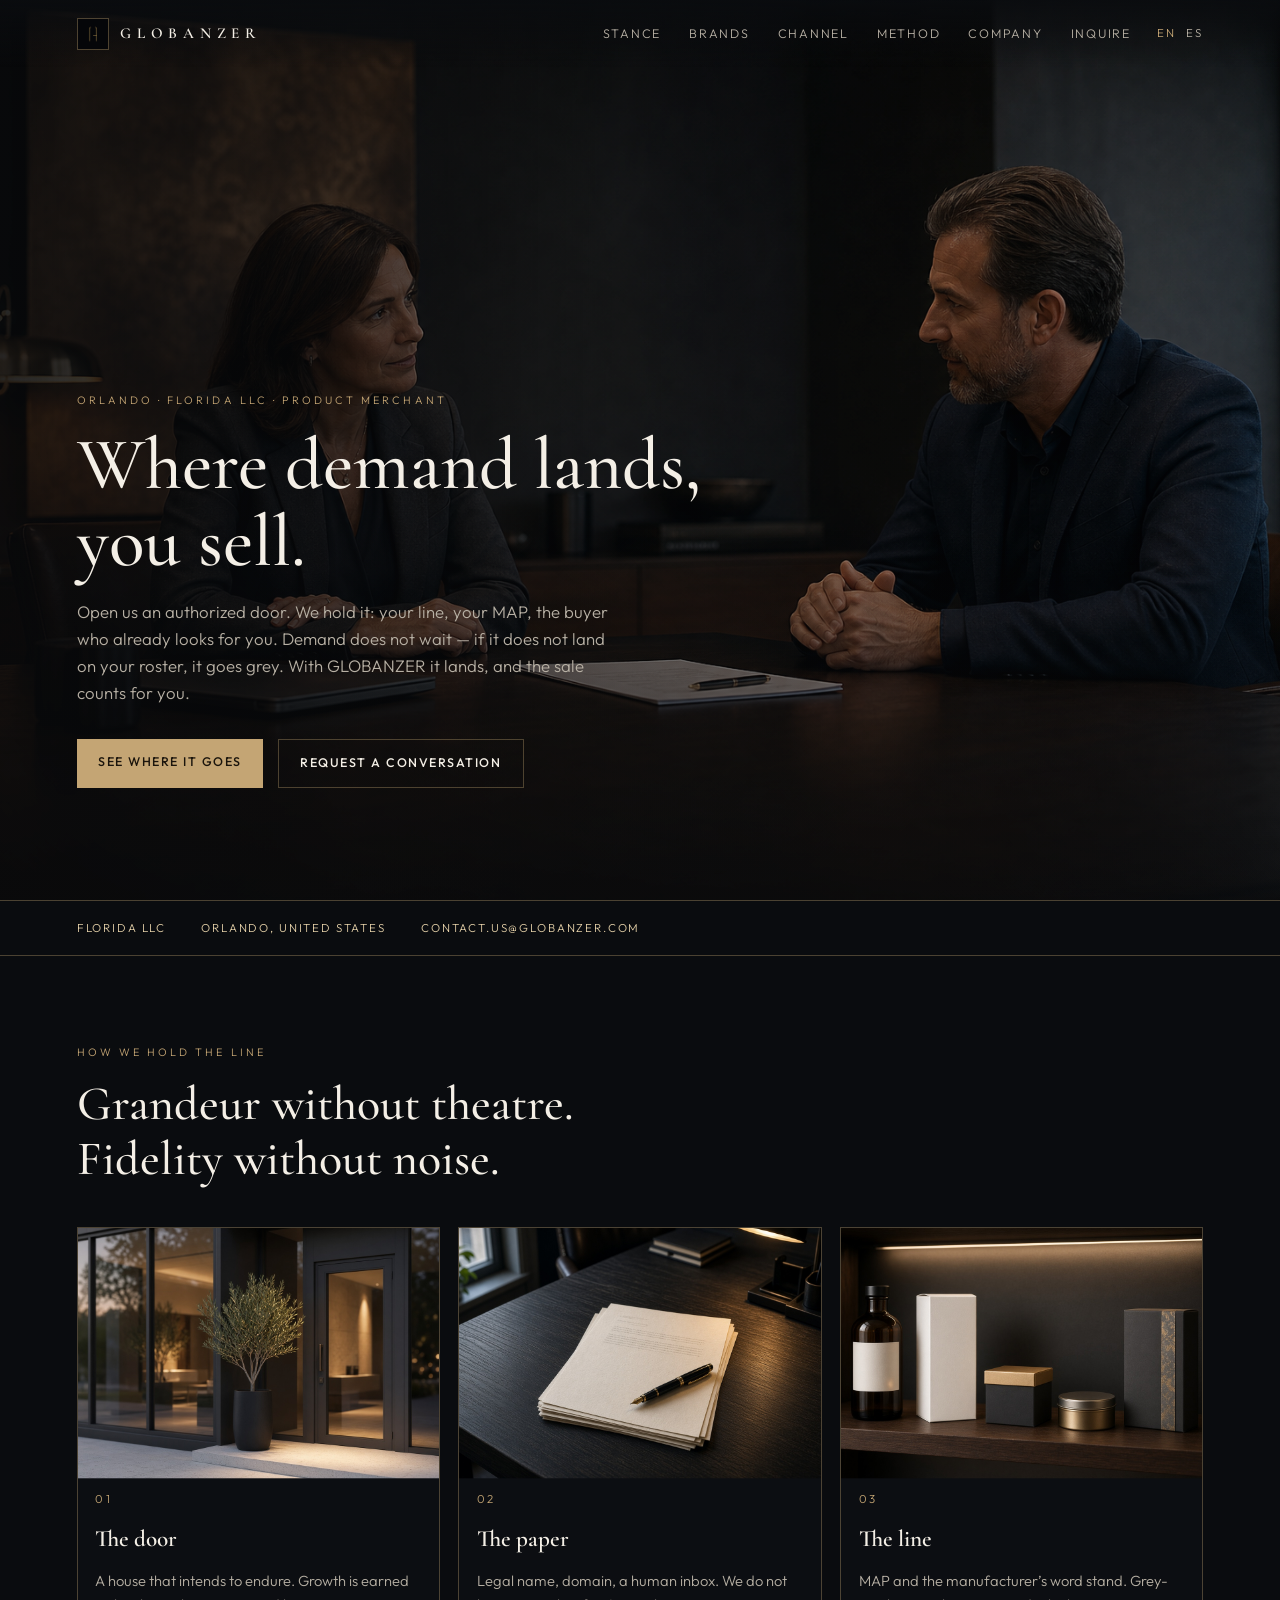
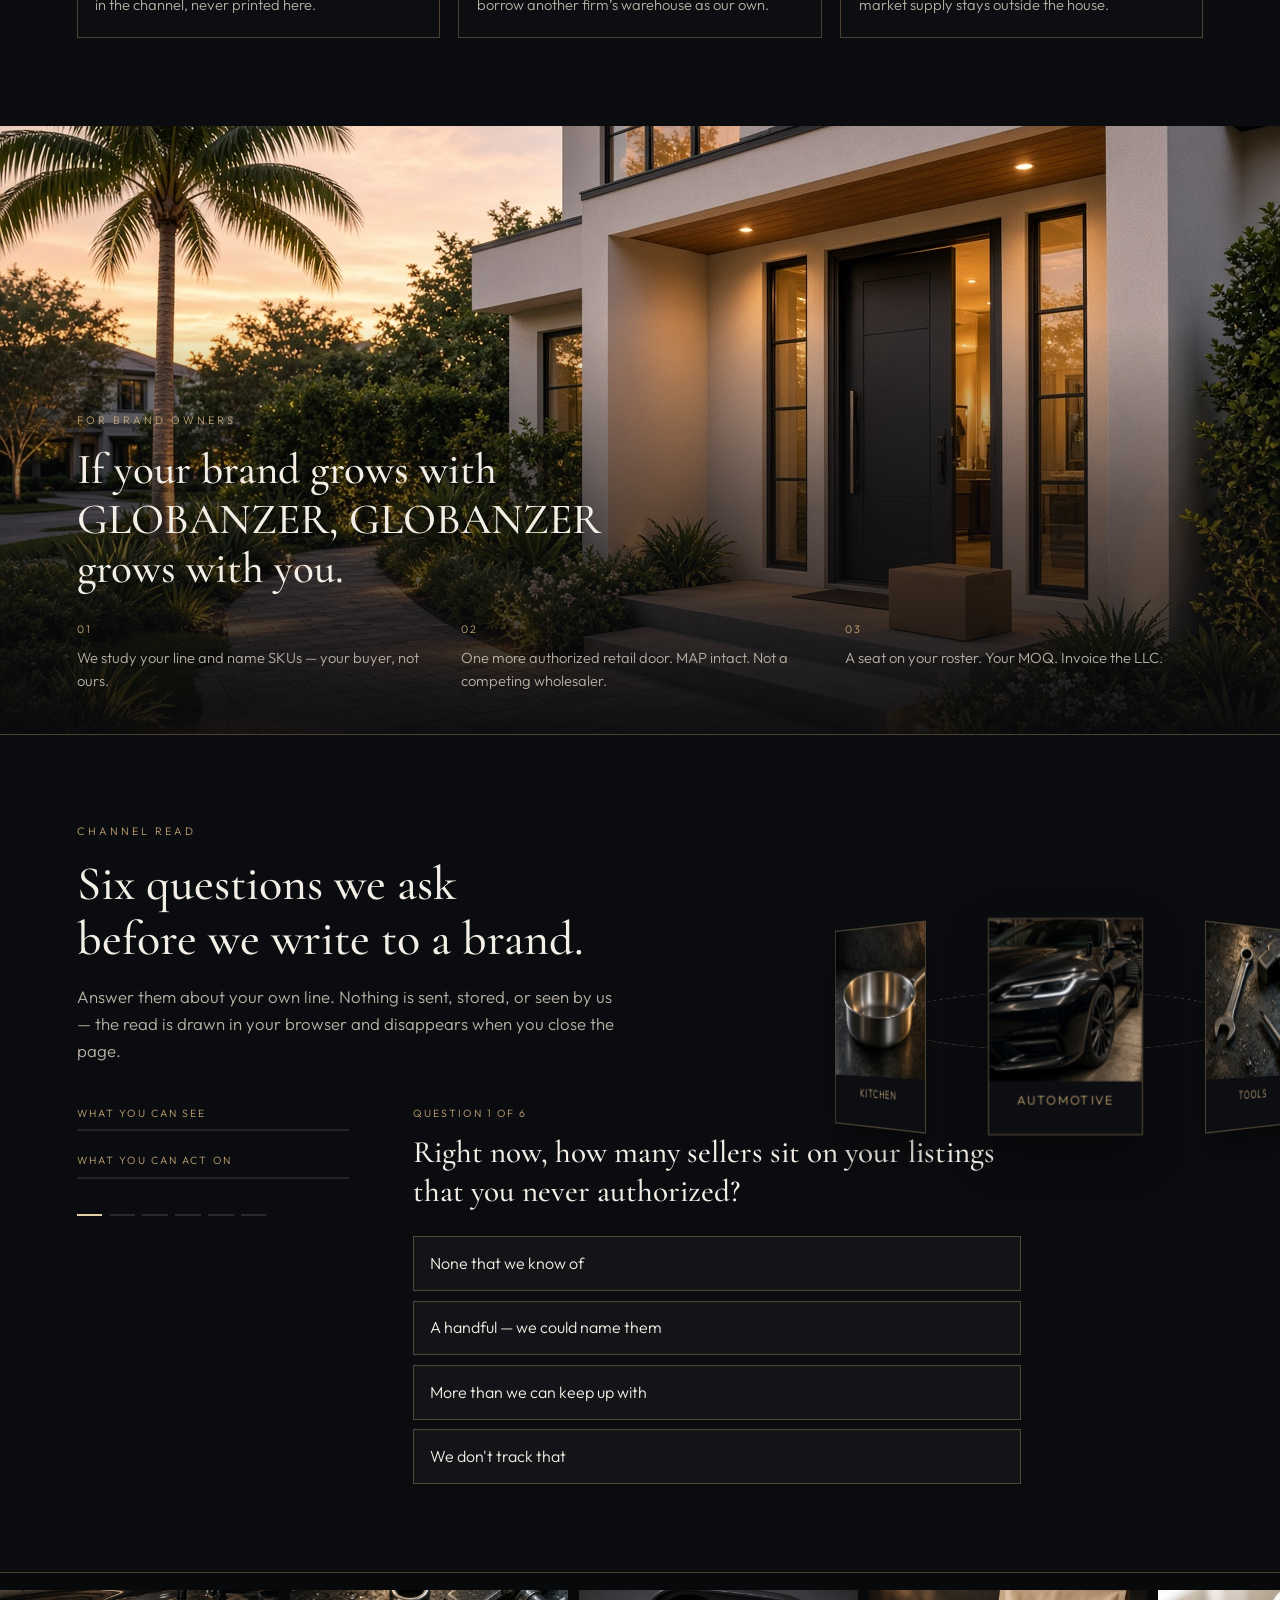
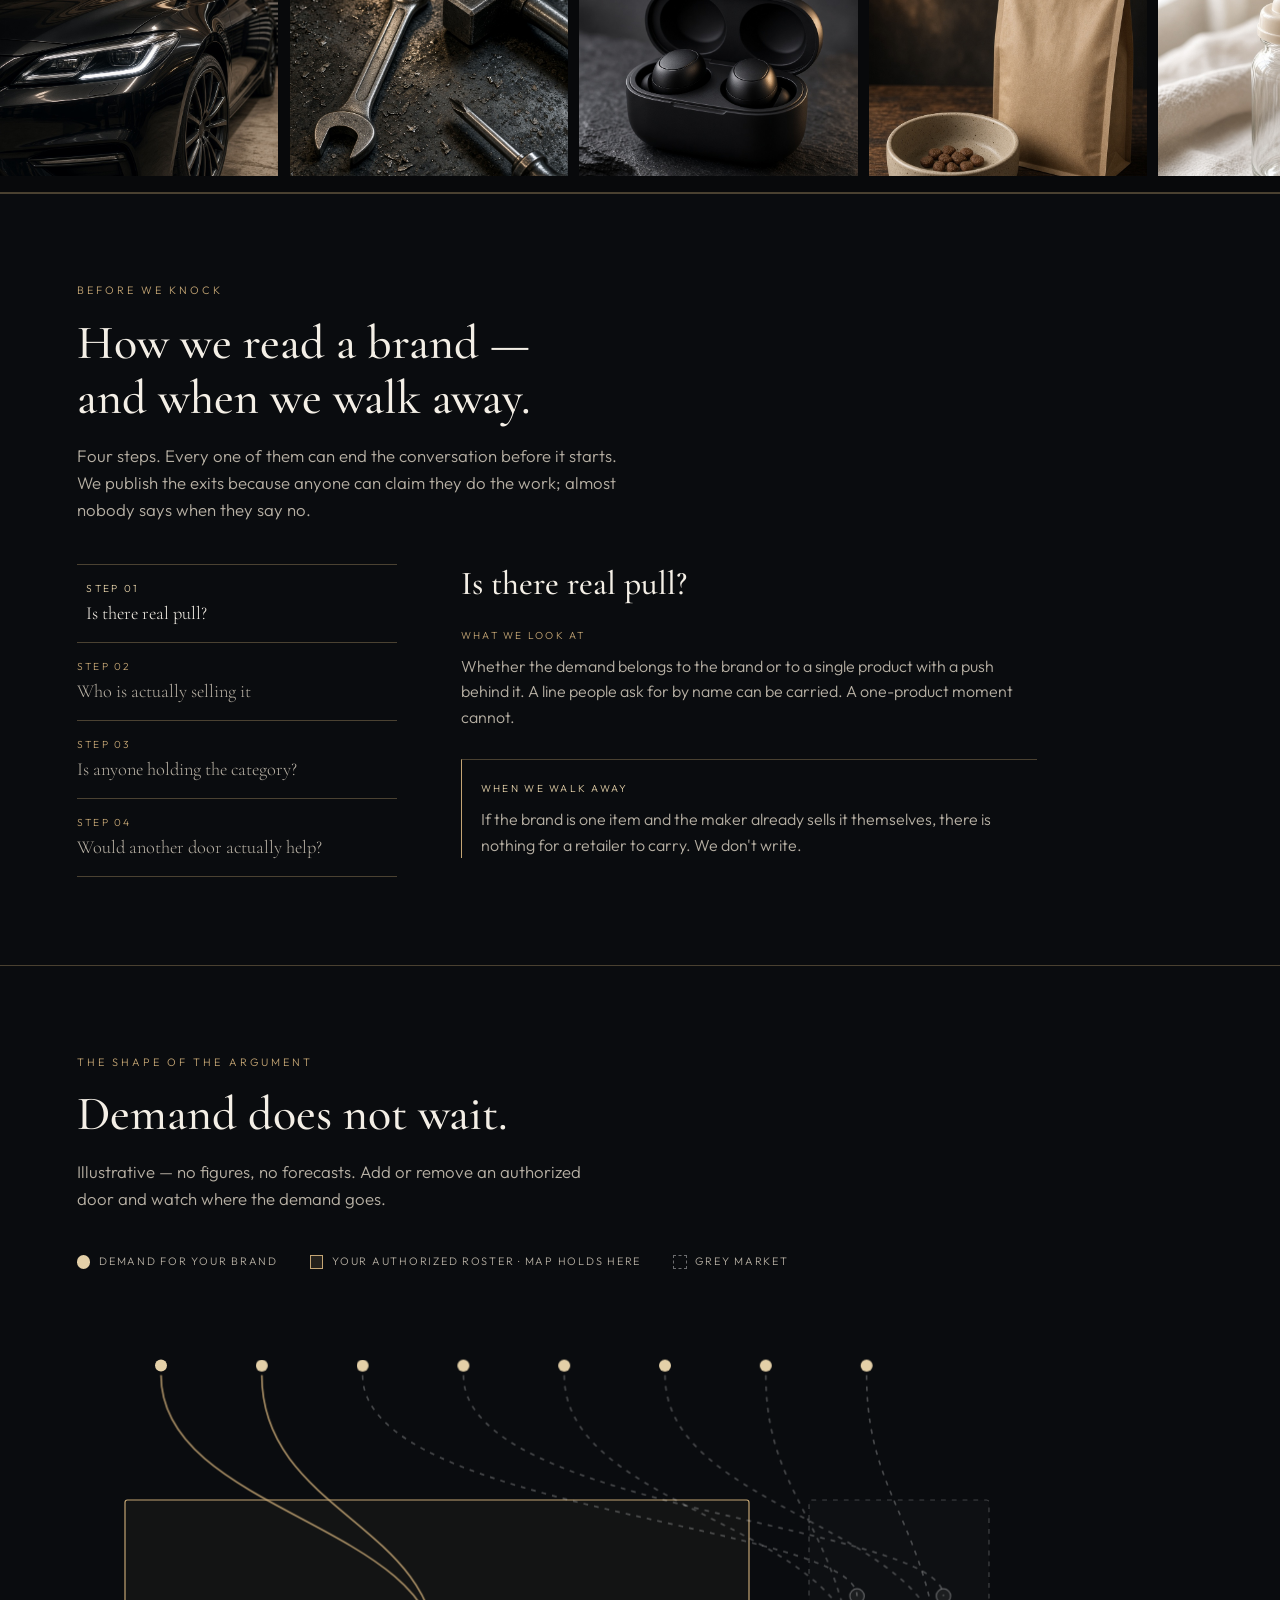
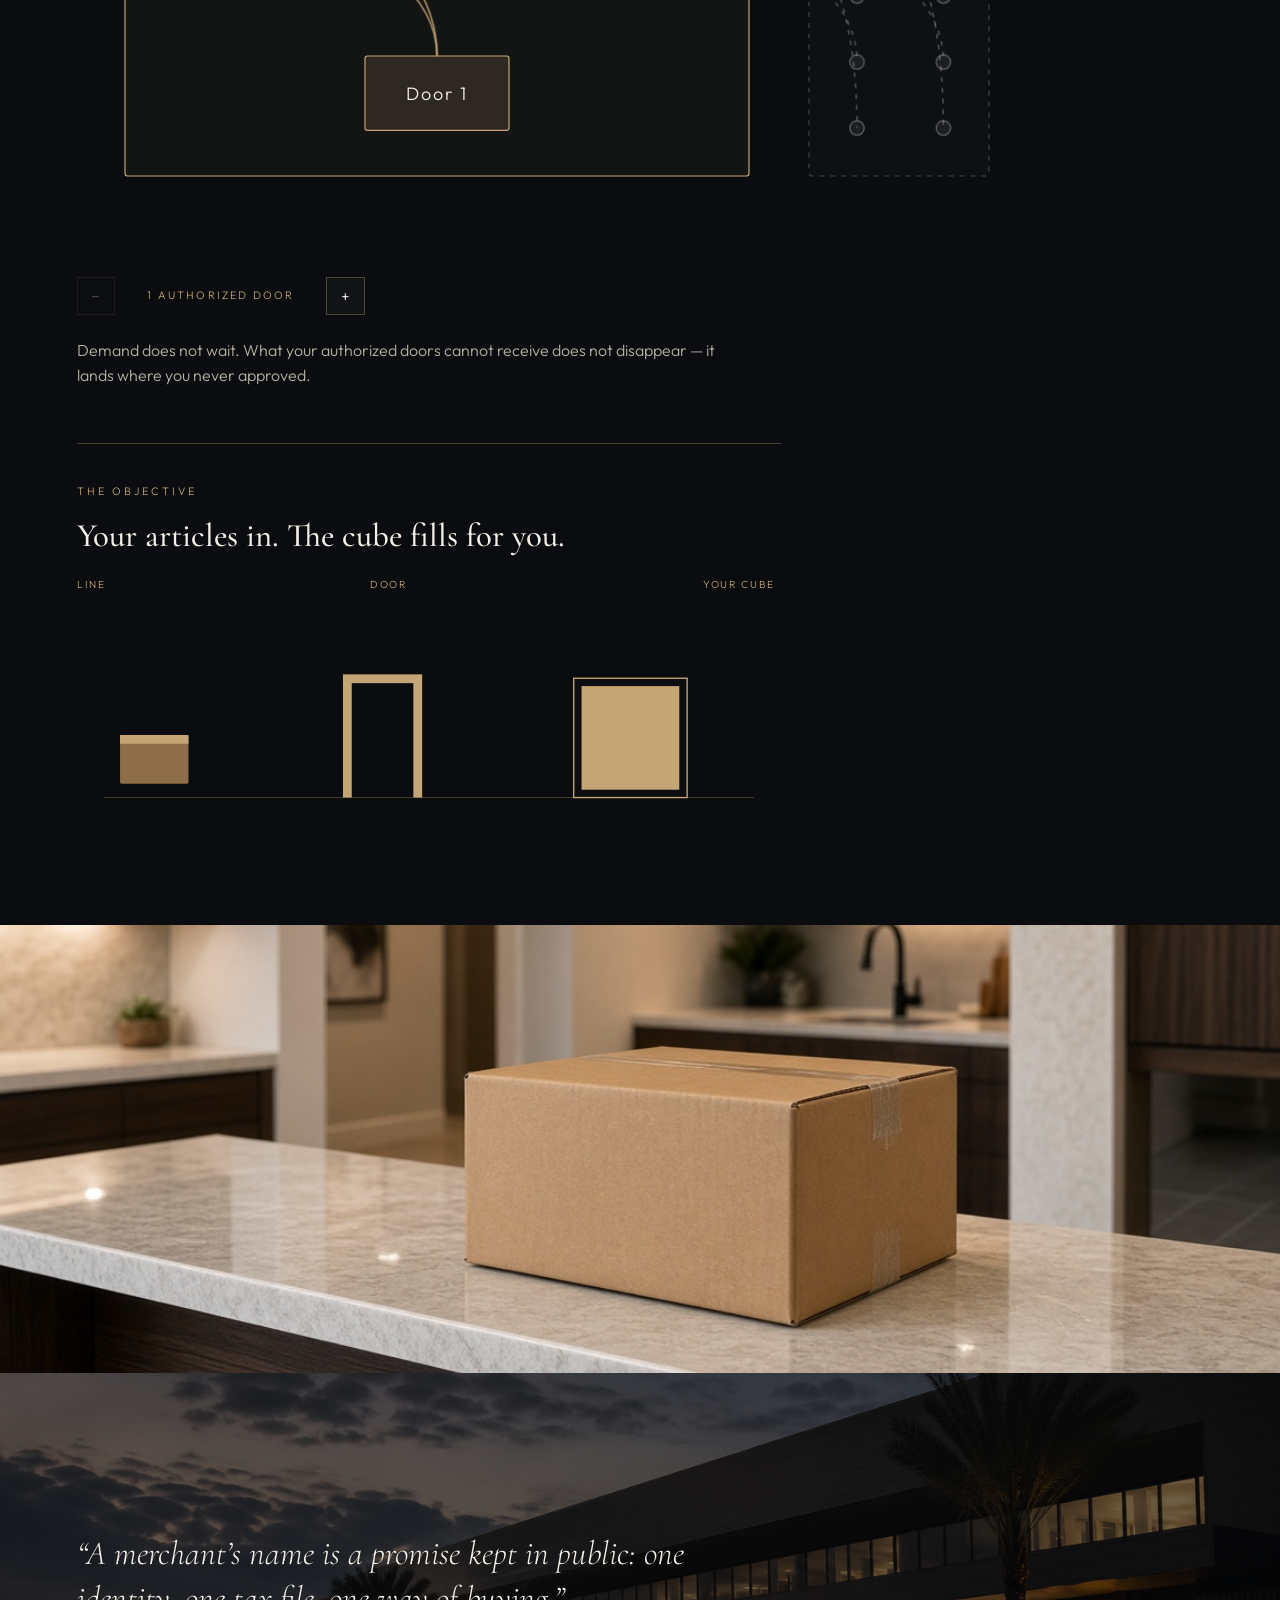
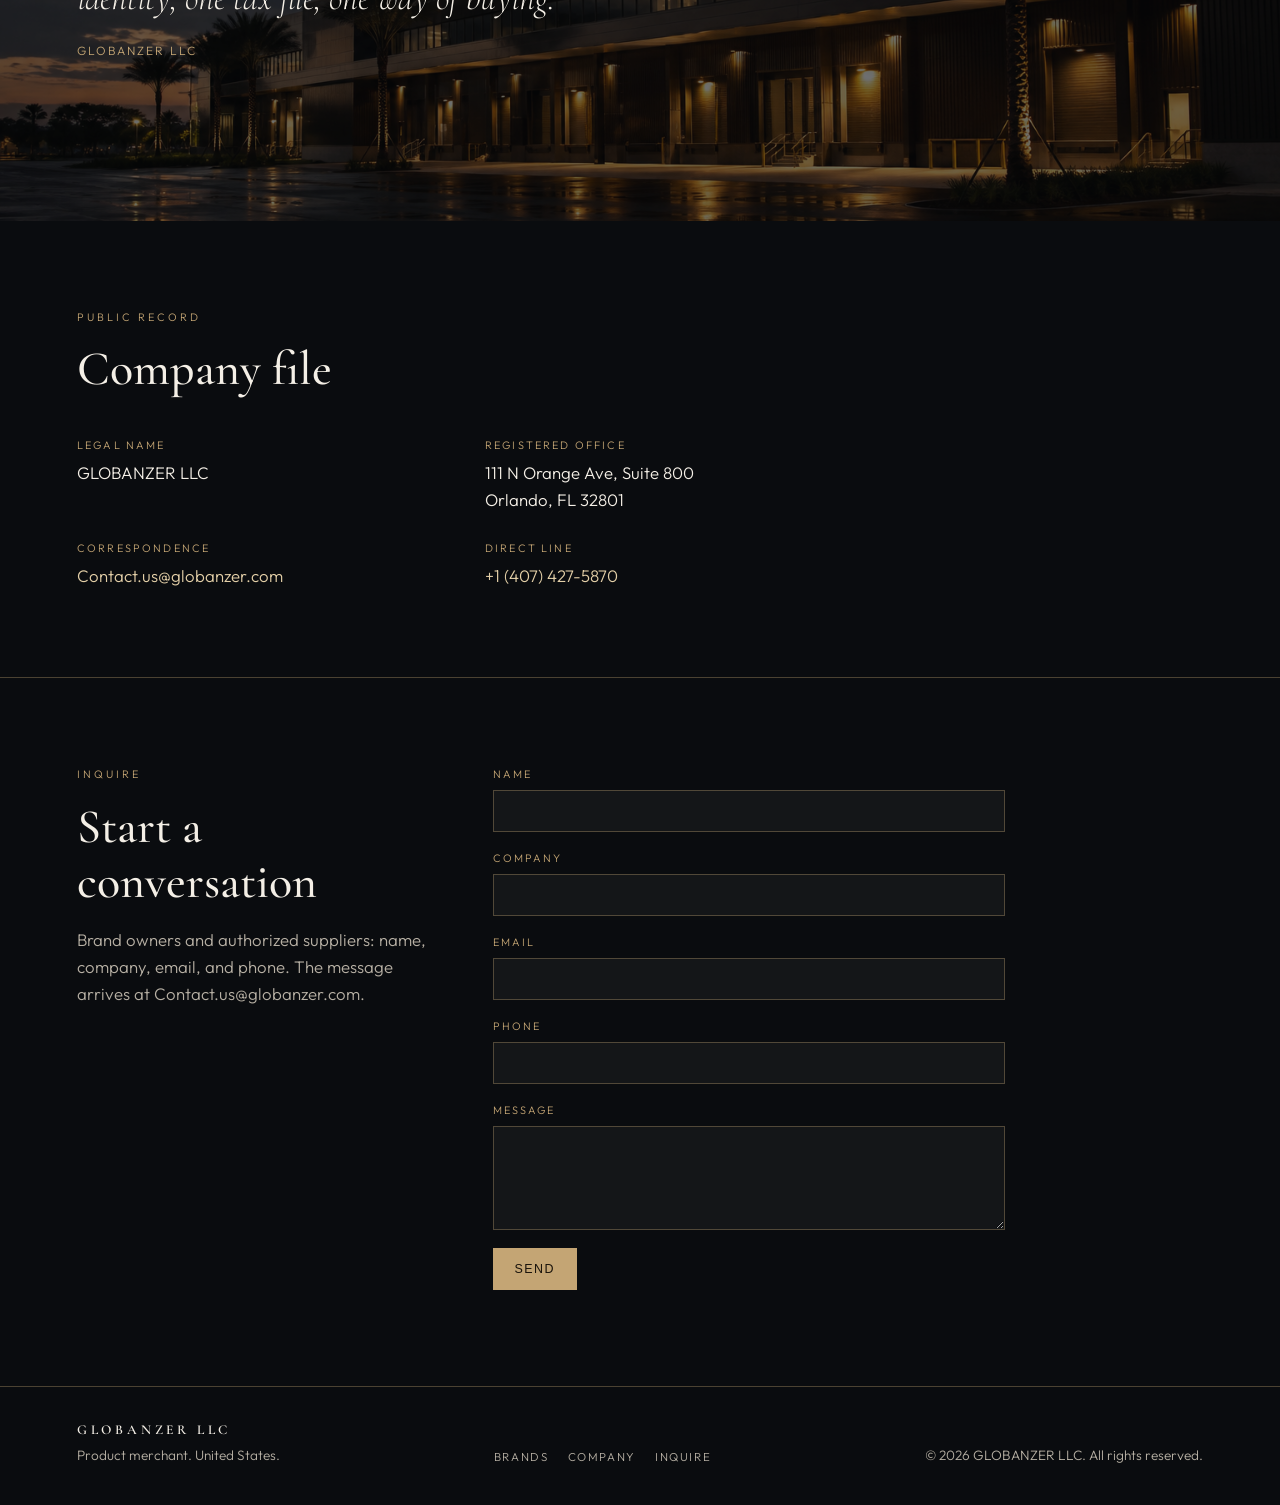
==== commit 50fee0b2: "Add three more main aisles to the orbit, and fill the brand cube box by box until top sales. Co-auth" ====
--- a/index.html
+++ b/index.html
@@ -126,6 +126,9 @@
         <figure class="orbit-card" style="--i:3"><img src="assets/globanzer-orbit-pets.png" alt="" width="900" height="1200" /><figcaption>Pets</figcaption></figure>
         <figure class="orbit-card" style="--i:4"><img src="assets/globanzer-orbit-baby.png" alt="" width="900" height="1200" /><figcaption>Baby</figcaption></figure>
         <figure class="orbit-card" style="--i:5"><img src="assets/globanzer-orbit-care.png" alt="" width="900" height="1200" /><figcaption>Home</figcaption></figure>
+        <figure class="orbit-card" style="--i:6"><img src="assets/globanzer-orbit-beauty.png" alt="" width="900" height="1200" /><figcaption>Beauty</figcaption></figure>
+        <figure class="orbit-card" style="--i:7"><img src="assets/globanzer-orbit-sports.png" alt="" width="900" height="1200" /><figcaption>Sports</figcaption></figure>
+        <figure class="orbit-card" style="--i:8"><img src="assets/globanzer-orbit-kitchen.png" alt="" width="900" height="1200" /><figcaption>Kitchen</figcaption></figure>
       </div>
     </div>
     <header class="section-head">
@@ -145,12 +148,18 @@
         <img src="assets/globanzer-orbit-pets.png" alt="" width="900" height="1200" />
         <img src="assets/globanzer-orbit-baby.png" alt="" width="900" height="1200" />
         <img src="assets/globanzer-orbit-care.png" alt="" width="900" height="1200" />
+        <img src="assets/globanzer-orbit-beauty.png" alt="" width="900" height="1200" />
+        <img src="assets/globanzer-orbit-sports.png" alt="" width="900" height="1200" />
+        <img src="assets/globanzer-orbit-kitchen.png" alt="" width="900" height="1200" />
         <img src="assets/globanzer-orbit-auto.png" alt="" width="900" height="1200" />
         <img src="assets/globanzer-orbit-tools.png" alt="" width="900" height="1200" />
         <img src="assets/globanzer-orbit-tech.png" alt="" width="900" height="1200" />
         <img src="assets/globanzer-orbit-pets.png" alt="" width="900" height="1200" />
         <img src="assets/globanzer-orbit-baby.png" alt="" width="900" height="1200" />
         <img src="assets/globanzer-orbit-care.png" alt="" width="900" height="1200" />
+        <img src="assets/globanzer-orbit-beauty.png" alt="" width="900" height="1200" />
+        <img src="assets/globanzer-orbit-sports.png" alt="" width="900" height="1200" />
+        <img src="assets/globanzer-orbit-kitchen.png" alt="" width="900" height="1200" />
       </div>
     </div>
   </section>
@@ -192,6 +201,7 @@
             <rect class="convert-fill" x="516" y="86" width="100" height="106" fill="#c4a574" />
           </g>
         </svg>
+        <p class="convert-mark">Top sales</p>
       </div>
     </aside>
   </section>
--- a/styles.css
+++ b/styles.css
@@ -221,29 +221,30 @@
   position: absolute;
   left: 50%;
   top: 48%;
-  width: 17.5rem;
-  height: 8.2rem;
-  margin: -4.1rem 0 0 -8.75rem;
+  width: 19.2rem;
+  height: 8.8rem;
+  margin: -4.4rem 0 0 -9.6rem;
   border: 1px solid var(--hair);
   border-radius: 50%;
   transform: rotateX(68deg);
   pointer-events: none;
 }
 .orbit-ring {
+  --n: 9;
   position: absolute;
   inset: 0;
   transform-style: preserve-3d;
-  animation: orbit-spin 32s linear infinite;
+  animation: orbit-spin 42s linear infinite;
 }
 .orbit:hover .orbit-ring { animation-play-state: paused; }
 .orbit-card {
   position: absolute;
   left: 50%;
   top: 50%;
-  width: 7.4rem;
-  height: 10.2rem;
-  margin: -5.1rem 0 0 -3.7rem;
-  transform: rotateY(calc(var(--i) * 60deg)) translateZ(10.4rem);
+  width: 6.7rem;
+  height: 9.4rem;
+  margin: -4.7rem 0 0 -3.35rem;
+  transform: rotateY(calc(var(--i) * 360deg / var(--n))) translateZ(12.2rem);
   backface-visibility: hidden;
   -webkit-backface-visibility: hidden;
   background: #0c0e12;
@@ -254,7 +255,7 @@
 .orbit-card img {
   display: block;
   width: 100%;
-  height: 7.6rem;
+  height: 6.9rem;
   object-fit: cover;
 }
 .orbit-card figcaption {
@@ -282,14 +283,14 @@
     margin: 0;
     z-index: 2;
   }
-  .orbit-rail { width: 20rem; height: 9.4rem; margin: -4.7rem 0 0 -10rem; }
+  .orbit-rail { width: 22.4rem; height: 10.2rem; margin: -5.1rem 0 0 -11.2rem; }
   .orbit-card {
-    width: 8.1rem;
-    height: 11.2rem;
-    margin: -5.6rem 0 0 -4.05rem;
-    transform: rotateY(calc(var(--i) * 60deg)) translateZ(12.2rem);
+    width: 7.2rem;
+    height: 10.1rem;
+    margin: -5.05rem 0 0 -3.6rem;
+    transform: rotateY(calc(var(--i) * 360deg / var(--n))) translateZ(14.6rem);
   }
-  .orbit-card img { height: 8.5rem; }
+  .orbit-card img { height: 7.5rem; }
 }
 
 .film {
@@ -304,7 +305,7 @@
   gap: 0.7rem;
   width: max-content;
   padding: 1.05rem 0;
-  animation: film-run 68s linear infinite;
+  animation: film-run 84s linear infinite;
 }
 .marquee:hover .marquee-track { animation-play-state: paused; }
 .marquee-track img {
@@ -354,26 +355,59 @@
 }
 .convert-labs span:nth-child(2) { text-align: center; }
 .convert-labs span:last-child { text-align: right; padding-right: 0.4rem; }
+.convert-stage { position: relative; }
 .convert-stage svg { width: 100%; height: auto; display: block; }
+.convert-mark {
+  position: absolute;
+  right: 3.5%;
+  top: 4%;
+  margin: 0;
+  font-size: 0.62rem;
+  letter-spacing: 0.2em;
+  text-transform: uppercase;
+  color: var(--gold);
+  opacity: 0;
+  pointer-events: none;
+  animation: gz-mark 20s ease-in-out infinite;
+}
 .convert-box {
-  animation: gz-box 8s cubic-bezier(0.4, 0, 0.2, 1) infinite;
+  animation: gz-box 20s cubic-bezier(0.4, 0, 0.2, 1) infinite;
 }
 .convert-fill {
   transform-box: fill-box;
   transform-origin: center bottom;
-  animation: gz-fill 8s cubic-bezier(0.4, 0, 0.2, 1) infinite;
+  animation: gz-fill 20s ease-in-out infinite;
 }
 @keyframes gz-box {
   0% { transform: translateX(0); opacity: 1; }
-  38% { transform: translateX(210px); opacity: 1; }
-  48% { transform: translateX(238px); opacity: 0; }
-  49%, 88% { transform: translateX(0); opacity: 0; }
-  100% { transform: translateX(0); opacity: 1; }
+  9% { transform: translateX(210px); opacity: 1; }
+  12% { transform: translateX(238px); opacity: 0; }
+  13%, 14% { transform: translateX(0); opacity: 0; }
+  15% { transform: translateX(0); opacity: 1; }
+  24% { transform: translateX(210px); opacity: 1; }
+  27% { transform: translateX(238px); opacity: 0; }
+  28%, 29% { transform: translateX(0); opacity: 0; }
+  30% { transform: translateX(0); opacity: 1; }
+  39% { transform: translateX(210px); opacity: 1; }
+  42% { transform: translateX(238px); opacity: 0; }
+  43%, 44% { transform: translateX(0); opacity: 0; }
+  45% { transform: translateX(0); opacity: 1; }
+  54% { transform: translateX(210px); opacity: 1; }
+  57% { transform: translateX(238px); opacity: 0; }
+  58%, 100% { transform: translateX(0); opacity: 0; }
 }
 @keyframes gz-fill {
-  0%, 36% { transform: scaleY(0.07); }
-  52%, 82% { transform: scaleY(1); }
-  100% { transform: scaleY(0.07); }
+  0%, 8% { transform: scaleY(0.06); }
+  13%, 22% { transform: scaleY(0.28); }
+  28%, 37% { transform: scaleY(0.50); }
+  43%, 52% { transform: scaleY(0.74); }
+  58%, 78% { transform: scaleY(1); }
+  90%, 100% { transform: scaleY(0.06); }
+}
+@keyframes gz-mark {
+  0%, 56% { opacity: 0; }
+  60%, 78% { opacity: 1; }
+  86%, 100% { opacity: 0; }
 }
 .chapter-bleed figcaption {
   position: absolute;
@@ -819,4 +853,5 @@
   .orbit-ring { animation: none; }
   .convert-box { animation: none; opacity: 0; }
   .convert-fill { animation: none; transform: scaleY(1); }
-}
+  .convert-mark { animation: none; opacity: 1; }
+}
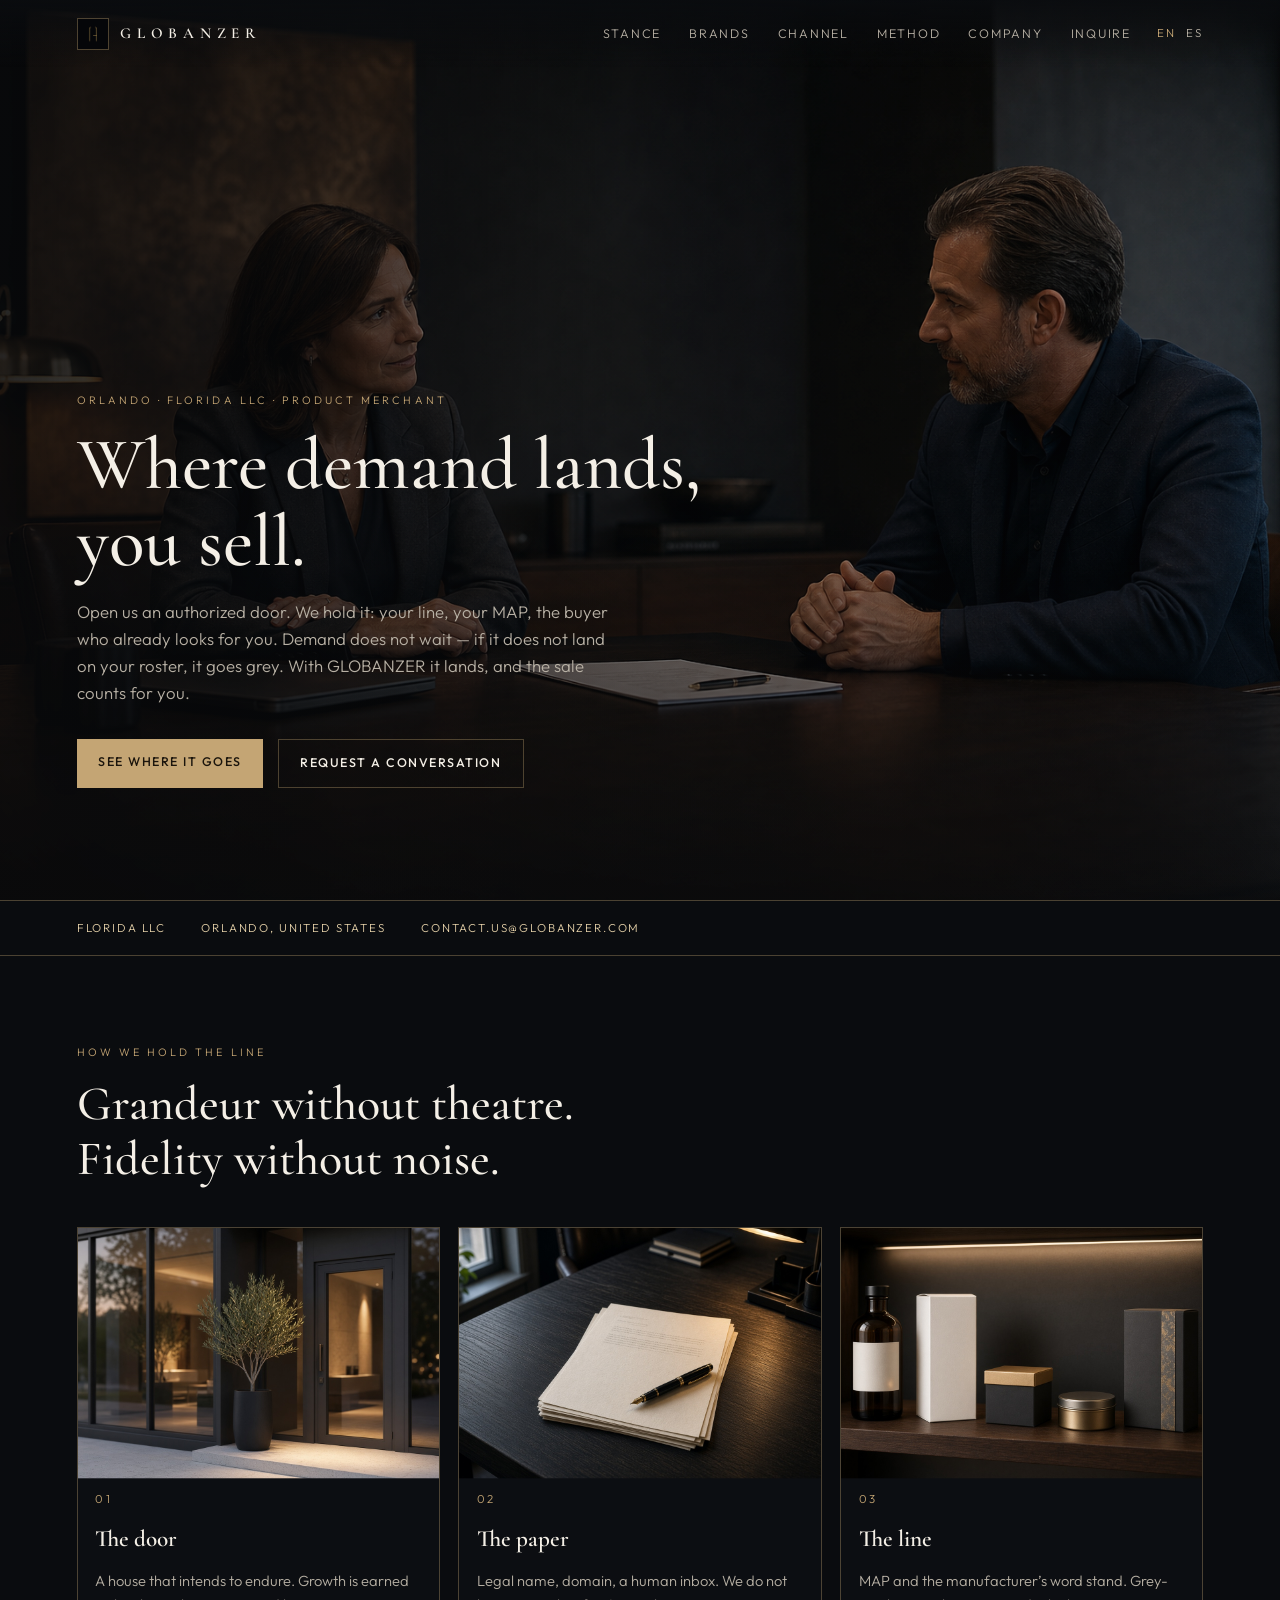
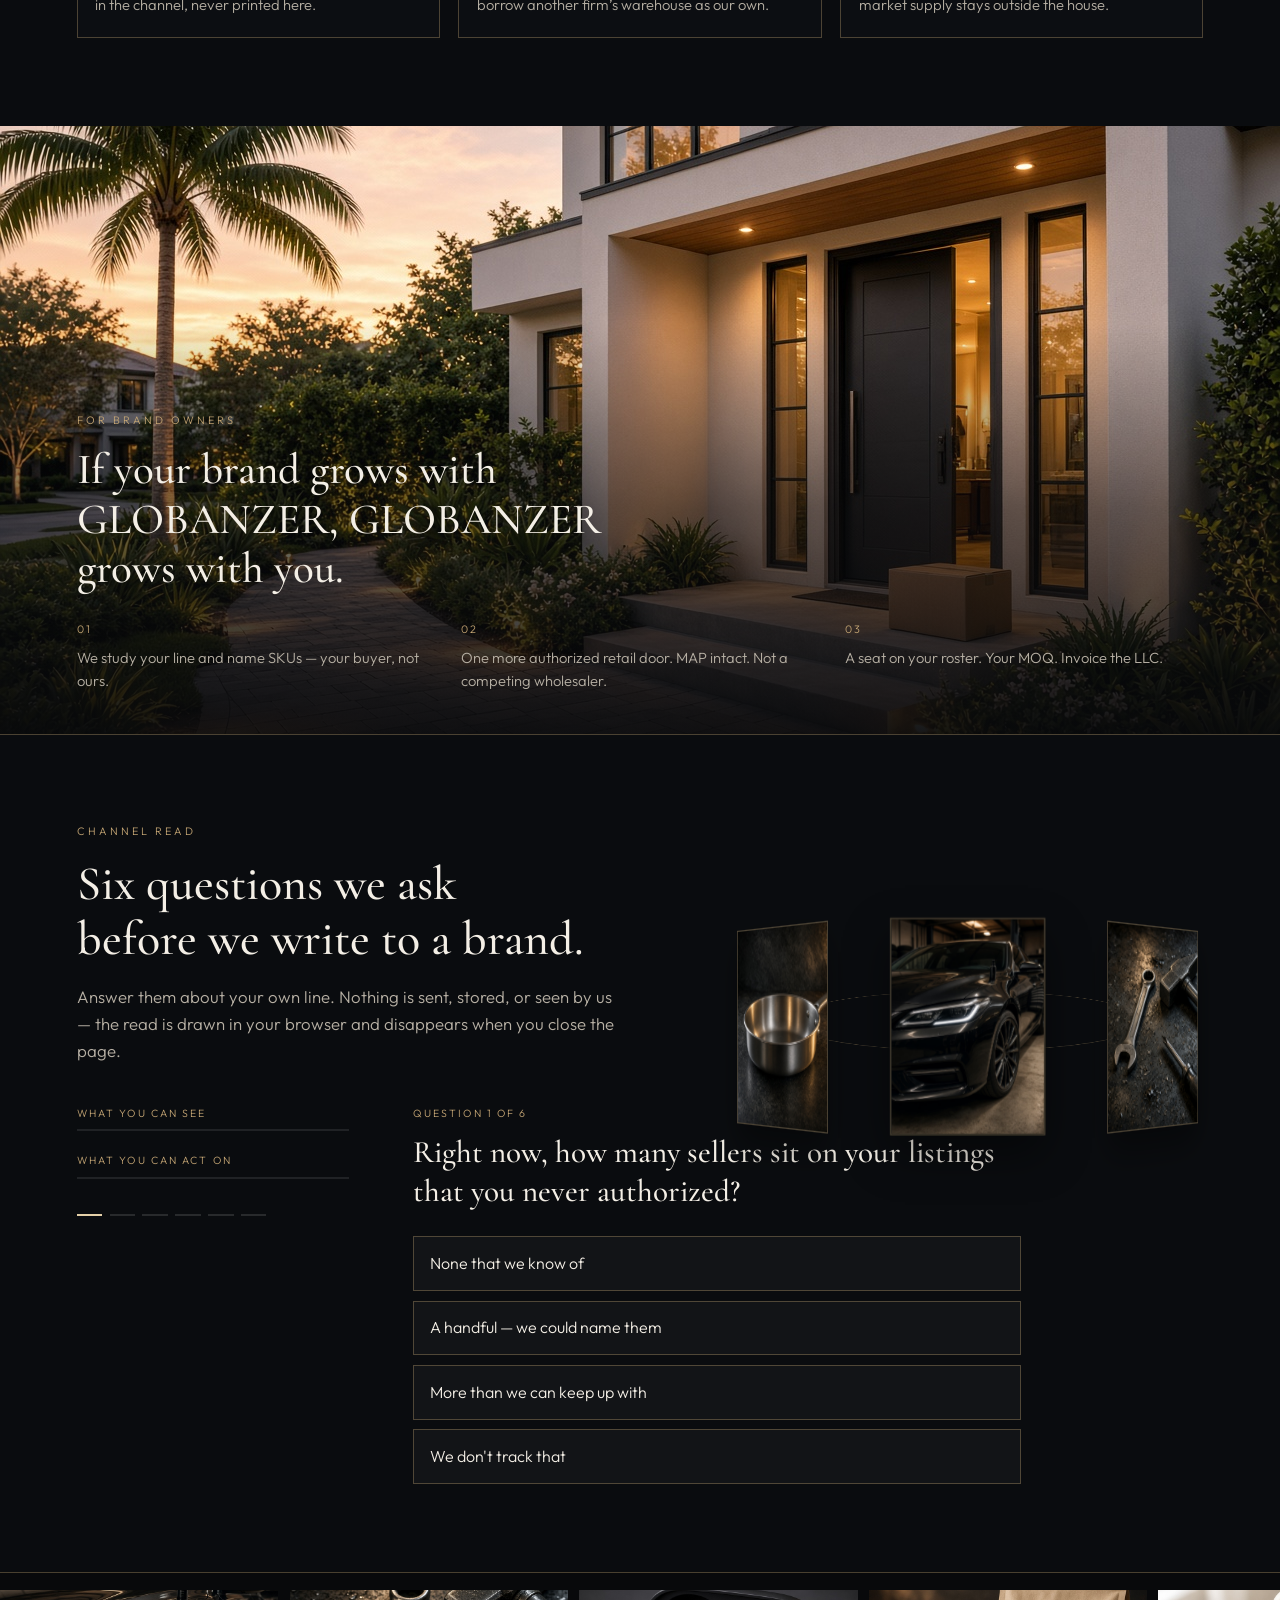
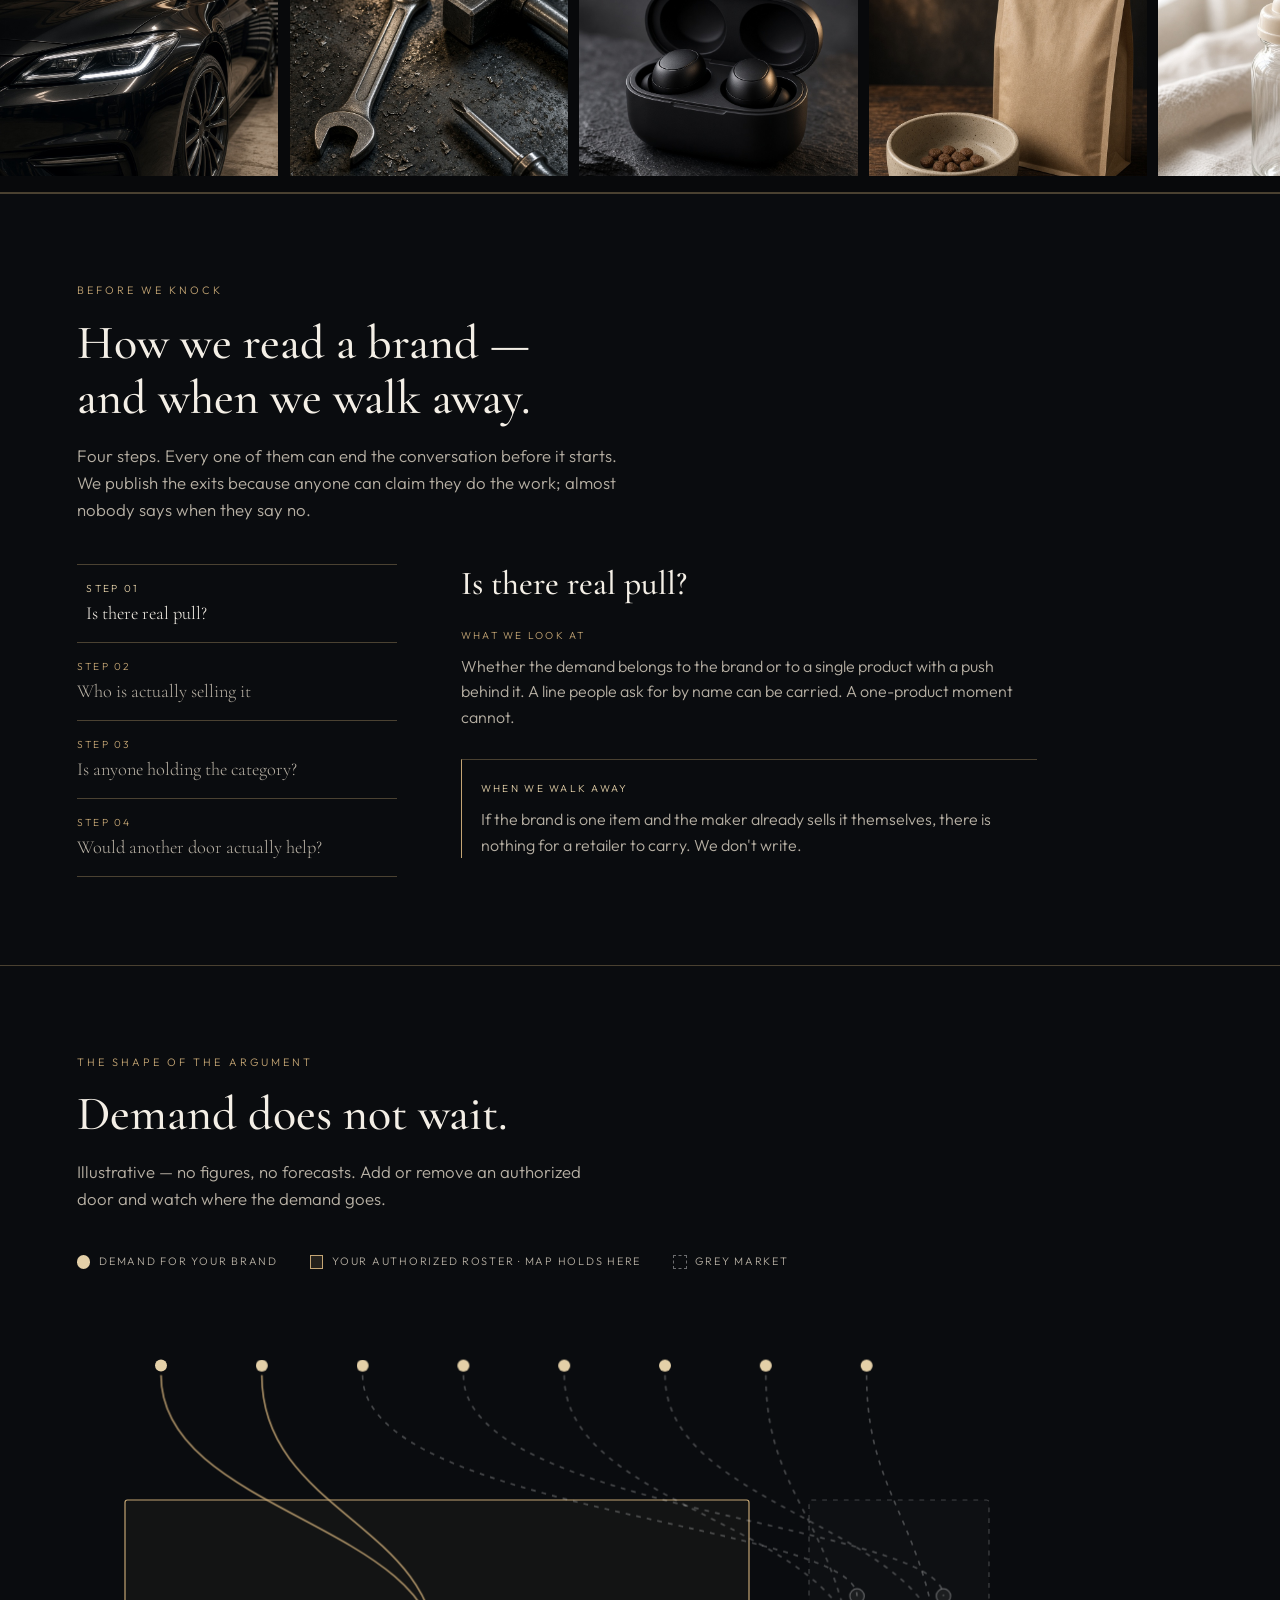
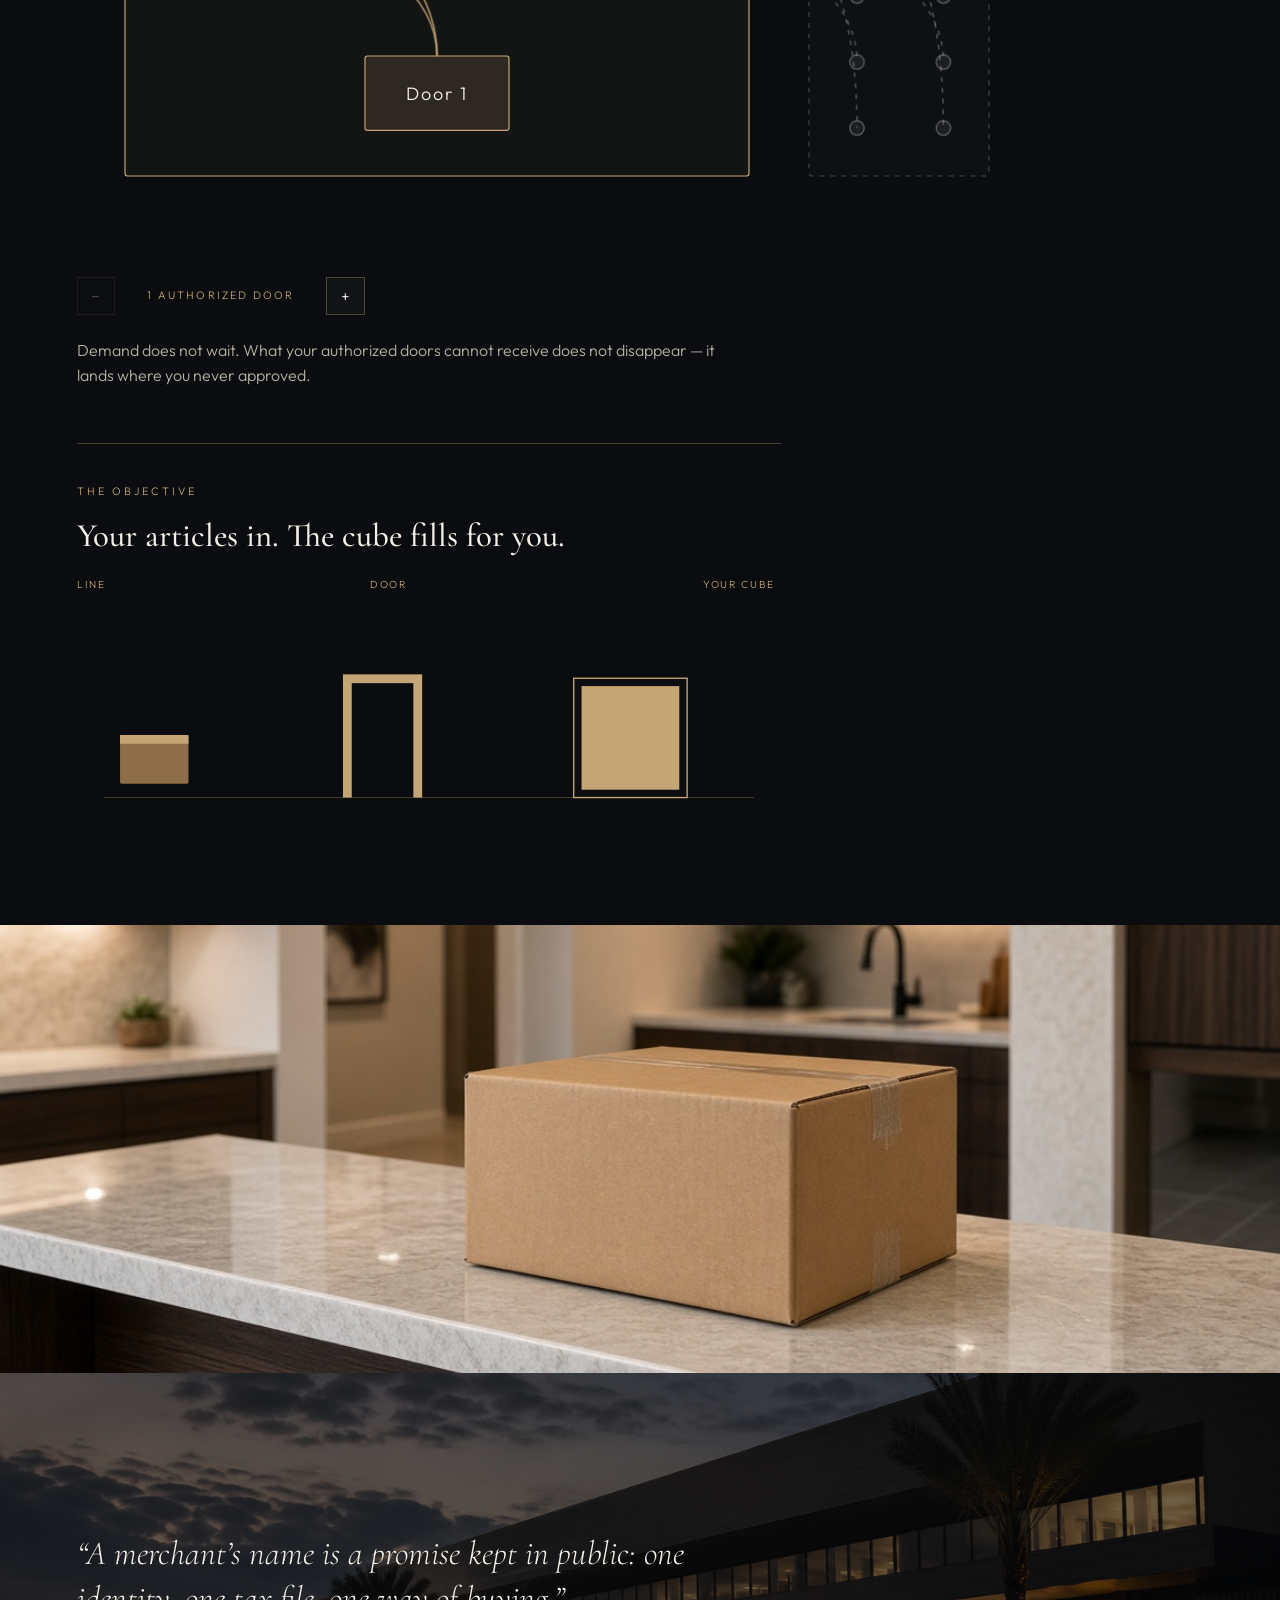
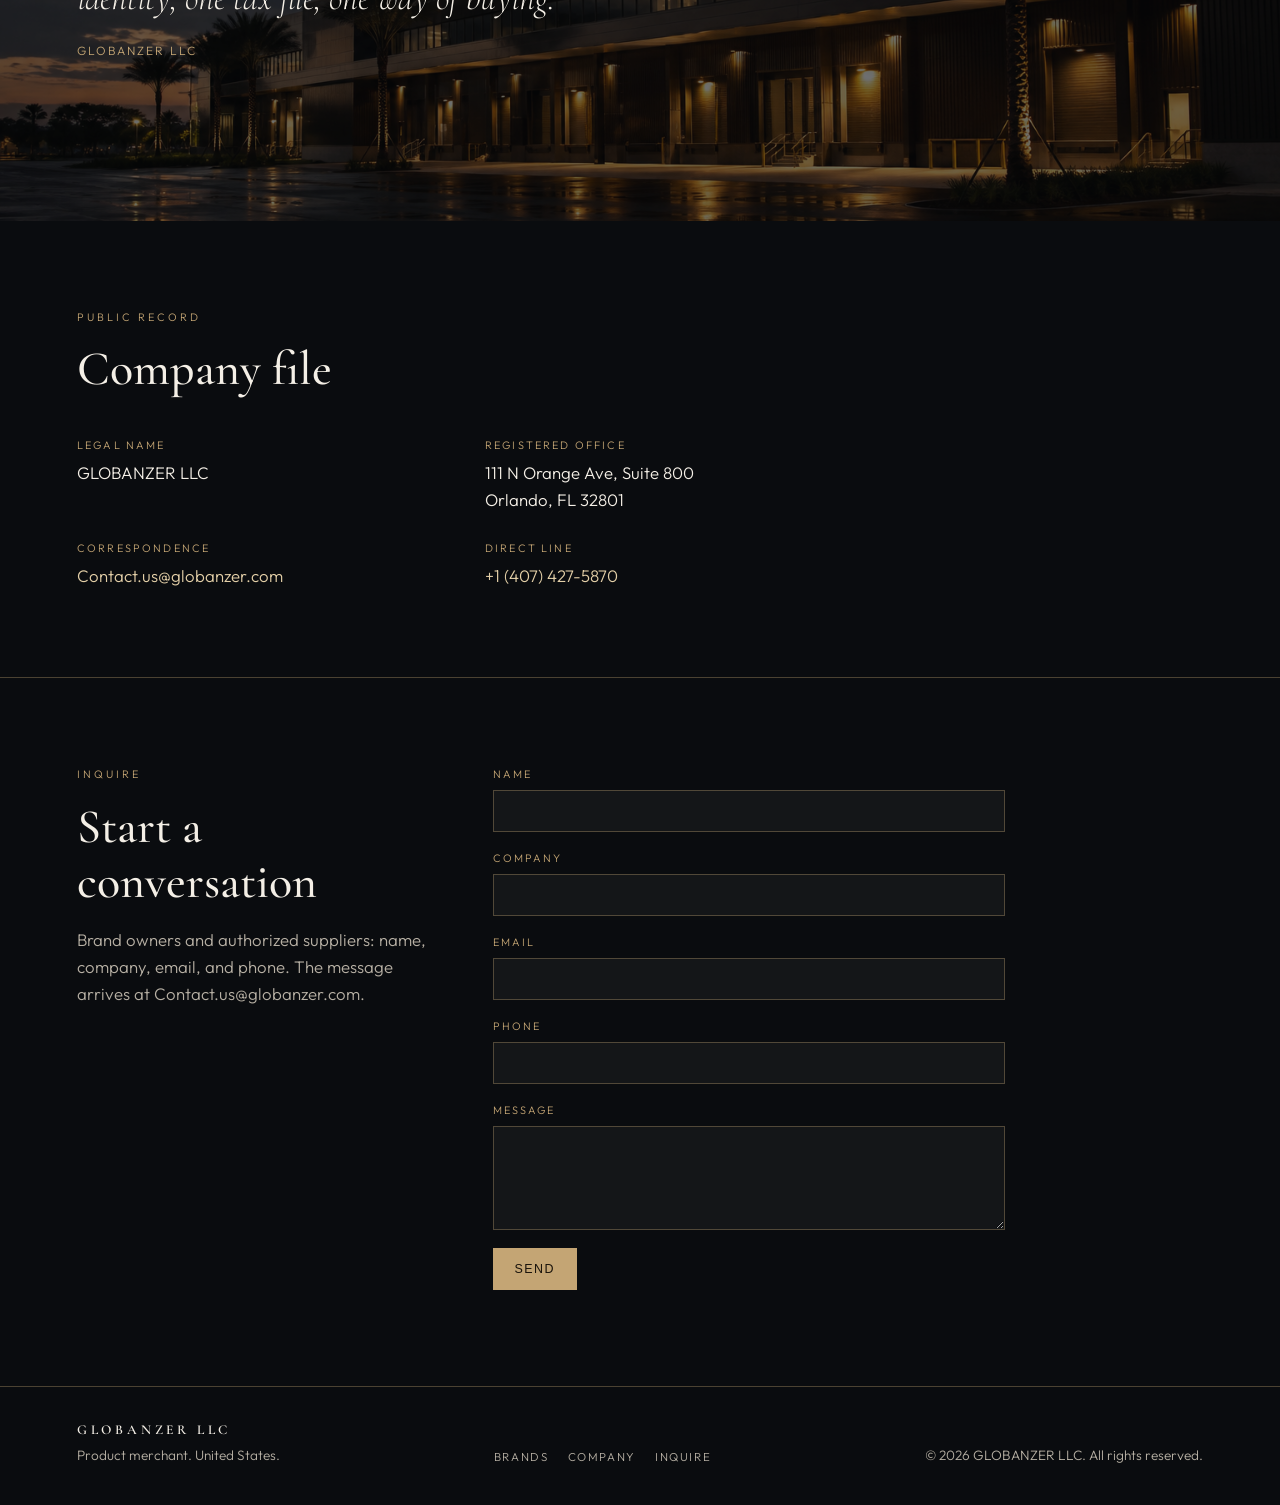
==== commit c21c404b: "Drop the aisle names from the orbit so it reads as demand, not our catalog. Co-authored-by: Cursor <" ====
--- a/index.html
+++ b/index.html
@@ -120,15 +120,15 @@
     <div class="orbit" aria-hidden="true">
       <div class="orbit-rail"></div>
       <div class="orbit-ring">
-        <figure class="orbit-card" style="--i:0"><img src="assets/globanzer-orbit-auto.png" alt="" width="900" height="1200" /><figcaption>Automotive</figcaption></figure>
-        <figure class="orbit-card" style="--i:1"><img src="assets/globanzer-orbit-tools.png" alt="" width="900" height="1200" /><figcaption>Tools</figcaption></figure>
-        <figure class="orbit-card" style="--i:2"><img src="assets/globanzer-orbit-tech.png" alt="" width="900" height="1200" /><figcaption>Electronics</figcaption></figure>
-        <figure class="orbit-card" style="--i:3"><img src="assets/globanzer-orbit-pets.png" alt="" width="900" height="1200" /><figcaption>Pets</figcaption></figure>
-        <figure class="orbit-card" style="--i:4"><img src="assets/globanzer-orbit-baby.png" alt="" width="900" height="1200" /><figcaption>Baby</figcaption></figure>
-        <figure class="orbit-card" style="--i:5"><img src="assets/globanzer-orbit-care.png" alt="" width="900" height="1200" /><figcaption>Home</figcaption></figure>
-        <figure class="orbit-card" style="--i:6"><img src="assets/globanzer-orbit-beauty.png" alt="" width="900" height="1200" /><figcaption>Beauty</figcaption></figure>
-        <figure class="orbit-card" style="--i:7"><img src="assets/globanzer-orbit-sports.png" alt="" width="900" height="1200" /><figcaption>Sports</figcaption></figure>
-        <figure class="orbit-card" style="--i:8"><img src="assets/globanzer-orbit-kitchen.png" alt="" width="900" height="1200" /><figcaption>Kitchen</figcaption></figure>
+        <figure class="orbit-card" style="--i:0"><img src="assets/globanzer-orbit-auto.png" alt="" width="900" height="1200" /></figure>
+        <figure class="orbit-card" style="--i:1"><img src="assets/globanzer-orbit-tools.png" alt="" width="900" height="1200" /></figure>
+        <figure class="orbit-card" style="--i:2"><img src="assets/globanzer-orbit-tech.png" alt="" width="900" height="1200" /></figure>
+        <figure class="orbit-card" style="--i:3"><img src="assets/globanzer-orbit-pets.png" alt="" width="900" height="1200" /></figure>
+        <figure class="orbit-card" style="--i:4"><img src="assets/globanzer-orbit-baby.png" alt="" width="900" height="1200" /></figure>
+        <figure class="orbit-card" style="--i:5"><img src="assets/globanzer-orbit-care.png" alt="" width="900" height="1200" /></figure>
+        <figure class="orbit-card" style="--i:6"><img src="assets/globanzer-orbit-beauty.png" alt="" width="900" height="1200" /></figure>
+        <figure class="orbit-card" style="--i:7"><img src="assets/globanzer-orbit-sports.png" alt="" width="900" height="1200" /></figure>
+        <figure class="orbit-card" style="--i:8"><img src="assets/globanzer-orbit-kitchen.png" alt="" width="900" height="1200" /></figure>
       </div>
     </div>
     <header class="section-head">
--- a/styles.css
+++ b/styles.css
@@ -255,27 +255,18 @@
 .orbit-card img {
   display: block;
   width: 100%;
-  height: 6.9rem;
+  height: 100%;
   object-fit: cover;
-}
-.orbit-card figcaption {
-  margin: 0;
-  padding: 0.45rem 0.4rem 0.5rem;
-  font-size: 0.58rem;
-  letter-spacing: 0.16em;
-  text-transform: uppercase;
-  color: var(--gold);
-  text-align: center;
 }
 @keyframes orbit-spin {
   from { transform: rotateY(0deg); }
   to { transform: rotateY(-360deg); }
 }
 @media (min-width: 1120px) {
-  .diag { padding-right: 26vw; min-height: 34rem; }
+  .diag { padding-right: calc(26vw + 1.4cm); min-height: 34rem; }
   .orbit {
     position: absolute;
-    right: 3vw;
+    right: calc(3vw + 2.6cm);
     top: 5.2rem;
     width: 22rem;
     height: 26rem;
@@ -290,7 +281,6 @@
     margin: -5.05rem 0 0 -3.6rem;
     transform: rotateY(calc(var(--i) * 360deg / var(--n))) translateZ(14.6rem);
   }
-  .orbit-card img { height: 7.5rem; }
 }
 
 .film {
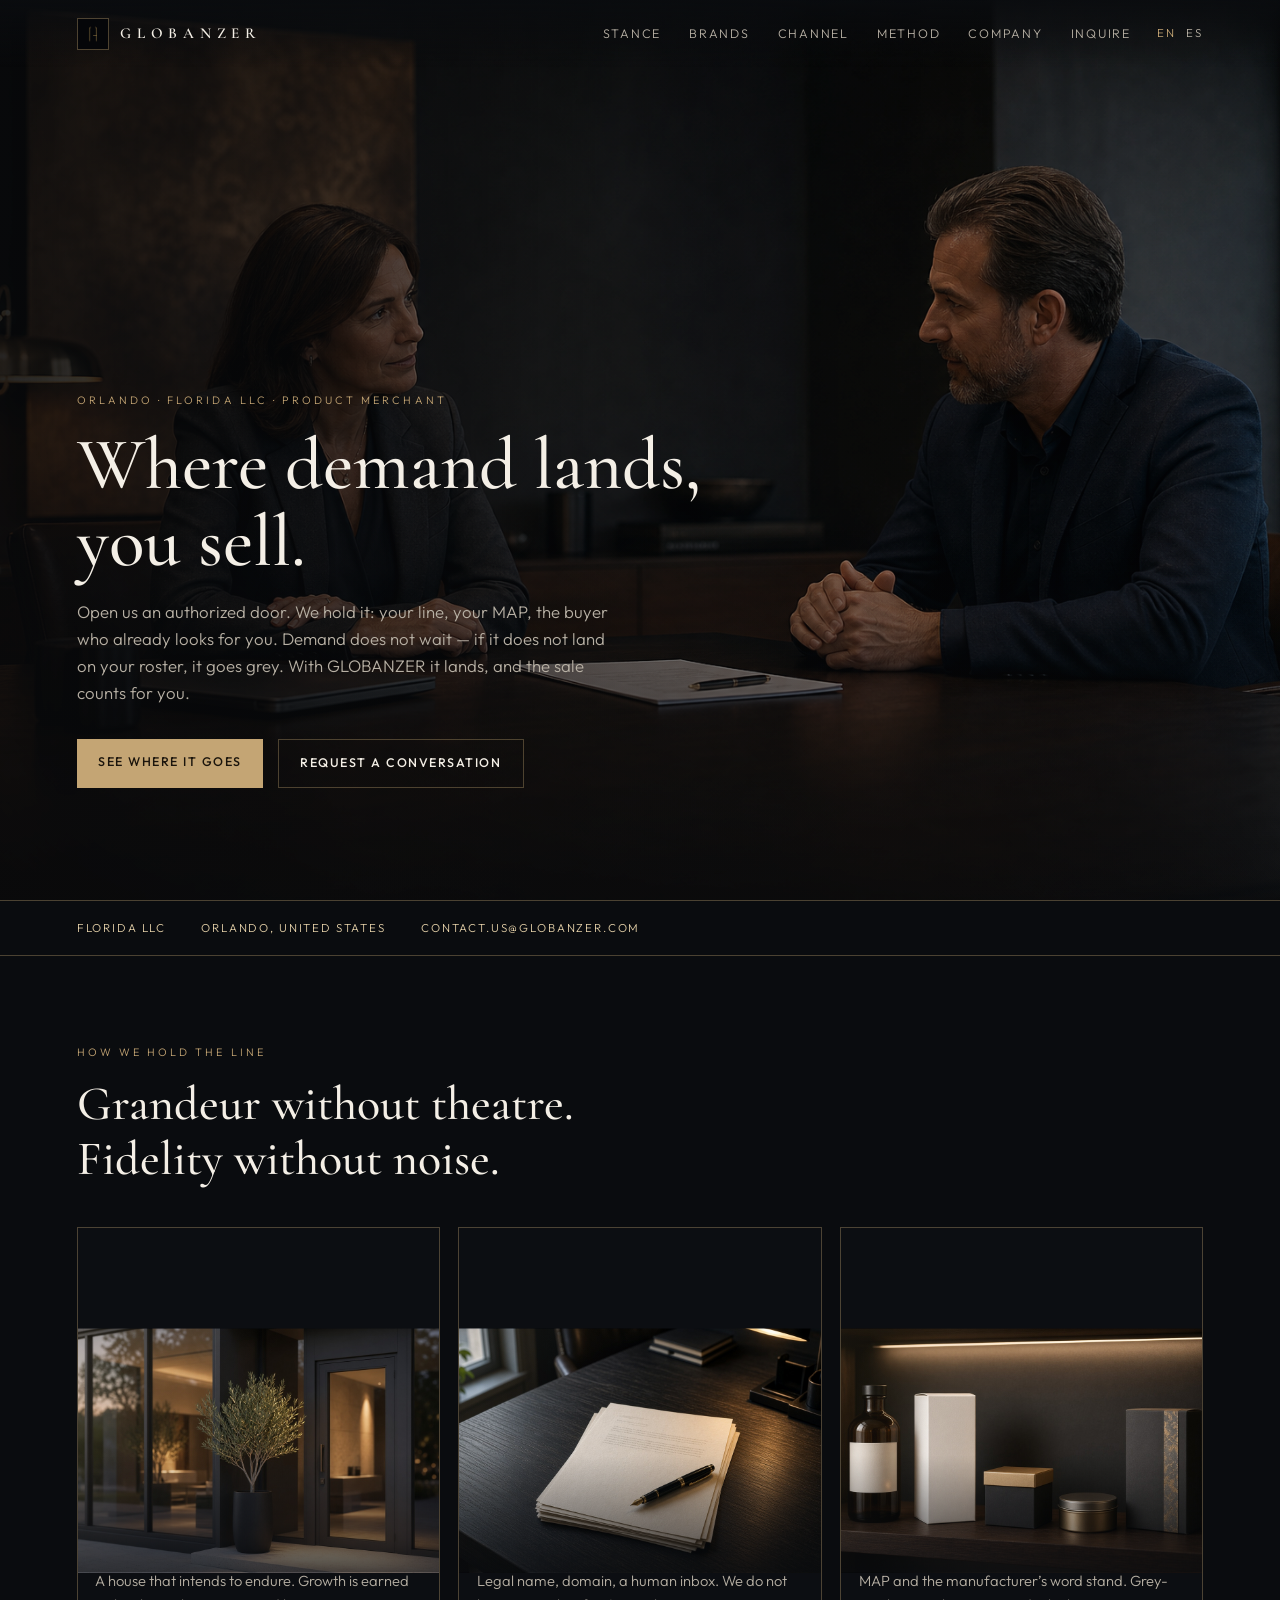
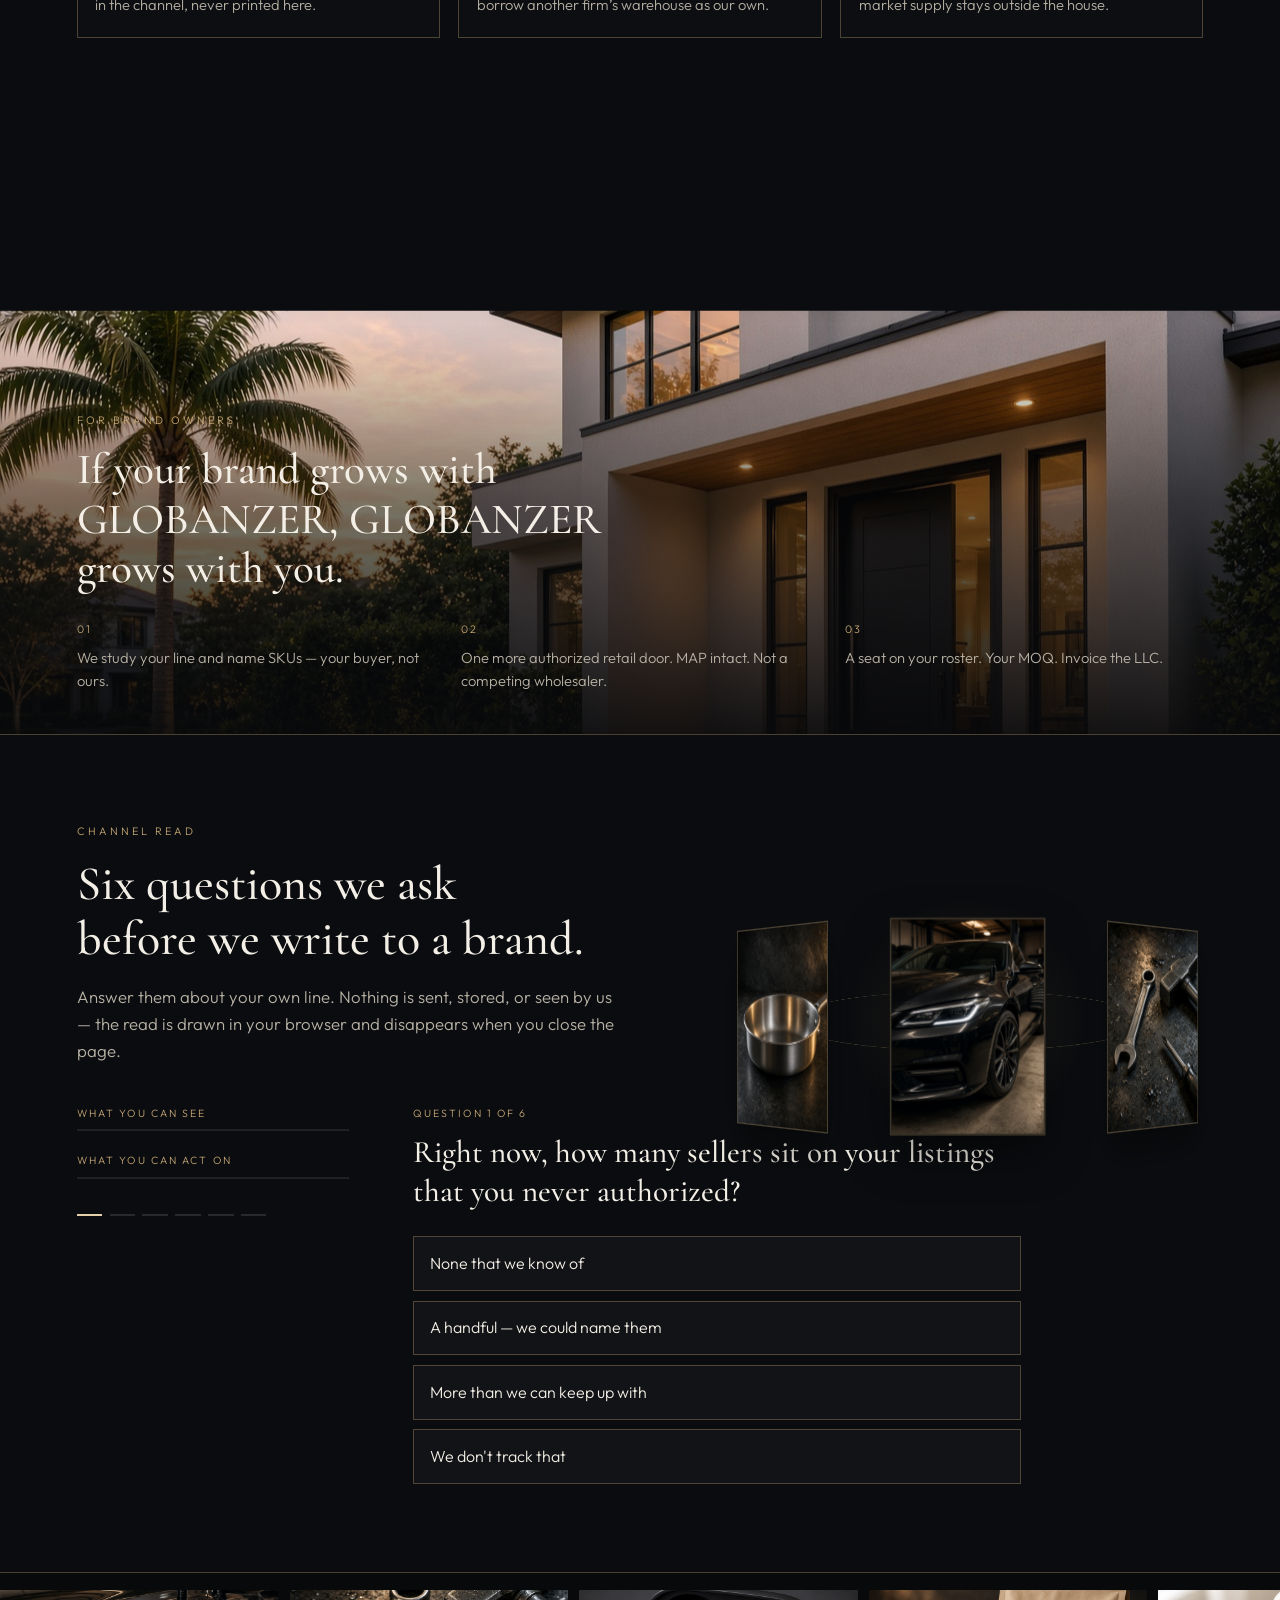
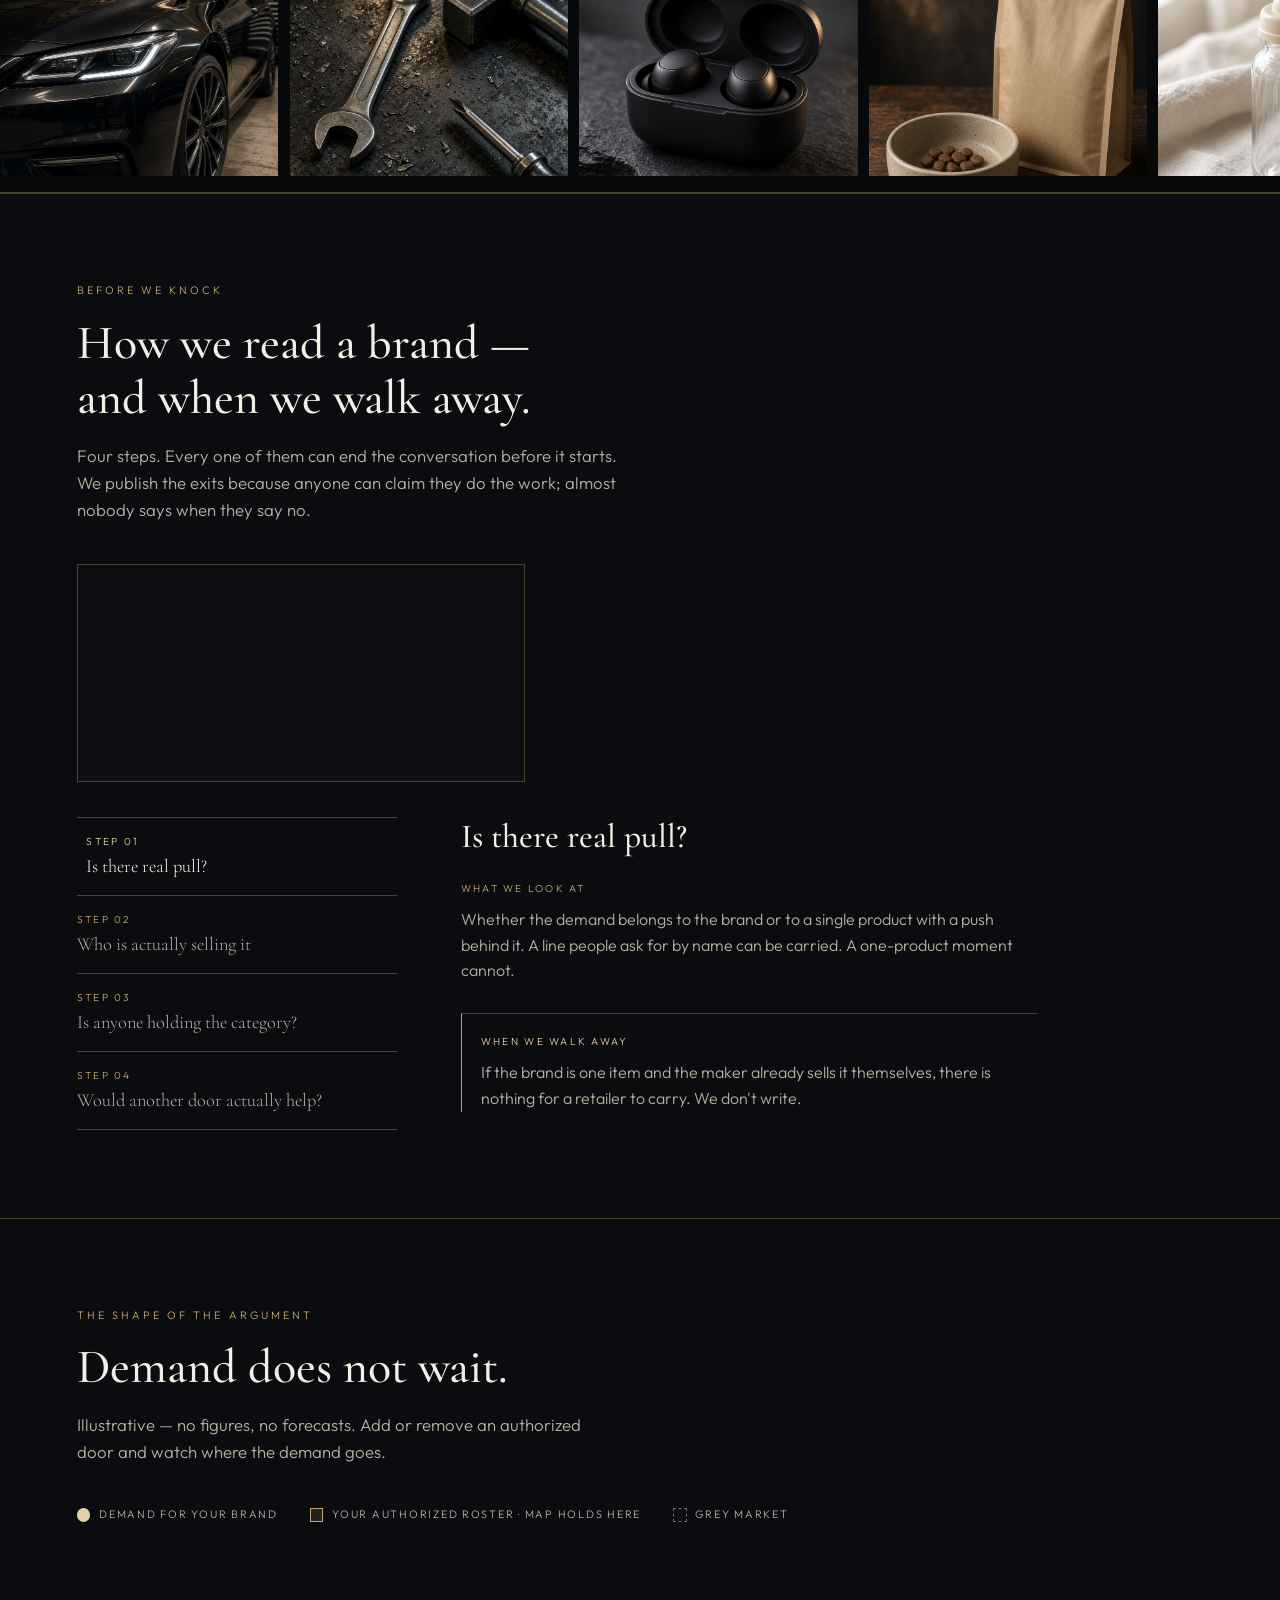
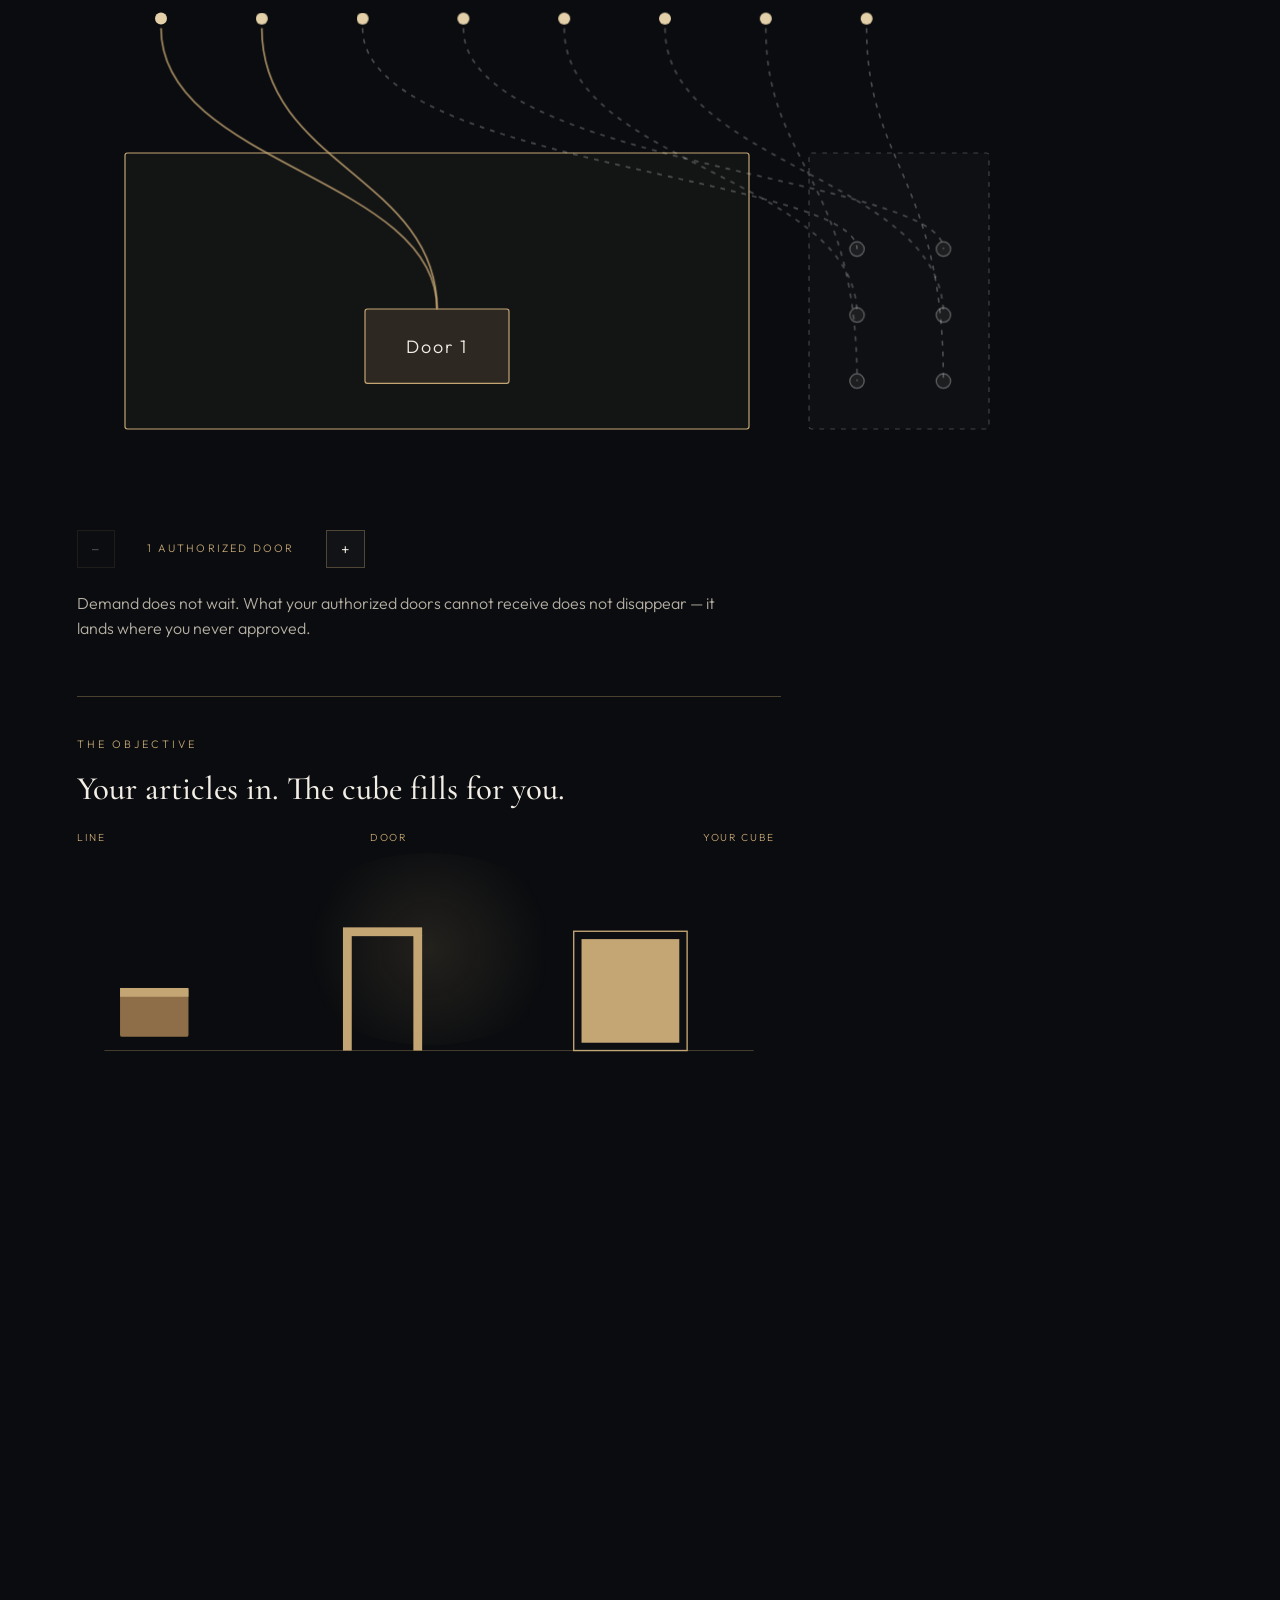
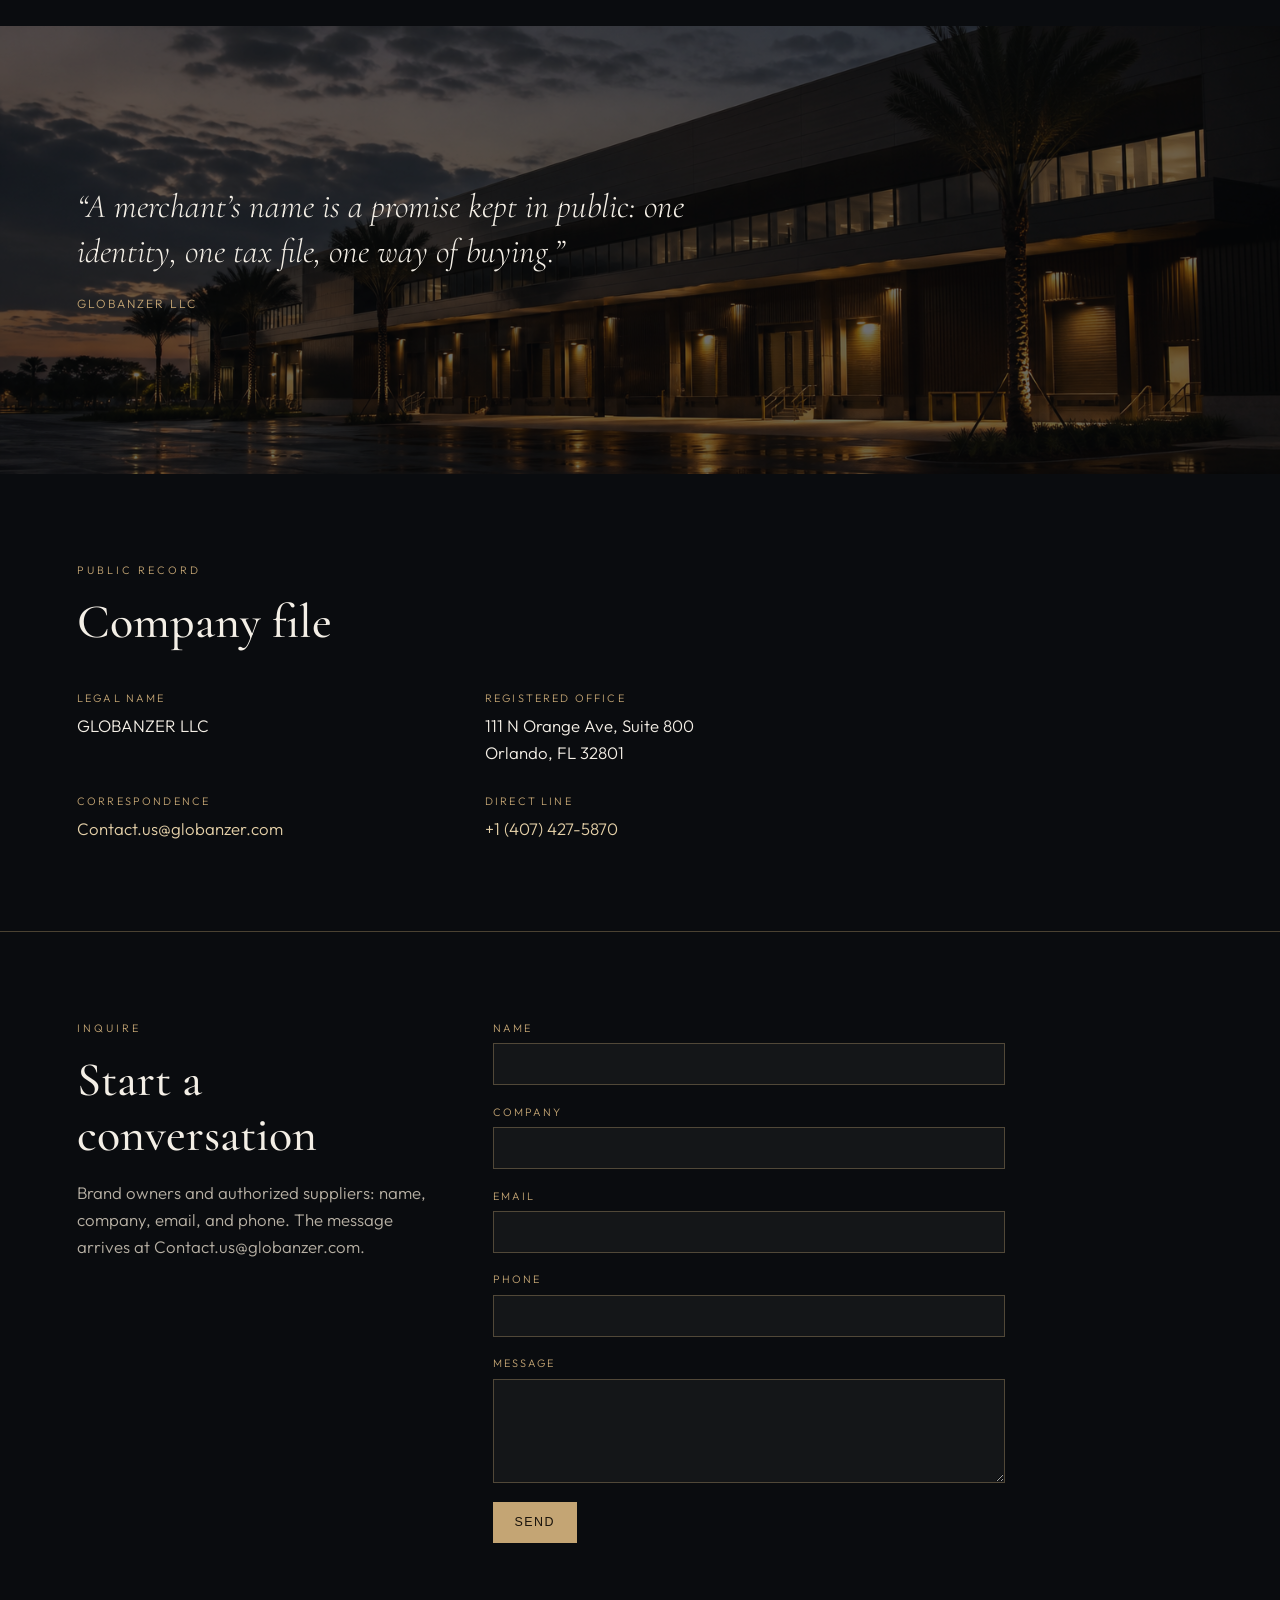
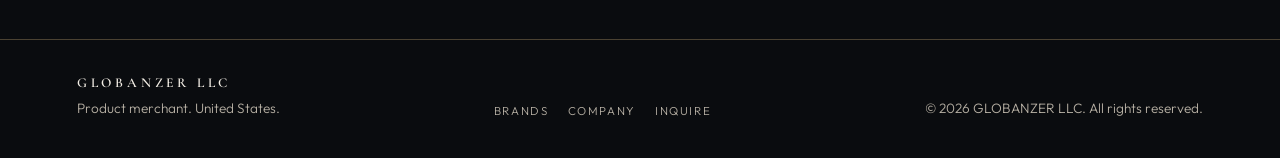
==== commit 0986742c: "Give photos a gold-carbon veil and wire the parallax that was already in the script." ====
--- a/index.html
+++ b/index.html
@@ -75,7 +75,9 @@
     </header>
     <div class="frames">
       <article class="frame">
-        <img class="frame-shot" src="assets/globanzer-frame-door.png" alt="A contemporary glass door, warm light at the threshold" width="1200" height="900" />
+        <div class="frame-media" data-parallax>
+          <img class="frame-shot" src="assets/globanzer-frame-door.png" alt="A contemporary glass door, warm light at the threshold" width="1200" height="900" />
+        </div>
         <div class="frame-cap">
           <p class="num">01</p>
           <h3>The door</h3>
@@ -83,7 +85,9 @@
         </div>
       </article>
       <article class="frame">
-        <img class="frame-shot" src="assets/globanzer-frame-paper.png" alt="A real desk, paper and a pen in lamp light" width="1200" height="900" />
+        <div class="frame-media" data-parallax>
+          <img class="frame-shot" src="assets/globanzer-frame-paper.png" alt="A real desk, paper and a pen in lamp light" width="1200" height="900" />
+        </div>
         <div class="frame-cap">
           <p class="num">02</p>
           <h3>The paper</h3>
@@ -91,7 +95,9 @@
         </div>
       </article>
       <article class="frame">
-        <img class="frame-shot" src="assets/globanzer-frame-line.png" alt="A mixed retail line on a quiet shelf" width="1200" height="900" />
+        <div class="frame-media" data-parallax>
+          <img class="frame-shot" src="assets/globanzer-frame-line.png" alt="A mixed retail line on a quiet shelf" width="1200" height="900" />
+        </div>
         <div class="frame-cap">
           <p class="num">03</p>
           <h3>The line</h3>
@@ -103,7 +109,9 @@
 
   <section class="chapter" id="partners">
     <figure class="chapter-bleed">
-      <img src="assets/globanzer-chapter-demand.png" alt="A parcel at a modern American front door" width="1920" height="1080" />
+      <div class="chapter-shot" data-parallax>
+        <img src="assets/globanzer-chapter-demand.png" alt="A parcel at a modern American front door" width="1920" height="1080" />
+      </div>
       <figcaption>
         <p class="eyebrow">For brand owners</p>
         <h2>If your brand grows with GLOBANZER, GLOBANZER grows with you.</h2>
@@ -170,7 +178,14 @@
       <h2>How we read a brand —<br />and when we walk away.</h2>
       <p class="lede">Four steps. Every one of them can end the conversation before it starts. We publish the exits because anyone can claim they do the work; almost nobody says when they say no.</p>
     </header>
-    <div class="steps-shell" data-steps></div>
+    <div class="method-lay">
+      <figure class="method-plate">
+        <div class="method-shot" data-parallax>
+          <img src="assets/globanzer-frame-paper.png" alt="Paper on a desk under a lamp" width="1200" height="900" />
+        </div>
+      </figure>
+      <div class="steps-shell" data-steps></div>
+    </div>
   </section>
 
   <section class="doors" id="doors">
@@ -207,7 +222,9 @@
   </section>
 
   <figure class="band">
-    <img src="assets/globanzer-marquee-land.png" alt="Demand landing on the counter" width="1200" height="900" />
+    <div class="band-shot" data-parallax>
+      <img src="assets/globanzer-marquee-land.png" alt="Demand landing on the counter" width="1200" height="900" />
+    </div>
   </figure>
 
   <section class="campus">
--- a/styles.css
+++ b/styles.css
@@ -177,6 +177,20 @@
   overflow: hidden;
   transition: transform 380ms cubic-bezier(0.22, 1, 0.36, 1), border-color 280ms ease;
 }
+.frame-media {
+  position: relative;
+  overflow: hidden;
+  height: 15.2rem;
+}
+.frame-media::after {
+  content: "";
+  position: absolute;
+  inset: 0;
+  pointer-events: none;
+  background:
+    linear-gradient(to top, rgba(10, 12, 15, 0.72) 0%, transparent 48%),
+    linear-gradient(120deg, rgba(196, 165, 116, 0.12), transparent 42%);
+}
 .frame:hover {
   transform: translateY(-10px) scale(1.035);
   border-color: var(--gold);
@@ -184,9 +198,9 @@
 .frame-shot {
   display: block;
   width: 100%;
-  height: 15.2rem;
+  height: 100%;
   object-fit: cover;
-  transform: scale(1.06);
+  transform: scale(1.08);
   transform-origin: center;
   transition: transform 560ms cubic-bezier(0.22, 1, 0.36, 1);
 }
@@ -198,11 +212,16 @@
 .chapter-bleed {
   position: relative;
   margin: 0;
+  overflow: hidden;
+}
+.chapter-shot {
+  height: min(78vh, 38rem);
+  overflow: hidden;
 }
 .chapter-bleed img {
   display: block;
   width: 100%;
-  height: min(78vh, 38rem);
+  height: 118%;
   object-fit: cover;
   object-position: 62% 48%;
 }
@@ -216,6 +235,18 @@
   margin: 0 auto 2.2rem;
   max-width: 22rem;
   perspective: 900px;
+}
+.orbit::before {
+  content: "";
+  position: absolute;
+  left: 50%;
+  top: 48%;
+  width: 16rem;
+  height: 16rem;
+  margin: -8rem 0 0 -8rem;
+  border-radius: 50%;
+  background: radial-gradient(circle, rgba(196, 165, 116, 0.16) 0%, transparent 68%);
+  pointer-events: none;
 }
 .orbit-rail {
   position: absolute;
@@ -311,7 +342,8 @@
   to { transform: translateX(-50%); }
 }
 
-.band { margin: 0; }
+.band { margin: 0; overflow: hidden; }
+.band-shot { overflow: hidden; }
 .band img {
   display: block;
   width: 100%;
@@ -345,8 +377,20 @@
 }
 .convert-labs span:nth-child(2) { text-align: center; }
 .convert-labs span:last-child { text-align: right; padding-right: 0.4rem; }
-.convert-stage { position: relative; }
-.convert-stage svg { width: 100%; height: auto; display: block; }
+.convert-stage { position: relative; perspective: 720px; }
+.convert-stage::before {
+  content: "";
+  position: absolute;
+  left: 50%;
+  top: 40%;
+  width: 18rem;
+  height: 12rem;
+  margin: -6rem 0 0 -9rem;
+  border-radius: 50%;
+  background: radial-gradient(circle, rgba(196, 165, 116, 0.14) 0%, transparent 70%);
+  pointer-events: none;
+}
+.convert-stage svg { width: 100%; height: auto; display: block; position: relative; }
 .convert-mark {
   position: absolute;
   right: 3.5%;
@@ -543,6 +587,21 @@
   padding: 5.5rem 6vw;
   border-top: 1px solid var(--hair);
 }
+.method-lay { max-width: 64rem; }
+.method-plate {
+  margin: 0 0 2.2rem;
+  overflow: hidden;
+  max-width: 28rem;
+  border: 1px solid var(--hair);
+  background: #0c0e12;
+}
+.method-shot { height: 13.5rem; overflow: hidden; }
+.method-plate img {
+  display: block;
+  width: 100%;
+  height: 122%;
+  object-fit: cover;
+}
 .steps-shell {
   display: grid;
   grid-template-columns: minmax(14rem, 20rem) minmax(20rem, 36rem);
@@ -812,10 +871,11 @@
 
 @media (max-width: 860px) {
   .pillars, .frames, .chapter-lines, .file dl, .inquire-grid, .diag-shell, .steps-shell { grid-template-columns: 1fr; }
-  .frame-shot { height: 12.5rem; }
+  .frame-media { height: 12.5rem; }
   .marquee-track img { width: 13.2rem; height: 9.2rem; }
   .band img { height: 16rem; }
-  .chapter-bleed img { height: 22rem; }
+  .chapter-shot { height: 22rem; }
+  .chapter-bleed img { height: 120%; }
   .chapter-bleed figcaption { position: relative; inset: auto; padding: 1.6rem 6vw 2.2rem; background: var(--ink); }
   .diag-tick { flex: 1; }
   .doors-readout { min-width: 0; flex: 1; }
@@ -841,6 +901,7 @@
   .diag-read, .steps-panel, .doors-flow { animation: none; }
   .marquee-track { animation: none; }
   .orbit-ring { animation: none; }
+  [data-parallax] { transform: none !important; }
   .convert-box { animation: none; opacity: 0; }
   .convert-fill { animation: none; transform: scaleY(1); }
   .convert-mark { animation: none; opacity: 1; }
